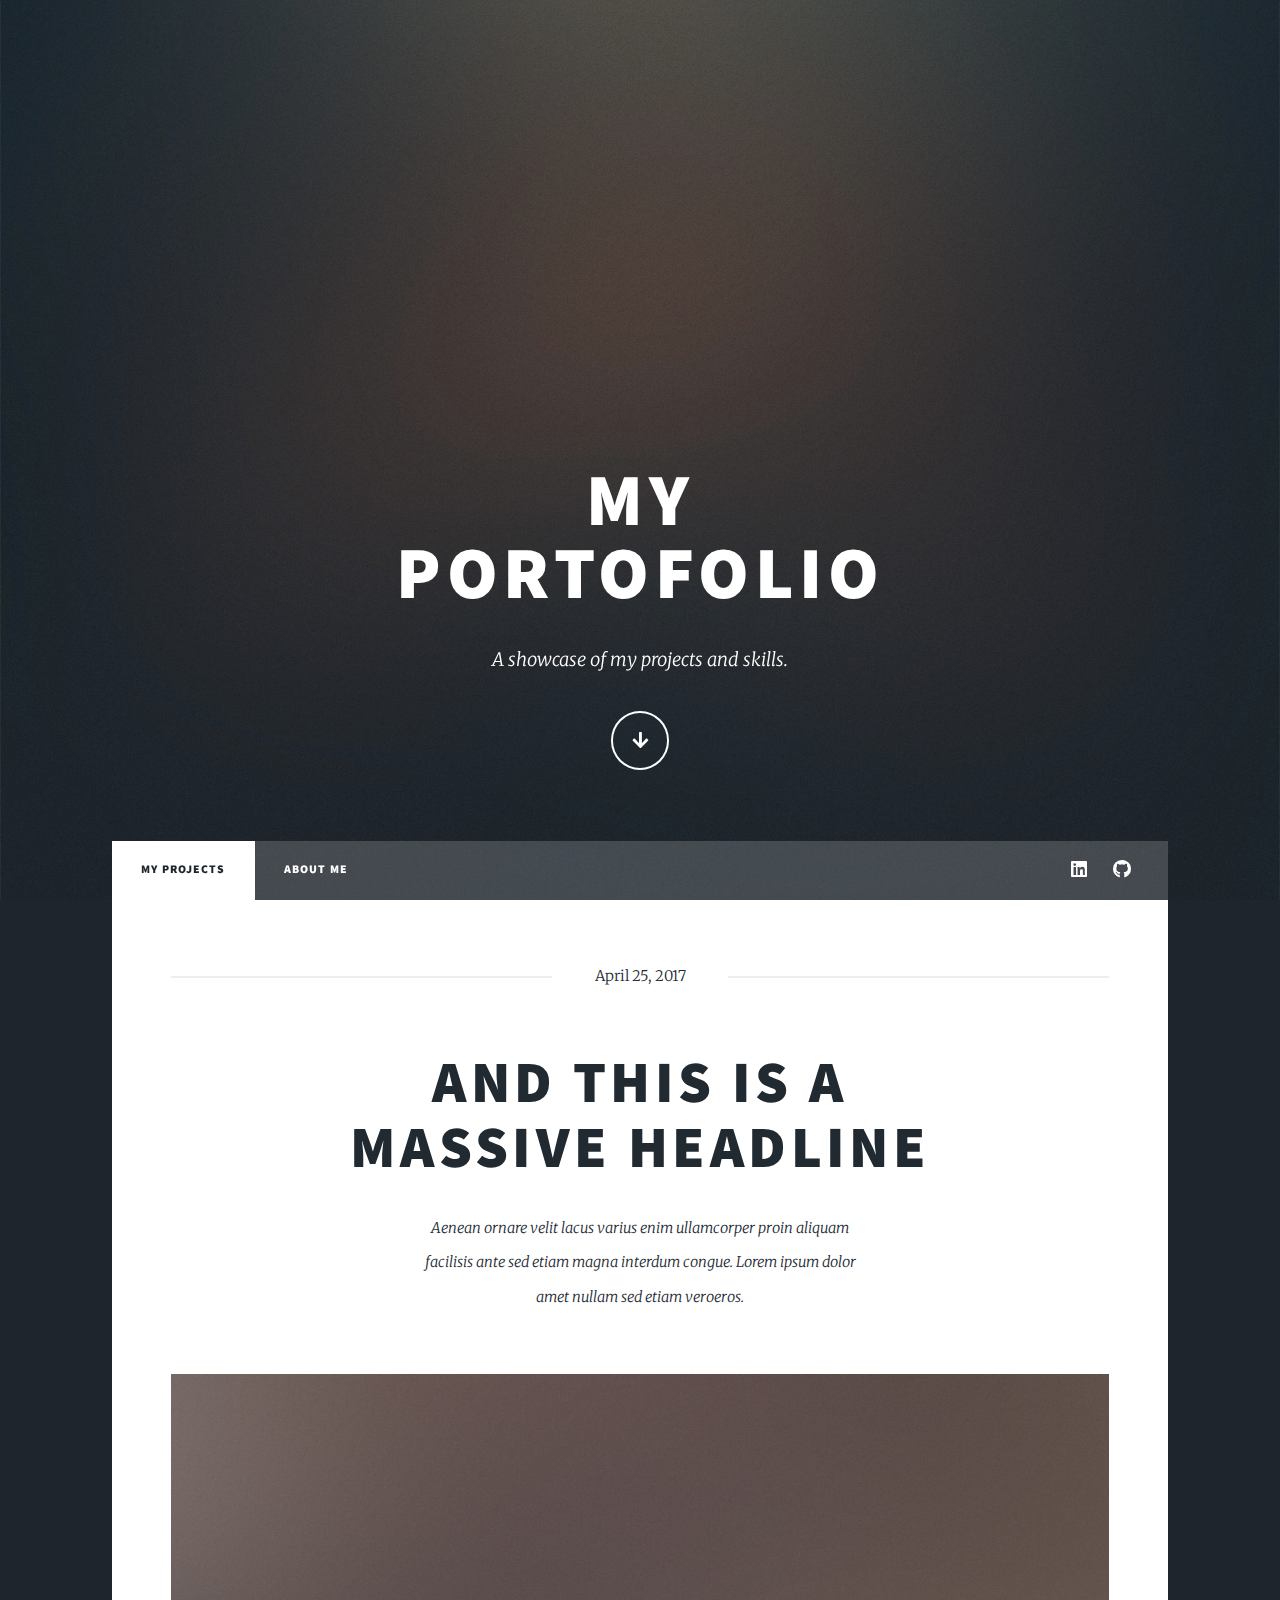
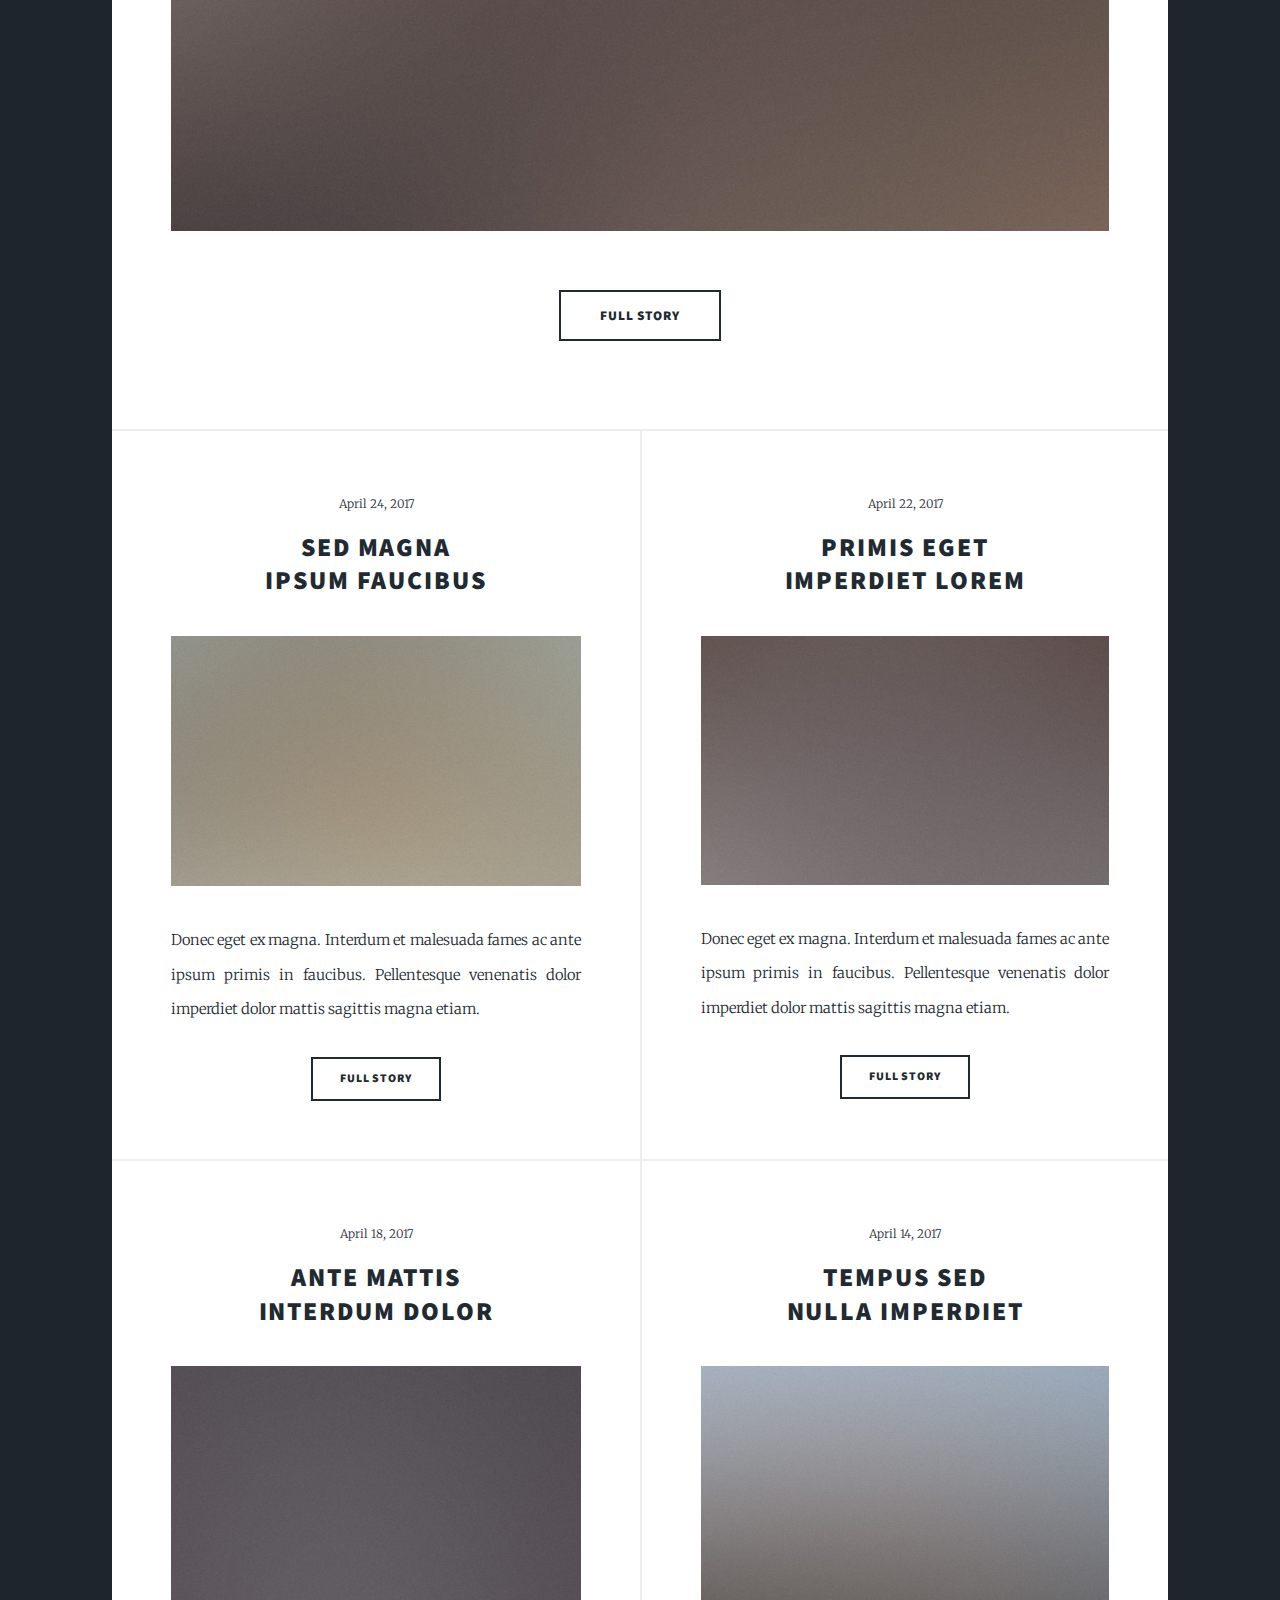
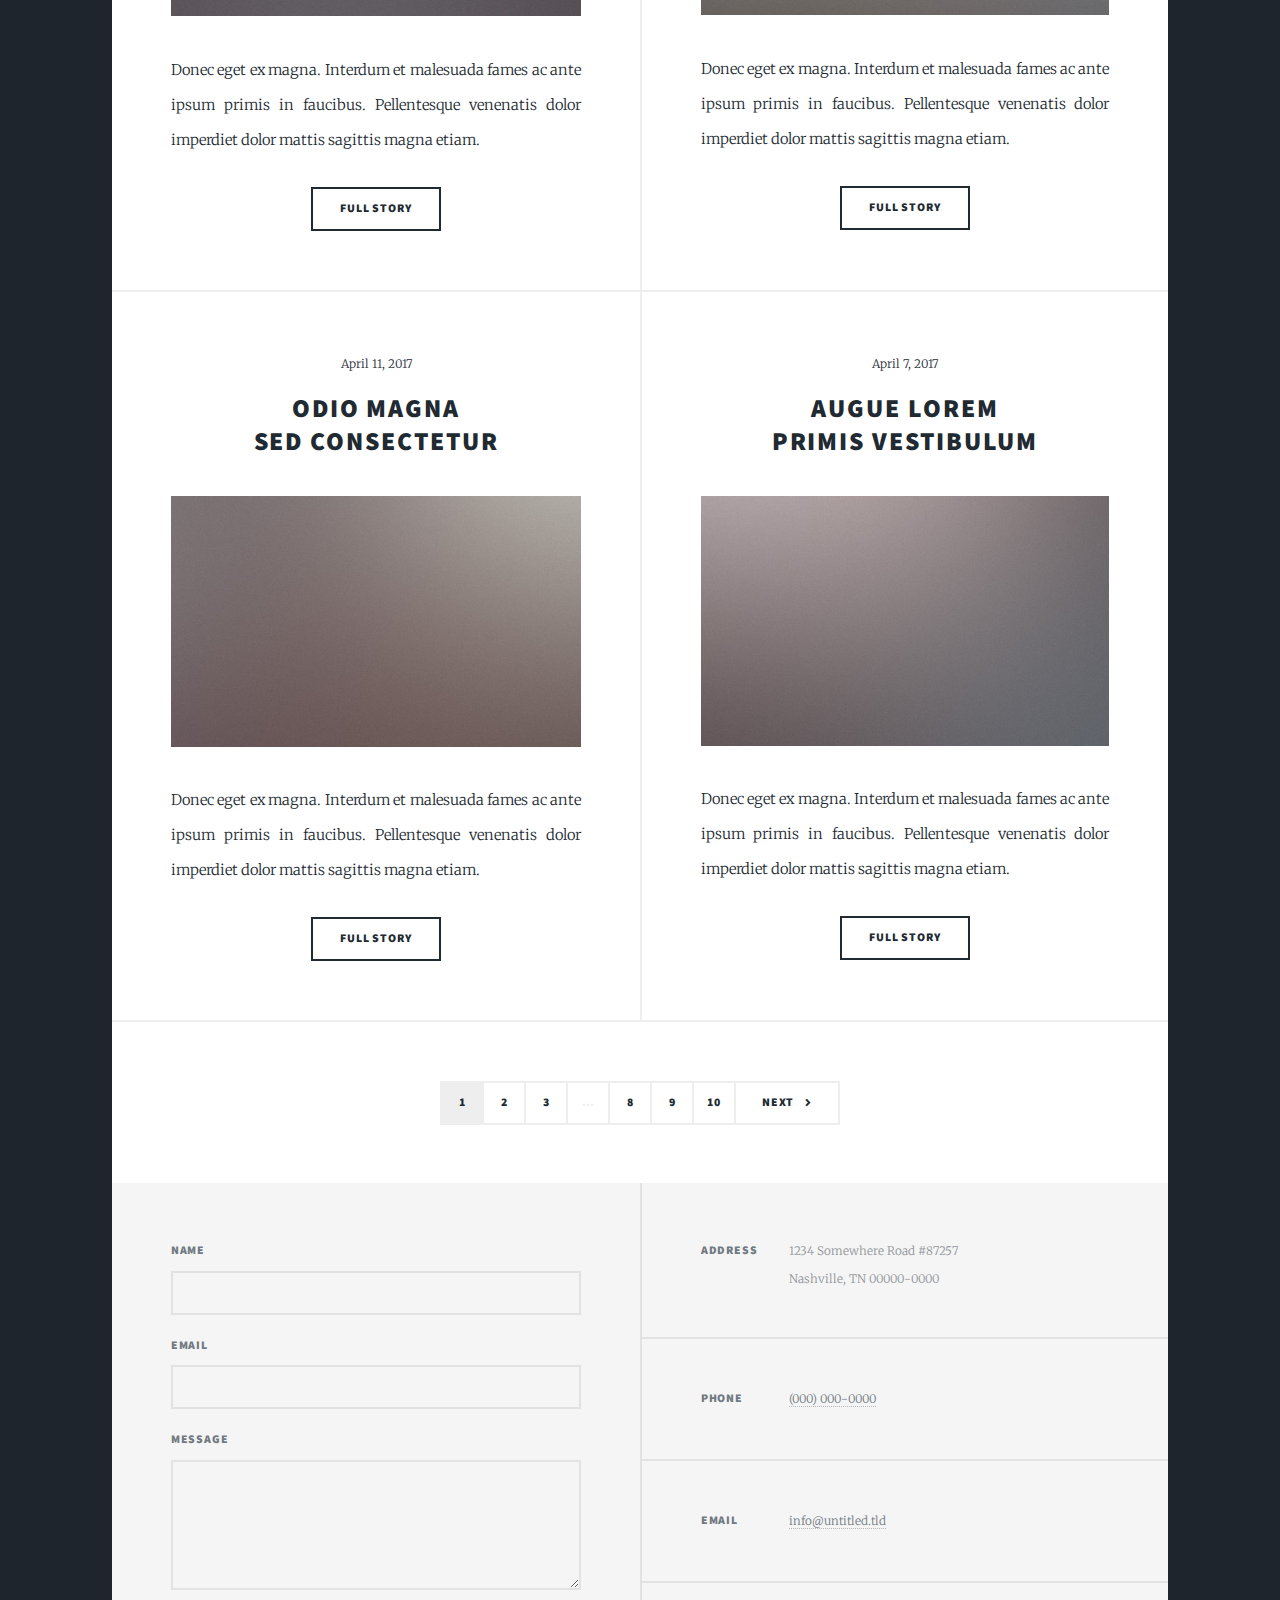
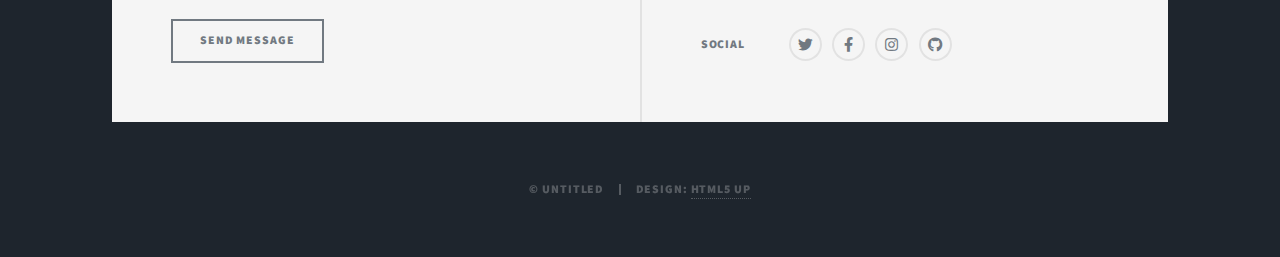
==== index.html @ 31eb9e9a "Add files via upload" ====
<!DOCTYPE HTML>
<!--
	Massively by HTML5 UP
	html5up.net | @ajlkn
	Free for personal and commercial use under the CCA 3.0 license (html5up.net/license)
-->
<html>
	<head>
		<title>My portfolio</title>
		<meta charset="utf-8" />
		<meta name="viewport" content="width=device-width, initial-scale=1, user-scalable=no" />
		<link rel="stylesheet" href="assets/css/main.css" />
		<noscript><link rel="stylesheet" href="assets/css/noscript.css" /></noscript>
	</head>
	<body class="is-preload">

		<!-- Wrapper -->
			<div id="wrapper" class="fade-in">

				<!-- Intro -->
					<div id="intro">
						<h1>My<br />
						Portofolio</h1>
						<p>A showcase of my projects and skills.</p>
						<ul class="actions">
							<li><a href="#header" class="button icon solid solo fa-arrow-down scrolly">Continue</a></li>
						</ul>
					</div>

				<!-- Header -->
					<header id="header">
						<a href="index.html" class="logo">Balthazar Perrin</a>
					</header>

				<!-- Nav -->
					<nav id="nav">
						<ul class="links">
							<li class="active"><a href="index.html">My projects</a></li>
							<li><a href="generic.html">About me</a></li>
						</ul>
						<ul class="icons">
							<li><a href="#" class="icon brands fa-linkedin"><span class="label">Linkedin</span></a></li>
							<li><a href="#" class="icon brands fa-github"><span class="label">GitHub</span></a></li>
						</ul>
					</nav>

				<!-- Main -->
					<div id="main">

						<!-- Featured Post -->
							<article class="post featured">
								<header class="major">
									<span class="date">April 25, 2017</span>
									<h2><a href="#">And this is a<br />
									massive headline</a></h2>
									<p>Aenean ornare velit lacus varius enim ullamcorper proin aliquam<br />
									facilisis ante sed etiam magna interdum congue. Lorem ipsum dolor<br />
									amet nullam sed etiam veroeros.</p>
								</header>
								<a href="#" class="image main"><img src="images/pic01.jpg" alt="" /></a>
								<ul class="actions special">
									<li><a href="#" class="button large">Full Story</a></li>
								</ul>
							</article>

						<!-- Posts -->
							<section class="posts">
								<article>
									<header>
										<span class="date">April 24, 2017</span>
										<h2><a href="#">Sed magna<br />
										ipsum faucibus</a></h2>
									</header>
									<a href="#" class="image fit"><img src="images/pic02.jpg" alt="" /></a>
									<p>Donec eget ex magna. Interdum et malesuada fames ac ante ipsum primis in faucibus. Pellentesque venenatis dolor imperdiet dolor mattis sagittis magna etiam.</p>
									<ul class="actions special">
										<li><a href="#" class="button">Full Story</a></li>
									</ul>
								</article>
								<article>
									<header>
										<span class="date">April 22, 2017</span>
										<h2><a href="#">Primis eget<br />
										imperdiet lorem</a></h2>
									</header>
									<a href="#" class="image fit"><img src="images/pic03.jpg" alt="" /></a>
									<p>Donec eget ex magna. Interdum et malesuada fames ac ante ipsum primis in faucibus. Pellentesque venenatis dolor imperdiet dolor mattis sagittis magna etiam.</p>
									<ul class="actions special">
										<li><a href="#" class="button">Full Story</a></li>
									</ul>
								</article>
								<article>
									<header>
										<span class="date">April 18, 2017</span>
										<h2><a href="#">Ante mattis<br />
										interdum dolor</a></h2>
									</header>
									<a href="#" class="image fit"><img src="images/pic04.jpg" alt="" /></a>
									<p>Donec eget ex magna. Interdum et malesuada fames ac ante ipsum primis in faucibus. Pellentesque venenatis dolor imperdiet dolor mattis sagittis magna etiam.</p>
									<ul class="actions special">
										<li><a href="#" class="button">Full Story</a></li>
									</ul>
								</article>
								<article>
									<header>
										<span class="date">April 14, 2017</span>
										<h2><a href="#">Tempus sed<br />
										nulla imperdiet</a></h2>
									</header>
									<a href="#" class="image fit"><img src="images/pic05.jpg" alt="" /></a>
									<p>Donec eget ex magna. Interdum et malesuada fames ac ante ipsum primis in faucibus. Pellentesque venenatis dolor imperdiet dolor mattis sagittis magna etiam.</p>
									<ul class="actions special">
										<li><a href="#" class="button">Full Story</a></li>
									</ul>
								</article>
								<article>
									<header>
										<span class="date">April 11, 2017</span>
										<h2><a href="#">Odio magna<br />
										sed consectetur</a></h2>
									</header>
									<a href="#" class="image fit"><img src="images/pic06.jpg" alt="" /></a>
									<p>Donec eget ex magna. Interdum et malesuada fames ac ante ipsum primis in faucibus. Pellentesque venenatis dolor imperdiet dolor mattis sagittis magna etiam.</p>
									<ul class="actions special">
										<li><a href="#" class="button">Full Story</a></li>
									</ul>
								</article>
								<article>
									<header>
										<span class="date">April 7, 2017</span>
										<h2><a href="#">Augue lorem<br />
										primis vestibulum</a></h2>
									</header>
									<a href="#" class="image fit"><img src="images/pic07.jpg" alt="" /></a>
									<p>Donec eget ex magna. Interdum et malesuada fames ac ante ipsum primis in faucibus. Pellentesque venenatis dolor imperdiet dolor mattis sagittis magna etiam.</p>
									<ul class="actions special">
										<li><a href="#" class="button">Full Story</a></li>
									</ul>
								</article>
							</section>

						<!-- Footer -->
							<footer>
								<div class="pagination">
									<!--<a href="#" class="previous">Prev</a>-->
									<a href="#" class="page active">1</a>
									<a href="#" class="page">2</a>
									<a href="#" class="page">3</a>
									<span class="extra">&hellip;</span>
									<a href="#" class="page">8</a>
									<a href="#" class="page">9</a>
									<a href="#" class="page">10</a>
									<a href="#" class="next">Next</a>
								</div>
							</footer>

					</div>

				<!-- Footer -->
					<footer id="footer">
						<section>
							<form method="post" action="#">
								<div class="fields">
									<div class="field">
										<label for="name">Name</label>
										<input type="text" name="name" id="name" />
									</div>
									<div class="field">
										<label for="email">Email</label>
										<input type="text" name="email" id="email" />
									</div>
									<div class="field">
										<label for="message">Message</label>
										<textarea name="message" id="message" rows="3"></textarea>
									</div>
								</div>
								<ul class="actions">
									<li><input type="submit" value="Send Message" /></li>
								</ul>
							</form>
						</section>
						<section class="split contact">
							<section class="alt">
								<h3>Address</h3>
								<p>1234 Somewhere Road #87257<br />
								Nashville, TN 00000-0000</p>
							</section>
							<section>
								<h3>Phone</h3>
								<p><a href="#">(000) 000-0000</a></p>
							</section>
							<section>
								<h3>Email</h3>
								<p><a href="#">info@untitled.tld</a></p>
							</section>
							<section>
								<h3>Social</h3>
								<ul class="icons alt">
									<li><a href="#" class="icon brands alt fa-twitter"><span class="label">Twitter</span></a></li>
									<li><a href="#" class="icon brands alt fa-facebook-f"><span class="label">Facebook</span></a></li>
									<li><a href="#" class="icon brands alt fa-instagram"><span class="label">Instagram</span></a></li>
									<li><a href="#" class="icon brands alt fa-github"><span class="label">GitHub</span></a></li>
								</ul>
							</section>
						</section>
					</footer>

				<!-- Copyright -->
					<div id="copyright">
						<ul><li>&copy; Untitled</li><li>Design: <a href="https://html5up.net">HTML5 UP</a></li></ul>
					</div>

			</div>

		<!-- Scripts -->
			<script src="assets/js/jquery.min.js"></script>
			<script src="assets/js/jquery.scrollex.min.js"></script>
			<script src="assets/js/jquery.scrolly.min.js"></script>
			<script src="assets/js/browser.min.js"></script>
			<script src="assets/js/breakpoints.min.js"></script>
			<script src="assets/js/util.js"></script>
			<script src="assets/js/main.js"></script>

	</body>
</html>
---- assets/css/main.css ----
@import url(fontawesome-all.min.css);
@import url("https://fonts.googleapis.com/css?family=Merriweather:300,700,300italic,700italic|Source+Sans+Pro:900");

/*
	Massively by HTML5 UP
	html5up.net | @ajlkn
	Free for personal and commercial use under the CCA 3.0 license (html5up.net/license)
*/

html, body, div, span, applet, object,
iframe, h1, h2, h3, h4, h5, h6, p, blockquote,
pre, a, abbr, acronym, address, big, cite,
code, del, dfn, em, img, ins, kbd, q, s, samp,
small, strike, strong, sub, sup, tt, var, b,
u, i, center, dl, dt, dd, ol, ul, li, fieldset,
form, label, legend, table, caption, tbody,
tfoot, thead, tr, th, td, article, aside,
canvas, details, embed, figure, figcaption,
footer, header, hgroup, menu, nav, output, ruby,
section, summary, time, mark, audio, video {
	margin: 0;
	padding: 0;
	border: 0;
	font-size: 100%;
	font: inherit;
	vertical-align: baseline;}

article, aside, details, figcaption, figure,
footer, header, hgroup, menu, nav, section {
	display: block;}

body {
	line-height: 1;
}

ol, ul {
	list-style: none;
}

blockquote, q {
	quotes: none;
}

	blockquote:before, blockquote:after, q:before, q:after {
		content: '';
		content: none;
	}

table {
	border-collapse: collapse;
	border-spacing: 0;
}

body {
	-webkit-text-size-adjust: none;
}

mark {
	background-color: transparent;
	color: inherit;
}

input::-moz-focus-inner {
	border: 0;
	padding: 0;
}

input, select, textarea {
	-moz-appearance: none;
	-webkit-appearance: none;
	-ms-appearance: none;
	appearance: none;
}

/* Basic */

	@-ms-viewport {
		width: device-width;
	}

	body {
		-ms-overflow-style: scrollbar;
	}

	@media screen and (max-width: 480px) {

		html, body {
			min-width: 320px;
		}

	}

	html {
		box-sizing: border-box;
	}

	*, *:before, *:after {
		box-sizing: inherit;
	}

	body {
		background-color: #1e252d;
	}

		body.is-preload *, body.is-preload *:before, body.is-preload *:after {
			-moz-animation: none !important;
			-webkit-animation: none !important;
			-ms-animation: none !important;
			animation: none !important;
			-moz-transition: none !important;
			-webkit-transition: none !important;
			-ms-transition: none !important;
			transition: none !important;
		}

/* Type */

	html {
		font-size: 16pt;
	}

		@media screen and (max-width: 1680px) {

			html {
				font-size: 12pt;
			}

		}

		@media screen and (max-width: 1280px) {

			html {
				font-size: 11pt;
			}

		}

		@media screen and (max-width: 360px) {

			html {
				font-size: 10pt;
			}

		}

	body {
		color: #212931;
	}

	body, input, select, textarea {
		font-family: "Merriweather", Georgia, serif;
		font-weight: 300;
		font-size: 1rem;
		line-height: 2.375;
	}

	a {
		-moz-transition: color 0.2s ease-in-out, background-color 0.2s ease-in-out, border-color 0.2s ease-in-out, box-shadow 0.2s ease-in-out;
		-webkit-transition: color 0.2s ease-in-out, background-color 0.2s ease-in-out, border-color 0.2s ease-in-out, box-shadow 0.2s ease-in-out;
		-ms-transition: color 0.2s ease-in-out, background-color 0.2s ease-in-out, border-color 0.2s ease-in-out, box-shadow 0.2s ease-in-out;
		transition: color 0.2s ease-in-out, background-color 0.2s ease-in-out, border-color 0.2s ease-in-out, box-shadow 0.2s ease-in-out;
		border-bottom: dotted 1px;
		text-decoration: none;
	}

		a:hover {
			border-bottom-color: transparent;
		}

	strong, b {
		font-weight: 600;
	}

	em, i {
		font-style: italic;
	}

	p {
		text-align: justify;
		margin: 0 0 2rem 0;
	}

	h1, h2, h3, h4, h5, h6 {
		font-family: "Source Sans Pro", Helvetica, sans-serif;
		font-weight: 900;
		line-height: 1.5;
		letter-spacing: 0.075em;
		text-transform: uppercase;
		margin: 0 0 1rem 0;
	}

		h1 a, h2 a, h3 a, h4 a, h5 a, h6 a {
			border-bottom: 0;
			color: inherit;
			text-decoration: none;
		}

	h1 {
		font-size: 4rem;
		line-height: 1.1;
		margin: 0 0 2rem 0;
	}

	h2 {
		font-size: 1.75rem;
		line-height: 1.3;
		margin: 0 0 1.5rem 0;
	}

	h3 {
		font-size: 1.25rem;
		margin: 0 0 1.5rem 0;
	}

	h4 {
		font-size: 1rem;
	}

	h5 {
		font-size: 0.9rem;
	}

	h6 {
		font-size: 0.8rem;
	}

	sub {
		font-size: 0.8rem;
		position: relative;
		top: 0.5rem;
	}

	sup {
		font-size: 0.8rem;
		position: relative;
		top: -0.5rem;
	}

	blockquote {
		border-left: solid 4px;
		font-style: italic;
		margin: 0 0 2rem 0;
		padding: 0.5rem 0 0.5rem 2rem;
	}

	code {
		border: solid 2px;
		font-family: "Courier New", monospace;
		font-size: 0.9rem;
		margin: 0 0.25rem;
		padding: 0.25rem 0.65rem;
	}

	pre {
		-webkit-overflow-scrolling: touch;
		font-family: "Courier New", monospace;
		font-size: 0.9rem;
		margin: 0 0 2rem 0;
	}

		pre code {
			display: block;
			line-height: 1.75;
			padding: 1rem 1.5rem;
			overflow-x: auto;
		}

	hr {
		border: 0;
		border-bottom: solid 2px;
		margin: 3rem 0;
	}

		hr.major {
			margin: 5rem 0;
		}

	.align-left {
		text-align: left;
	}

	.align-center {
		text-align: center;
	}

	.align-right {
		text-align: right;
	}

	input, select, textarea {
		color: #212931;
	}

	a {
		color: #212931;
		border-bottom-color: rgba(33, 41, 49, 0.5);
	}

		a:hover {
			border-bottom-color: transparent;
			color: #18bfef !important;
		}

	strong, b {
		color: #212931;
	}

	h1, h2, h3, h4, h5, h6 {
		color: #212931;
	}

	blockquote {
		border-left-color: #eeeeee;
	}

	code {
		background: rgba(220, 220, 220, 0.25);
		border-color: #eeeeee;
	}

	hr {
		border-bottom-color: #eeeeee;
	}

/* Row */

	.row {
		display: flex;
		flex-wrap: wrap;
		box-sizing: border-box;
		align-items: stretch;
	}

		.row > * {
			box-sizing: border-box;
		}

		.row.gtr-uniform > * > :last-child {
			margin-bottom: 0;
		}

		.row.aln-left {
			justify-content: flex-start;
		}

		.row.aln-center {
			justify-content: center;
		}

		.row.aln-right {
			justify-content: flex-end;
		}

		.row.aln-top {
			align-items: flex-start;
		}

		.row.aln-middle {
			align-items: center;
		}

		.row.aln-bottom {
			align-items: flex-end;
		}

		.row > .imp {
			order: -1;
		}

		.row > .col-1 {
			width: 8.33333%;
		}

		.row > .off-1 {
			margin-left: 8.33333%;
		}

		.row > .col-2 {
			width: 16.66667%;
		}

		.row > .off-2 {
			margin-left: 16.66667%;
		}

		.row > .col-3 {
			width: 25%;
		}

		.row > .off-3 {
			margin-left: 25%;
		}

		.row > .col-4 {
			width: 33.33333%;
		}

		.row > .off-4 {
			margin-left: 33.33333%;
		}

		.row > .col-5 {
			width: 41.66667%;
		}

		.row > .off-5 {
			margin-left: 41.66667%;
		}

		.row > .col-6 {
			width: 50%;
		}

		.row > .off-6 {
			margin-left: 50%;
		}

		.row > .col-7 {
			width: 58.33333%;
		}

		.row > .off-7 {
			margin-left: 58.33333%;
		}

		.row > .col-8 {
			width: 66.66667%;
		}

		.row > .off-8 {
			margin-left: 66.66667%;
		}

		.row > .col-9 {
			width: 75%;
		}

		.row > .off-9 {
			margin-left: 75%;
		}

		.row > .col-10 {
			width: 83.33333%;
		}

		.row > .off-10 {
			margin-left: 83.33333%;
		}

		.row > .col-11 {
			width: 91.66667%;
		}

		.row > .off-11 {
			margin-left: 91.66667%;
		}

		.row > .col-12 {
			width: 100%;
		}

		.row > .off-12 {
			margin-left: 100%;
		}

		.row.gtr-0 {
			margin-top: 0;
			margin-left: 0rem;
		}

			.row.gtr-0 > * {
				padding: 0 0 0 0rem;
			}

			.row.gtr-0.gtr-uniform {
				margin-top: 0rem;
			}

				.row.gtr-0.gtr-uniform > * {
					padding-top: 0rem;
				}

		.row.gtr-25 {
			margin-top: 0;
			margin-left: -0.375rem;
		}

			.row.gtr-25 > * {
				padding: 0 0 0 0.375rem;
			}

			.row.gtr-25.gtr-uniform {
				margin-top: -0.375rem;
			}

				.row.gtr-25.gtr-uniform > * {
					padding-top: 0.375rem;
				}

		.row.gtr-50 {
			margin-top: 0;
			margin-left: -0.75rem;
		}

			.row.gtr-50 > * {
				padding: 0 0 0 0.75rem;
			}

			.row.gtr-50.gtr-uniform {
				margin-top: -0.75rem;
			}

				.row.gtr-50.gtr-uniform > * {
					padding-top: 0.75rem;
				}

		.row {
			margin-top: 0;
			margin-left: -1.5rem;
		}

			.row > * {
				padding: 0 0 0 1.5rem;
			}

			.row.gtr-uniform {
				margin-top: -1.5rem;
			}

				.row.gtr-uniform > * {
					padding-top: 1.5rem;
				}

		.row.gtr-150 {
			margin-top: 0;
			margin-left: -2.25rem;
		}

			.row.gtr-150 > * {
				padding: 0 0 0 2.25rem;
			}

			.row.gtr-150.gtr-uniform {
				margin-top: -2.25rem;
			}

				.row.gtr-150.gtr-uniform > * {
					padding-top: 2.25rem;
				}

		.row.gtr-200 {
			margin-top: 0;
			margin-left: -3rem;
		}

			.row.gtr-200 > * {
				padding: 0 0 0 3rem;
			}

			.row.gtr-200.gtr-uniform {
				margin-top: -3rem;
			}

				.row.gtr-200.gtr-uniform > * {
					padding-top: 3rem;
				}

		@media screen and (max-width: 1680px) {

			.row {
				display: flex;
				flex-wrap: wrap;
				box-sizing: border-box;
				align-items: stretch;
			}

				.row > * {
					box-sizing: border-box;
				}

				.row.gtr-uniform > * > :last-child {
					margin-bottom: 0;
				}

				.row.aln-left {
					justify-content: flex-start;
				}

				.row.aln-center {
					justify-content: center;
				}

				.row.aln-right {
					justify-content: flex-end;
				}

				.row.aln-top {
					align-items: flex-start;
				}

				.row.aln-middle {
					align-items: center;
				}

				.row.aln-bottom {
					align-items: flex-end;
				}

				.row > .imp-xlarge {
					order: -1;
				}

				.row > .col-1-xlarge {
					width: 8.33333%;
				}

				.row > .off-1-xlarge {
					margin-left: 8.33333%;
				}

				.row > .col-2-xlarge {
					width: 16.66667%;
				}

				.row > .off-2-xlarge {
					margin-left: 16.66667%;
				}

				.row > .col-3-xlarge {
					width: 25%;
				}

				.row > .off-3-xlarge {
					margin-left: 25%;
				}

				.row > .col-4-xlarge {
					width: 33.33333%;
				}

				.row > .off-4-xlarge {
					margin-left: 33.33333%;
				}

				.row > .col-5-xlarge {
					width: 41.66667%;
				}

				.row > .off-5-xlarge {
					margin-left: 41.66667%;
				}

				.row > .col-6-xlarge {
					width: 50%;
				}

				.row > .off-6-xlarge {
					margin-left: 50%;
				}

				.row > .col-7-xlarge {
					width: 58.33333%;
				}

				.row > .off-7-xlarge {
					margin-left: 58.33333%;
				}

				.row > .col-8-xlarge {
					width: 66.66667%;
				}

				.row > .off-8-xlarge {
					margin-left: 66.66667%;
				}

				.row > .col-9-xlarge {
					width: 75%;
				}

				.row > .off-9-xlarge {
					margin-left: 75%;
				}

				.row > .col-10-xlarge {
					width: 83.33333%;
				}

				.row > .off-10-xlarge {
					margin-left: 83.33333%;
				}

				.row > .col-11-xlarge {
					width: 91.66667%;
				}

				.row > .off-11-xlarge {
					margin-left: 91.66667%;
				}

				.row > .col-12-xlarge {
					width: 100%;
				}

				.row > .off-12-xlarge {
					margin-left: 100%;
				}

				.row.gtr-0 {
					margin-top: 0;
					margin-left: 0rem;
				}

					.row.gtr-0 > * {
						padding: 0 0 0 0rem;
					}

					.row.gtr-0.gtr-uniform {
						margin-top: 0rem;
					}

						.row.gtr-0.gtr-uniform > * {
							padding-top: 0rem;
						}

				.row.gtr-25 {
					margin-top: 0;
					margin-left: -0.375rem;
				}

					.row.gtr-25 > * {
						padding: 0 0 0 0.375rem;
					}

					.row.gtr-25.gtr-uniform {
						margin-top: -0.375rem;
					}

						.row.gtr-25.gtr-uniform > * {
							padding-top: 0.375rem;
						}

				.row.gtr-50 {
					margin-top: 0;
					margin-left: -0.75rem;
				}

					.row.gtr-50 > * {
						padding: 0 0 0 0.75rem;
					}

					.row.gtr-50.gtr-uniform {
						margin-top: -0.75rem;
					}

						.row.gtr-50.gtr-uniform > * {
							padding-top: 0.75rem;
						}

				.row {
					margin-top: 0;
					margin-left: -1.5rem;
				}

					.row > * {
						padding: 0 0 0 1.5rem;
					}

					.row.gtr-uniform {
						margin-top: -1.5rem;
					}

						.row.gtr-uniform > * {
							padding-top: 1.5rem;
						}

				.row.gtr-150 {
					margin-top: 0;
					margin-left: -2.25rem;
				}

					.row.gtr-150 > * {
						padding: 0 0 0 2.25rem;
					}

					.row.gtr-150.gtr-uniform {
						margin-top: -2.25rem;
					}

						.row.gtr-150.gtr-uniform > * {
							padding-top: 2.25rem;
						}

				.row.gtr-200 {
					margin-top: 0;
					margin-left: -3rem;
				}

					.row.gtr-200 > * {
						padding: 0 0 0 3rem;
					}

					.row.gtr-200.gtr-uniform {
						margin-top: -3rem;
					}

						.row.gtr-200.gtr-uniform > * {
							padding-top: 3rem;
						}

		}

		@media screen and (max-width: 1280px) {

			.row {
				display: flex;
				flex-wrap: wrap;
				box-sizing: border-box;
				align-items: stretch;
			}

				.row > * {
					box-sizing: border-box;
				}

				.row.gtr-uniform > * > :last-child {
					margin-bottom: 0;
				}

				.row.aln-left {
					justify-content: flex-start;
				}

				.row.aln-center {
					justify-content: center;
				}

				.row.aln-right {
					justify-content: flex-end;
				}

				.row.aln-top {
					align-items: flex-start;
				}

				.row.aln-middle {
					align-items: center;
				}

				.row.aln-bottom {
					align-items: flex-end;
				}

				.row > .imp-large {
					order: -1;
				}

				.row > .col-1-large {
					width: 8.33333%;
				}

				.row > .off-1-large {
					margin-left: 8.33333%;
				}

				.row > .col-2-large {
					width: 16.66667%;
				}

				.row > .off-2-large {
					margin-left: 16.66667%;
				}

				.row > .col-3-large {
					width: 25%;
				}

				.row > .off-3-large {
					margin-left: 25%;
				}

				.row > .col-4-large {
					width: 33.33333%;
				}

				.row > .off-4-large {
					margin-left: 33.33333%;
				}

				.row > .col-5-large {
					width: 41.66667%;
				}

				.row > .off-5-large {
					margin-left: 41.66667%;
				}

				.row > .col-6-large {
					width: 50%;
				}

				.row > .off-6-large {
					margin-left: 50%;
				}

				.row > .col-7-large {
					width: 58.33333%;
				}

				.row > .off-7-large {
					margin-left: 58.33333%;
				}

				.row > .col-8-large {
					width: 66.66667%;
				}

				.row > .off-8-large {
					margin-left: 66.66667%;
				}

				.row > .col-9-large {
					width: 75%;
				}

				.row > .off-9-large {
					margin-left: 75%;
				}

				.row > .col-10-large {
					width: 83.33333%;
				}

				.row > .off-10-large {
					margin-left: 83.33333%;
				}

				.row > .col-11-large {
					width: 91.66667%;
				}

				.row > .off-11-large {
					margin-left: 91.66667%;
				}

				.row > .col-12-large {
					width: 100%;
				}

				.row > .off-12-large {
					margin-left: 100%;
				}

				.row.gtr-0 {
					margin-top: 0;
					margin-left: 0rem;
				}

					.row.gtr-0 > * {
						padding: 0 0 0 0rem;
					}

					.row.gtr-0.gtr-uniform {
						margin-top: 0rem;
					}

						.row.gtr-0.gtr-uniform > * {
							padding-top: 0rem;
						}

				.row.gtr-25 {
					margin-top: 0;
					margin-left: -0.375rem;
				}

					.row.gtr-25 > * {
						padding: 0 0 0 0.375rem;
					}

					.row.gtr-25.gtr-uniform {
						margin-top: -0.375rem;
					}

						.row.gtr-25.gtr-uniform > * {
							padding-top: 0.375rem;
						}

				.row.gtr-50 {
					margin-top: 0;
					margin-left: -0.75rem;
				}

					.row.gtr-50 > * {
						padding: 0 0 0 0.75rem;
					}

					.row.gtr-50.gtr-uniform {
						margin-top: -0.75rem;
					}

						.row.gtr-50.gtr-uniform > * {
							padding-top: 0.75rem;
						}

				.row {
					margin-top: 0;
					margin-left: -1.5rem;
				}

					.row > * {
						padding: 0 0 0 1.5rem;
					}

					.row.gtr-uniform {
						margin-top: -1.5rem;
					}

						.row.gtr-uniform > * {
							padding-top: 1.5rem;
						}

				.row.gtr-150 {
					margin-top: 0;
					margin-left: -2.25rem;
				}

					.row.gtr-150 > * {
						padding: 0 0 0 2.25rem;
					}

					.row.gtr-150.gtr-uniform {
						margin-top: -2.25rem;
					}

						.row.gtr-150.gtr-uniform > * {
							padding-top: 2.25rem;
						}

				.row.gtr-200 {
					margin-top: 0;
					margin-left: -3rem;
				}

					.row.gtr-200 > * {
						padding: 0 0 0 3rem;
					}

					.row.gtr-200.gtr-uniform {
						margin-top: -3rem;
					}

						.row.gtr-200.gtr-uniform > * {
							padding-top: 3rem;
						}

		}

		@media screen and (max-width: 980px) {

			.row {
				display: flex;
				flex-wrap: wrap;
				box-sizing: border-box;
				align-items: stretch;
			}

				.row > * {
					box-sizing: border-box;
				}

				.row.gtr-uniform > * > :last-child {
					margin-bottom: 0;
				}

				.row.aln-left {
					justify-content: flex-start;
				}

				.row.aln-center {
					justify-content: center;
				}

				.row.aln-right {
					justify-content: flex-end;
				}

				.row.aln-top {
					align-items: flex-start;
				}

				.row.aln-middle {
					align-items: center;
				}

				.row.aln-bottom {
					align-items: flex-end;
				}

				.row > .imp-medium {
					order: -1;
				}

				.row > .col-1-medium {
					width: 8.33333%;
				}

				.row > .off-1-medium {
					margin-left: 8.33333%;
				}

				.row > .col-2-medium {
					width: 16.66667%;
				}

				.row > .off-2-medium {
					margin-left: 16.66667%;
				}

				.row > .col-3-medium {
					width: 25%;
				}

				.row > .off-3-medium {
					margin-left: 25%;
				}

				.row > .col-4-medium {
					width: 33.33333%;
				}

				.row > .off-4-medium {
					margin-left: 33.33333%;
				}

				.row > .col-5-medium {
					width: 41.66667%;
				}

				.row > .off-5-medium {
					margin-left: 41.66667%;
				}

				.row > .col-6-medium {
					width: 50%;
				}

				.row > .off-6-medium {
					margin-left: 50%;
				}

				.row > .col-7-medium {
					width: 58.33333%;
				}

				.row > .off-7-medium {
					margin-left: 58.33333%;
				}

				.row > .col-8-medium {
					width: 66.66667%;
				}

				.row > .off-8-medium {
					margin-left: 66.66667%;
				}

				.row > .col-9-medium {
					width: 75%;
				}

				.row > .off-9-medium {
					margin-left: 75%;
				}

				.row > .col-10-medium {
					width: 83.33333%;
				}

				.row > .off-10-medium {
					margin-left: 83.33333%;
				}

				.row > .col-11-medium {
					width: 91.66667%;
				}

				.row > .off-11-medium {
					margin-left: 91.66667%;
				}

				.row > .col-12-medium {
					width: 100%;
				}

				.row > .off-12-medium {
					margin-left: 100%;
				}

				.row.gtr-0 {
					margin-top: 0;
					margin-left: 0rem;
				}

					.row.gtr-0 > * {
						padding: 0 0 0 0rem;
					}

					.row.gtr-0.gtr-uniform {
						margin-top: 0rem;
					}

						.row.gtr-0.gtr-uniform > * {
							padding-top: 0rem;
						}

				.row.gtr-25 {
					margin-top: 0;
					margin-left: -0.375rem;
				}

					.row.gtr-25 > * {
						padding: 0 0 0 0.375rem;
					}

					.row.gtr-25.gtr-uniform {
						margin-top: -0.375rem;
					}

						.row.gtr-25.gtr-uniform > * {
							padding-top: 0.375rem;
						}

				.row.gtr-50 {
					margin-top: 0;
					margin-left: -0.75rem;
				}

					.row.gtr-50 > * {
						padding: 0 0 0 0.75rem;
					}

					.row.gtr-50.gtr-uniform {
						margin-top: -0.75rem;
					}

						.row.gtr-50.gtr-uniform > * {
							padding-top: 0.75rem;
						}

				.row {
					margin-top: 0;
					margin-left: -1.5rem;
				}

					.row > * {
						padding: 0 0 0 1.5rem;
					}

					.row.gtr-uniform {
						margin-top: -1.5rem;
					}

						.row.gtr-uniform > * {
							padding-top: 1.5rem;
						}

				.row.gtr-150 {
					margin-top: 0;
					margin-left: -2.25rem;
				}

					.row.gtr-150 > * {
						padding: 0 0 0 2.25rem;
					}

					.row.gtr-150.gtr-uniform {
						margin-top: -2.25rem;
					}

						.row.gtr-150.gtr-uniform > * {
							padding-top: 2.25rem;
						}

				.row.gtr-200 {
					margin-top: 0;
					margin-left: -3rem;
				}

					.row.gtr-200 > * {
						padding: 0 0 0 3rem;
					}

					.row.gtr-200.gtr-uniform {
						margin-top: -3rem;
					}

						.row.gtr-200.gtr-uniform > * {
							padding-top: 3rem;
						}

		}

		@media screen and (max-width: 736px) {

			.row {
				display: flex;
				flex-wrap: wrap;
				box-sizing: border-box;
				align-items: stretch;
			}

				.row > * {
					box-sizing: border-box;
				}

				.row.gtr-uniform > * > :last-child {
					margin-bottom: 0;
				}

				.row.aln-left {
					justify-content: flex-start;
				}

				.row.aln-center {
					justify-content: center;
				}

				.row.aln-right {
					justify-content: flex-end;
				}

				.row.aln-top {
					align-items: flex-start;
				}

				.row.aln-middle {
					align-items: center;
				}

				.row.aln-bottom {
					align-items: flex-end;
				}

				.row > .imp-small {
					order: -1;
				}

				.row > .col-1-small {
					width: 8.33333%;
				}

				.row > .off-1-small {
					margin-left: 8.33333%;
				}

				.row > .col-2-small {
					width: 16.66667%;
				}

				.row > .off-2-small {
					margin-left: 16.66667%;
				}

				.row > .col-3-small {
					width: 25%;
				}

				.row > .off-3-small {
					margin-left: 25%;
				}

				.row > .col-4-small {
					width: 33.33333%;
				}

				.row > .off-4-small {
					margin-left: 33.33333%;
				}

				.row > .col-5-small {
					width: 41.66667%;
				}

				.row > .off-5-small {
					margin-left: 41.66667%;
				}

				.row > .col-6-small {
					width: 50%;
				}

				.row > .off-6-small {
					margin-left: 50%;
				}

				.row > .col-7-small {
					width: 58.33333%;
				}

				.row > .off-7-small {
					margin-left: 58.33333%;
				}

				.row > .col-8-small {
					width: 66.66667%;
				}

				.row > .off-8-small {
					margin-left: 66.66667%;
				}

				.row > .col-9-small {
					width: 75%;
				}

				.row > .off-9-small {
					margin-left: 75%;
				}

				.row > .col-10-small {
					width: 83.33333%;
				}

				.row > .off-10-small {
					margin-left: 83.33333%;
				}

				.row > .col-11-small {
					width: 91.66667%;
				}

				.row > .off-11-small {
					margin-left: 91.66667%;
				}

				.row > .col-12-small {
					width: 100%;
				}

				.row > .off-12-small {
					margin-left: 100%;
				}

				.row.gtr-0 {
					margin-top: 0;
					margin-left: 0rem;
				}

					.row.gtr-0 > * {
						padding: 0 0 0 0rem;
					}

					.row.gtr-0.gtr-uniform {
						margin-top: 0rem;
					}

						.row.gtr-0.gtr-uniform > * {
							padding-top: 0rem;
						}

				.row.gtr-25 {
					margin-top: 0;
					margin-left: -0.375rem;
				}

					.row.gtr-25 > * {
						padding: 0 0 0 0.375rem;
					}

					.row.gtr-25.gtr-uniform {
						margin-top: -0.375rem;
					}

						.row.gtr-25.gtr-uniform > * {
							padding-top: 0.375rem;
						}

				.row.gtr-50 {
					margin-top: 0;
					margin-left: -0.75rem;
				}

					.row.gtr-50 > * {
						padding: 0 0 0 0.75rem;
					}

					.row.gtr-50.gtr-uniform {
						margin-top: -0.75rem;
					}

						.row.gtr-50.gtr-uniform > * {
							padding-top: 0.75rem;
						}

				.row {
					margin-top: 0;
					margin-left: -1.5rem;
				}

					.row > * {
						padding: 0 0 0 1.5rem;
					}

					.row.gtr-uniform {
						margin-top: -1.5rem;
					}

						.row.gtr-uniform > * {
							padding-top: 1.5rem;
						}

				.row.gtr-150 {
					margin-top: 0;
					margin-left: -2.25rem;
				}

					.row.gtr-150 > * {
						padding: 0 0 0 2.25rem;
					}

					.row.gtr-150.gtr-uniform {
						margin-top: -2.25rem;
					}

						.row.gtr-150.gtr-uniform > * {
							padding-top: 2.25rem;
						}

				.row.gtr-200 {
					margin-top: 0;
					margin-left: -3rem;
				}

					.row.gtr-200 > * {
						padding: 0 0 0 3rem;
					}

					.row.gtr-200.gtr-uniform {
						margin-top: -3rem;
					}

						.row.gtr-200.gtr-uniform > * {
							padding-top: 3rem;
						}

		}

		@media screen and (max-width: 480px) {

			.row {
				display: flex;
				flex-wrap: wrap;
				box-sizing: border-box;
				align-items: stretch;
			}

				.row > * {
					box-sizing: border-box;
				}

				.row.gtr-uniform > * > :last-child {
					margin-bottom: 0;
				}

				.row.aln-left {
					justify-content: flex-start;
				}

				.row.aln-center {
					justify-content: center;
				}

				.row.aln-right {
					justify-content: flex-end;
				}

				.row.aln-top {
					align-items: flex-start;
				}

				.row.aln-middle {
					align-items: center;
				}

				.row.aln-bottom {
					align-items: flex-end;
				}

				.row > .imp-xsmall {
					order: -1;
				}

				.row > .col-1-xsmall {
					width: 8.33333%;
				}

				.row > .off-1-xsmall {
					margin-left: 8.33333%;
				}

				.row > .col-2-xsmall {
					width: 16.66667%;
				}

				.row > .off-2-xsmall {
					margin-left: 16.66667%;
				}

				.row > .col-3-xsmall {
					width: 25%;
				}

				.row > .off-3-xsmall {
					margin-left: 25%;
				}

				.row > .col-4-xsmall {
					width: 33.33333%;
				}

				.row > .off-4-xsmall {
					margin-left: 33.33333%;
				}

				.row > .col-5-xsmall {
					width: 41.66667%;
				}

				.row > .off-5-xsmall {
					margin-left: 41.66667%;
				}

				.row > .col-6-xsmall {
					width: 50%;
				}

				.row > .off-6-xsmall {
					margin-left: 50%;
				}

				.row > .col-7-xsmall {
					width: 58.33333%;
				}

				.row > .off-7-xsmall {
					margin-left: 58.33333%;
				}

				.row > .col-8-xsmall {
					width: 66.66667%;
				}

				.row > .off-8-xsmall {
					margin-left: 66.66667%;
				}

				.row > .col-9-xsmall {
					width: 75%;
				}

				.row > .off-9-xsmall {
					margin-left: 75%;
				}

				.row > .col-10-xsmall {
					width: 83.33333%;
				}

				.row > .off-10-xsmall {
					margin-left: 83.33333%;
				}

				.row > .col-11-xsmall {
					width: 91.66667%;
				}

				.row > .off-11-xsmall {
					margin-left: 91.66667%;
				}

				.row > .col-12-xsmall {
					width: 100%;
				}

				.row > .off-12-xsmall {
					margin-left: 100%;
				}

				.row.gtr-0 {
					margin-top: 0;
					margin-left: 0rem;
				}

					.row.gtr-0 > * {
						padding: 0 0 0 0rem;
					}

					.row.gtr-0.gtr-uniform {
						margin-top: 0rem;
					}

						.row.gtr-0.gtr-uniform > * {
							padding-top: 0rem;
						}

				.row.gtr-25 {
					margin-top: 0;
					margin-left: -0.375rem;
				}

					.row.gtr-25 > * {
						padding: 0 0 0 0.375rem;
					}

					.row.gtr-25.gtr-uniform {
						margin-top: -0.375rem;
					}

						.row.gtr-25.gtr-uniform > * {
							padding-top: 0.375rem;
						}

				.row.gtr-50 {
					margin-top: 0;
					margin-left: -0.75rem;
				}

					.row.gtr-50 > * {
						padding: 0 0 0 0.75rem;
					}

					.row.gtr-50.gtr-uniform {
						margin-top: -0.75rem;
					}

						.row.gtr-50.gtr-uniform > * {
							padding-top: 0.75rem;
						}

				.row {
					margin-top: 0;
					margin-left: -1.5rem;
				}

					.row > * {
						padding: 0 0 0 1.5rem;
					}

					.row.gtr-uniform {
						margin-top: -1.5rem;
					}

						.row.gtr-uniform > * {
							padding-top: 1.5rem;
						}

				.row.gtr-150 {
					margin-top: 0;
					margin-left: -2.25rem;
				}

					.row.gtr-150 > * {
						padding: 0 0 0 2.25rem;
					}

					.row.gtr-150.gtr-uniform {
						margin-top: -2.25rem;
					}

						.row.gtr-150.gtr-uniform > * {
							padding-top: 2.25rem;
						}

				.row.gtr-200 {
					margin-top: 0;
					margin-left: -3rem;
				}

					.row.gtr-200 > * {
						padding: 0 0 0 3rem;
					}

					.row.gtr-200.gtr-uniform {
						margin-top: -3rem;
					}

						.row.gtr-200.gtr-uniform > * {
							padding-top: 3rem;
						}

		}

		@media screen and (max-width: 360px) {

			.row {
				display: flex;
				flex-wrap: wrap;
				box-sizing: border-box;
				align-items: stretch;
			}

				.row > * {
					box-sizing: border-box;
				}

				.row.gtr-uniform > * > :last-child {
					margin-bottom: 0;
				}

				.row.aln-left {
					justify-content: flex-start;
				}

				.row.aln-center {
					justify-content: center;
				}

				.row.aln-right {
					justify-content: flex-end;
				}

				.row.aln-top {
					align-items: flex-start;
				}

				.row.aln-middle {
					align-items: center;
				}

				.row.aln-bottom {
					align-items: flex-end;
				}

				.row > .imp-xxsmall {
					order: -1;
				}

				.row > .col-1-xxsmall {
					width: 8.33333%;
				}

				.row > .off-1-xxsmall {
					margin-left: 8.33333%;
				}

				.row > .col-2-xxsmall {
					width: 16.66667%;
				}

				.row > .off-2-xxsmall {
					margin-left: 16.66667%;
				}

				.row > .col-3-xxsmall {
					width: 25%;
				}

				.row > .off-3-xxsmall {
					margin-left: 25%;
				}

				.row > .col-4-xxsmall {
					width: 33.33333%;
				}

				.row > .off-4-xxsmall {
					margin-left: 33.33333%;
				}

				.row > .col-5-xxsmall {
					width: 41.66667%;
				}

				.row > .off-5-xxsmall {
					margin-left: 41.66667%;
				}

				.row > .col-6-xxsmall {
					width: 50%;
				}

				.row > .off-6-xxsmall {
					margin-left: 50%;
				}

				.row > .col-7-xxsmall {
					width: 58.33333%;
				}

				.row > .off-7-xxsmall {
					margin-left: 58.33333%;
				}

				.row > .col-8-xxsmall {
					width: 66.66667%;
				}

				.row > .off-8-xxsmall {
					margin-left: 66.66667%;
				}

				.row > .col-9-xxsmall {
					width: 75%;
				}

				.row > .off-9-xxsmall {
					margin-left: 75%;
				}

				.row > .col-10-xxsmall {
					width: 83.33333%;
				}

				.row > .off-10-xxsmall {
					margin-left: 83.33333%;
				}

				.row > .col-11-xxsmall {
					width: 91.66667%;
				}

				.row > .off-11-xxsmall {
					margin-left: 91.66667%;
				}

				.row > .col-12-xxsmall {
					width: 100%;
				}

				.row > .off-12-xxsmall {
					margin-left: 100%;
				}

				.row.gtr-0 {
					margin-top: 0;
					margin-left: 0rem;
				}

					.row.gtr-0 > * {
						padding: 0 0 0 0rem;
					}

					.row.gtr-0.gtr-uniform {
						margin-top: 0rem;
					}

						.row.gtr-0.gtr-uniform > * {
							padding-top: 0rem;
						}

				.row.gtr-25 {
					margin-top: 0;
					margin-left: -0.375rem;
				}

					.row.gtr-25 > * {
						padding: 0 0 0 0.375rem;
					}

					.row.gtr-25.gtr-uniform {
						margin-top: -0.375rem;
					}

						.row.gtr-25.gtr-uniform > * {
							padding-top: 0.375rem;
						}

				.row.gtr-50 {
					margin-top: 0;
					margin-left: -0.75rem;
				}

					.row.gtr-50 > * {
						padding: 0 0 0 0.75rem;
					}

					.row.gtr-50.gtr-uniform {
						margin-top: -0.75rem;
					}

						.row.gtr-50.gtr-uniform > * {
							padding-top: 0.75rem;
						}

				.row {
					margin-top: 0;
					margin-left: -1.5rem;
				}

					.row > * {
						padding: 0 0 0 1.5rem;
					}

					.row.gtr-uniform {
						margin-top: -1.5rem;
					}

						.row.gtr-uniform > * {
							padding-top: 1.5rem;
						}

				.row.gtr-150 {
					margin-top: 0;
					margin-left: -2.25rem;
				}

					.row.gtr-150 > * {
						padding: 0 0 0 2.25rem;
					}

					.row.gtr-150.gtr-uniform {
						margin-top: -2.25rem;
					}

						.row.gtr-150.gtr-uniform > * {
							padding-top: 2.25rem;
						}

				.row.gtr-200 {
					margin-top: 0;
					margin-left: -3rem;
				}

					.row.gtr-200 > * {
						padding: 0 0 0 3rem;
					}

					.row.gtr-200.gtr-uniform {
						margin-top: -3rem;
					}

						.row.gtr-200.gtr-uniform > * {
							padding-top: 3rem;
						}

		}

/* Box */

	.box {
		border: solid 2px;
		margin-bottom: 2rem;
		padding: 1.5rem;
	}

		.box > :last-child,
		.box > :last-child > :last-child,
		.box > :last-child > :last-child > :last-child {
			margin-bottom: 0;
		}

		.box.alt {
			border: 0;
			border-radius: 0;
			padding: 0;
		}

	.box {
		border-color: #eeeeee;
	}

/* Button */

	input[type="submit"],
	input[type="reset"],
	input[type="button"],
	button,
	.button {
		-moz-appearance: none;
		-webkit-appearance: none;
		-ms-appearance: none;
		appearance: none;
		-moz-transition: background-color 0.2s ease-in-out, box-shadow 0.2s ease-in-out, color 0.2s ease-in-out;
		-webkit-transition: background-color 0.2s ease-in-out, box-shadow 0.2s ease-in-out, color 0.2s ease-in-out;
		-ms-transition: background-color 0.2s ease-in-out, box-shadow 0.2s ease-in-out, color 0.2s ease-in-out;
		transition: background-color 0.2s ease-in-out, box-shadow 0.2s ease-in-out, color 0.2s ease-in-out;
		border: 0;
		border-radius: 0;
		cursor: pointer;
		display: inline-block;
		font-family: "Source Sans Pro", Helvetica, sans-serif;
		font-size: 0.8rem;
		font-weight: 900;
		letter-spacing: 0.075em;
		height: 3rem;
		line-height: 3rem;
		padding: 0 2rem;
		text-align: center;
		text-decoration: none;
		text-transform: uppercase;
		white-space: nowrap;
	}

		input[type="submit"].icon:before,
		input[type="reset"].icon:before,
		input[type="button"].icon:before,
		button.icon:before,
		.button.icon:before {
			margin-right: 0.5rem;
		}

		input[type="submit"].icon.solo,
		input[type="reset"].icon.solo,
		input[type="button"].icon.solo,
		button.icon.solo,
		.button.icon.solo {
			position: relative;
			width: 4rem;
			height: 4rem;
			line-height: 4rem;
			border-radius: 4rem;
			text-indent: 4rem;
			overflow: hidden;
			padding: 0;
			white-space: nowrap;
		}

			input[type="submit"].icon.solo:before,
			input[type="reset"].icon.solo:before,
			input[type="button"].icon.solo:before,
			button.icon.solo:before,
			.button.icon.solo:before {
				position: absolute;
				display: block;
				top: 0;
				left: 0;
				width: inherit;
				height: inherit;
				line-height: inherit;
				font-size: 1.25rem;
				margin-right: 0;
				text-align: center;
				text-indent: 0;
			}

		input[type="submit"].fit,
		input[type="reset"].fit,
		input[type="button"].fit,
		button.fit,
		.button.fit {
			width: 100%;
		}

		input[type="submit"].small,
		input[type="reset"].small,
		input[type="button"].small,
		button.small,
		.button.small {
			font-size: 0.7rem;
			height: 2.5rem;
			line-height: 2.5rem;
			padding: 0 1.5rem;
		}

		input[type="submit"].large,
		input[type="reset"].large,
		input[type="button"].large,
		button.large,
		.button.large {
			font-size: 0.9rem;
			height: 3.5rem;
			line-height: 3.5rem;
			padding: 0 2.75rem;
		}

		@media screen and (max-width: 980px) {

			input[type="submit"],
			input[type="reset"],
			input[type="button"],
			button,
			.button {
				font-size: 0.9rem;
				height: 3.25rem;
				line-height: 3.25rem;
			}

				input[type="submit"].large,
				input[type="reset"].large,
				input[type="button"].large,
				button.large,
				.button.large {
					font-size: 1rem;
					height: 3.75rem;
					line-height: 3.75rem;
				}

		}

		input[type="submit"].disabled, input[type="submit"]:disabled,
		input[type="reset"].disabled,
		input[type="reset"]:disabled,
		input[type="button"].disabled,
		input[type="button"]:disabled,
		button.disabled,
		button:disabled,
		.button.disabled,
		.button:disabled {
			pointer-events: none;
			opacity: 0.25;
		}

	input[type="submit"],
	input[type="reset"],
	input[type="button"],
	button,
	.button {
		background-color: transparent;
		box-shadow: inset 0 0 0 2px #212931;
		color: #212931 !important;
	}

		input[type="submit"]:hover,
		input[type="reset"]:hover,
		input[type="button"]:hover,
		button:hover,
		.button:hover {
			box-shadow: inset 0 0 0 2px #18bfef;
			color: #18bfef !important;
		}

		input[type="submit"].primary,
		input[type="reset"].primary,
		input[type="button"].primary,
		button.primary,
		.button.primary {
			background-color: #212931;
			box-shadow: none;
			color: #ffffff !important;
		}

			input[type="submit"].primary:hover,
			input[type="reset"].primary:hover,
			input[type="button"].primary:hover,
			button.primary:hover,
			.button.primary:hover {
				background-color: #18bfef;
			}

/* Form */

	form {
		margin: 0 0 2rem 0;
	}

		form > :last-child {
			margin-bottom: 0;
		}

		form > .fields {
			display: -moz-flex;
			display: -webkit-flex;
			display: -ms-flex;
			display: flex;
			-moz-flex-wrap: wrap;
			-webkit-flex-wrap: wrap;
			-ms-flex-wrap: wrap;
			flex-wrap: wrap;
			width: calc(100% + 3rem);
			margin: -1.5rem 0 2rem -1.5rem;
		}

			form > .fields > .field {
				-moz-flex-grow: 0;
				-webkit-flex-grow: 0;
				-ms-flex-grow: 0;
				flex-grow: 0;
				-moz-flex-shrink: 0;
				-webkit-flex-shrink: 0;
				-ms-flex-shrink: 0;
				flex-shrink: 0;
				padding: 1.5rem 0 0 1.5rem;
				width: calc(100% - 1.5rem);
			}

				form > .fields > .field.half {
					width: calc(50% - 0.75rem);
				}

				form > .fields > .field.third {
					width: calc(100%/3 - 0.5rem);
				}

				form > .fields > .field.quarter {
					width: calc(25% - 0.375rem);
				}

		@media screen and (max-width: 480px) {

			form > .fields {
				width: calc(100% + 3rem);
				margin: -1.5rem 0 2rem -1.5rem;
			}

				form > .fields > .field {
					padding: 1.5rem 0 0 1.5rem;
					width: calc(100% - 1.5rem);
				}

					form > .fields > .field.half {
						width: calc(100% - 1.5rem);
					}

					form > .fields > .field.third {
						width: calc(100% - 1.5rem);
					}

					form > .fields > .field.quarter {
						width: calc(100% - 1.5rem);
					}

		}

	label {
		display: block;
		font-family: "Source Sans Pro", Helvetica, sans-serif;
		font-weight: 900;
		line-height: 1.5;
		letter-spacing: 0.075em;
		font-size: 0.8rem;
		text-transform: uppercase;
		margin: 0 0 0.75rem 0;
	}

		@media screen and (max-width: 980px) {

			label {
				font-size: 0.9rem;
			}

		}

	input[type="text"],
	input[type="password"],
	input[type="email"],
	select,
	textarea {
		-moz-appearance: none;
		-webkit-appearance: none;
		-ms-appearance: none;
		appearance: none;
		background: transparent;
		border-radius: 0;
		border: solid 2px;
		color: inherit;
		display: block;
		outline: 0;
		padding: 0 1rem;
		text-decoration: none;
		width: 100%;
	}

		input[type="text"]:invalid,
		input[type="password"]:invalid,
		input[type="email"]:invalid,
		select:invalid,
		textarea:invalid {
			box-shadow: none;
		}

	select {
		background-size: 1.25rem;
		background-repeat: no-repeat;
		background-position: calc(100% - 1rem) center;
		height: 3rem;
		padding-right: 3rem;
		text-overflow: ellipsis;
	}

		select:focus::-ms-value {
			background-color: transparent;
		}

		select::-ms-expand {
			display: none;
		}

	input[type="text"],
	input[type="password"],
	input[type="email"],
	select {
		height: 3rem;
	}

	textarea {
		padding: 0.75rem 1rem;
	}

	input[type="checkbox"],
	input[type="radio"] {
		-moz-appearance: none;
		-webkit-appearance: none;
		-ms-appearance: none;
		appearance: none;
		display: block;
		float: left;
		margin-right: -2rem;
		opacity: 0;
		width: 1rem;
		z-index: -1;
	}

		input[type="checkbox"] + label,
		input[type="radio"] + label {
			text-decoration: none;
			cursor: pointer;
			display: inline-block;
			font-size: 1rem;
			letter-spacing: 0;
			font-family: "Merriweather", Georgia, serif;
			text-transform: none;
			font-weight: 300;
			padding-left: 2.8rem;
			padding-right: 1rem;
			position: relative;
		}

			input[type="checkbox"] + label:before,
			input[type="radio"] + label:before {
				-moz-osx-font-smoothing: grayscale;
				-webkit-font-smoothing: antialiased;
				display: inline-block;
				font-style: normal;
				font-variant: normal;
				text-rendering: auto;
				line-height: 1;
				text-transform: none !important;
				font-family: 'Font Awesome 5 Free';
				font-weight: 900;
			}

			input[type="checkbox"] + label:before,
			input[type="radio"] + label:before {
				border-radius: 0;
				border: solid 2px;
				content: '';
				display: inline-block;
				font-size: 0.8rem;
				height: 1.8rem;
				left: 0;
				line-height: 1.65rem;
				position: absolute;
				text-align: center;
				top: -0.125rem;
				width: 1.8rem;
			}

		input[type="checkbox"]:checked + label:before,
		input[type="radio"]:checked + label:before {
			content: '\f00c';
		}

	input[type="checkbox"] + label:before {
		border-radius: 0;
	}

	input[type="radio"] + label:before {
		border-radius: 100%;
	}

	::-webkit-input-placeholder {
		opacity: 1.0;
	}

	:-moz-placeholder {
		opacity: 1.0;
	}

	::-moz-placeholder {
		opacity: 1.0;
	}

	:-ms-input-placeholder {
		opacity: 1.0;
	}

	label {
		color: #212931;
	}

	input[type="text"],
	input[type="password"],
	input[type="email"],
	select,
	textarea {
		border-color: #eeeeee;
	}

		input[type="text"]:focus,
		input[type="password"]:focus,
		input[type="email"]:focus,
		select:focus,
		textarea:focus {
			border-color: #18bfef;
		}

	select {
		background-image: url("data:image/svg+xml;charset=utf8,%3Csvg xmlns='http://www.w3.org/2000/svg' width='40' height='40' preserveAspectRatio='none' viewBox='0 0 40 40'%3E%3Cpath d='M9.4,12.3l10.4,10.4l10.4-10.4c0.2-0.2,0.5-0.4,0.9-0.4c0.3,0,0.6,0.1,0.9,0.4l3.3,3.3c0.2,0.2,0.4,0.5,0.4,0.9 c0,0.4-0.1,0.6-0.4,0.9L20.7,31.9c-0.2,0.2-0.5,0.4-0.9,0.4c-0.3,0-0.6-0.1-0.9-0.4L4.3,17.3c-0.2-0.2-0.4-0.5-0.4-0.9 c0-0.4,0.1-0.6,0.4-0.9l3.3-3.3c0.2-0.2,0.5-0.4,0.9-0.4S9.1,12.1,9.4,12.3z' fill='%23eeeeee' /%3E%3C/svg%3E");
	}

		select option {
			background-color: #ffffff;
			color: #212931;
		}

	.select-wrapper:before {
		color: #eeeeee;
	}

	input[type="checkbox"] + label,
	input[type="radio"] + label {
		color: #212931;
	}

		input[type="checkbox"] + label:before,
		input[type="radio"] + label:before {
			border-color: #eeeeee;
		}

	input[type="checkbox"]:checked + label:before,
	input[type="radio"]:checked + label:before {
		background-color: #212931;
		border-color: #212931;
		color: #ffffff;
	}

	input[type="checkbox"]:focus + label:before,
	input[type="radio"]:focus + label:before {
		border-color: #18bfef;
	}

	::-webkit-input-placeholder {
		color: #909498 !important;
	}

	:-moz-placeholder {
		color: #909498 !important;
	}

	::-moz-placeholder {
		color: #909498 !important;
	}

	:-ms-input-placeholder {
		color: #909498 !important;
	}

	.formerize-placeholder {
		color: #909498 !important;
	}

/* Icon */

	.icon {
		text-decoration: none;
		border-bottom: none;
		position: relative;
	}

		.icon:before {
			-moz-osx-font-smoothing: grayscale;
			-webkit-font-smoothing: antialiased;
			display: inline-block;
			font-style: normal;
			font-variant: normal;
			text-rendering: auto;
			line-height: 1;
			text-transform: none !important;
			font-family: 'Font Awesome 5 Free';
			font-weight: 400;
		}

		.icon > .label {
			display: none;
		}

		.icon:before {
			line-height: inherit;
		}

		.icon.solid:before {
			font-weight: 900;
		}

		.icon.brands:before {
			font-family: 'Font Awesome 5 Brands';
		}

/* Image */

	.image {
		border: 0;
		display: inline-block;
		position: relative;
	}

		.image img {
			display: block;
		}

		.image.left, .image.right {
			max-width: 40%;
		}

			.image.left img, .image.right img {
				width: 100%;
			}

		.image.left {
			float: left;
			margin: 0 2rem 2rem 0;
			top: 0.75rem;
		}

		.image.right {
			float: right;
			margin: 0 0 2rem 2rem;
			top: 0.75rem;
		}

		.image.fit {
			display: block;
			margin: 2.5rem 0;
			width: 100%;
		}

			.image.fit:first-child {
				margin-top: 0;
			}

			.image.fit img {
				width: 100%;
			}

		.image.main {
			display: block;
			margin: 4rem 0;
			width: 100%;
		}

			.image.main:first-child {
				margin-top: 0;
			}

			.image.main img {
				width: 100%;
			}

		@media screen and (max-width: 736px) {

			.image.fit {
				margin: 2rem 0;
			}

			.image.main {
				margin: 2rem 0;
			}

		}

	a.image {
		overflow: hidden;
	}

		a.image img {
			-moz-transition: -moz-transform 0.2s ease-out;
			-webkit-transition: -webkit-transform 0.2s ease-out;
			-ms-transition: -ms-transform 0.2s ease-out;
			transition: transform 0.2s ease-out;
		}

		a.image:hover img {
			-moz-transform: scale(1.05);
			-webkit-transform: scale(1.05);
			-ms-transform: scale(1.05);
			transform: scale(1.05);
		}

/* Actions */

	ul.actions {
		display: -moz-flex;
		display: -webkit-flex;
		display: -ms-flex;
		display: flex;
		cursor: default;
		list-style: none;
		margin-left: -1rem;
		padding-left: 0;
	}

		ul.actions li {
			padding: 0 0 0 1rem;
			vertical-align: middle;
		}

		ul.actions.special {
			-moz-justify-content: center;
			-webkit-justify-content: center;
			-ms-justify-content: center;
			justify-content: center;
			width: 100%;
			margin-left: 0;
		}

			ul.actions.special li:first-child {
				padding-left: 0;
			}

		ul.actions.stacked {
			-moz-flex-direction: column;
			-webkit-flex-direction: column;
			-ms-flex-direction: column;
			flex-direction: column;
			margin-left: 0;
		}

			ul.actions.stacked li {
				padding: 1.3rem 0 0 0;
			}

				ul.actions.stacked li:first-child {
					padding-top: 0;
				}

		ul.actions.fit {
			width: calc(100% + 1rem);
		}

			ul.actions.fit li {
				-moz-flex-grow: 1;
				-webkit-flex-grow: 1;
				-ms-flex-grow: 1;
				flex-grow: 1;
				-moz-flex-shrink: 1;
				-webkit-flex-shrink: 1;
				-ms-flex-shrink: 1;
				flex-shrink: 1;
				width: 100%;
			}

				ul.actions.fit li > * {
					width: 100%;
				}

			ul.actions.fit.stacked {
				width: 100%;
			}

		@media screen and (max-width: 480px) {

			ul.actions:not(.fixed) {
				-moz-flex-direction: column;
				-webkit-flex-direction: column;
				-ms-flex-direction: column;
				flex-direction: column;
				margin-left: 0;
				width: 100% !important;
			}

				ul.actions:not(.fixed) li {
					-moz-flex-grow: 1;
					-webkit-flex-grow: 1;
					-ms-flex-grow: 1;
					flex-grow: 1;
					-moz-flex-shrink: 1;
					-webkit-flex-shrink: 1;
					-ms-flex-shrink: 1;
					flex-shrink: 1;
					padding: 1rem 0 0 0;
					text-align: center;
					width: 100%;
				}

					ul.actions:not(.fixed) li > * {
						width: 100%;
					}

					ul.actions:not(.fixed) li:first-child {
						padding-top: 0;
					}

					ul.actions:not(.fixed) li input[type="submit"],
					ul.actions:not(.fixed) li input[type="reset"],
					ul.actions:not(.fixed) li input[type="button"],
					ul.actions:not(.fixed) li button,
					ul.actions:not(.fixed) li .button {
						width: 100%;
					}

						ul.actions:not(.fixed) li input[type="submit"].icon:before,
						ul.actions:not(.fixed) li input[type="reset"].icon:before,
						ul.actions:not(.fixed) li input[type="button"].icon:before,
						ul.actions:not(.fixed) li button.icon:before,
						ul.actions:not(.fixed) li .button.icon:before {
							margin-left: -0.5rem;
						}

		}

/* Icons */

	ul.icons {
		cursor: default;
		list-style: none;
		padding-left: 0;
	}

		ul.icons li {
			display: inline-block;
			padding: 0 0.5rem 0 0;
			vertical-align: middle;
		}

			ul.icons li:last-child {
				padding-right: 0;
			}

			ul.icons li .icon:before {
				width: 2.25rem;
				height: 2.25rem;
				line-height: 2.25rem;
				display: inline-block;
				text-align: center;
				border-radius: 100%;
				font-size: 1.25rem;
			}

		ul.icons.alt li .icon:before {
			-moz-transition: color 0.2s ease-in-out, background-color 0.2s ease-in-out, border-color 0.2s ease-in-out, box-shadow 0.2s ease-in-out;
			-webkit-transition: color 0.2s ease-in-out, background-color 0.2s ease-in-out, border-color 0.2s ease-in-out, box-shadow 0.2s ease-in-out;
			-ms-transition: color 0.2s ease-in-out, background-color 0.2s ease-in-out, border-color 0.2s ease-in-out, box-shadow 0.2s ease-in-out;
			transition: color 0.2s ease-in-out, background-color 0.2s ease-in-out, border-color 0.2s ease-in-out, box-shadow 0.2s ease-in-out;
			font-size: 1rem;
		}

/* List */

	ol {
		list-style: decimal;
		margin: 0 0 2rem 0;
		padding-left: 1.25rem;
	}

		ol li {
			padding-left: 0.25rem;
		}

	ul {
		list-style: disc;
		margin: 0 0 2rem 0;
		padding-left: 1rem;
	}

		ul li {
			padding-left: 0.5rem;
		}

		ul.divided {
			list-style: none;
			padding-left: 0;
		}

			ul.divided li {
				border-top: solid 1px;
				padding: 0.5rem 0;
			}

				ul.divided li:first-child {
					border-top: 0;
					padding-top: 0;
				}

	dl {
		margin: 0 0 2rem 0;
	}

		dl dt {
			display: block;
			font-weight: 600;
			margin: 0 0 1rem 0;
		}

		dl dd {
			margin-left: 2rem;
		}

	ul.divided li {
		border-top-color: #eeeeee;
	}

	ul.icons li a.icon:hover:before {
		color: #18bfef;
	}

	ul.icons.alt li .icon:before {
		box-shadow: inset 0 0 0 2px #eeeeee;
	}

	ul.icons.alt li a.icon:hover:before {
		box-shadow: inset 0 0 0 2px #18bfef;
	}

/* Section/Article */

	section.special, article.special {
		text-align: center;
	}

	header {
		cursor: default;
	}

		header > .date {
			display: block;
			font-size: 0.8rem;
			height: 1;
			margin: 0 0 1rem 0;
			position: relative;
		}

		header > p {
			font-style: italic;
		}

		header > h1 + p {
			font-size: 1.1rem;
			margin-top: -0.5rem;
			line-height: 2;
		}

		header > h2 + p {
			font-size: 1rem;
			margin-top: -0.75rem;
		}

		header > h3 + p {
			font-size: 0.9rem;
			margin-top: -0.75rem;
		}

		header > h4 + p {
			font-size: 0.8rem;
			margin-top: -0.75rem;
		}

		header.major {
			margin: 0 0 4rem 0;
			text-align: center;
		}

			header.major > :last-child {
				margin-bottom: 0;
			}

			header.major > p {
				margin-top: 0;
				text-align: center;
			}

			header.major > .date {
				font-size: 1rem;
				margin: 0 0 4rem 0;
			}

				header.major > .date:before, header.major > .date:after {
					content: '';
					display: block;
					position: absolute;
					top: 50%;
					width: calc(50% - 6rem);
					border-top: solid 2px;
				}

				header.major > .date:before {
					left: 0;
				}

				header.major > .date:after {
					right: 0;
				}

		@media screen and (max-width: 980px) {

			header br {
				display: none;
			}

		}

		@media screen and (max-width: 736px) {

			header.major {
				margin: 0 0 2rem 0;
			}

		}

	header.major .date:before, header.major .date:after {
		border-top-color: #eeeeee;
	}

/* Table */

	.table-wrapper {
		-webkit-overflow-scrolling: touch;
		overflow-x: auto;
	}

	table {
		margin: 0 0 2rem 0;
		width: 100%;
	}

		table tbody tr {
			border: solid 1px;
			border-left: 0;
			border-right: 0;
		}

		table td {
			padding: 0.75rem 0.75rem;
		}

		table th {
			font-family: "Source Sans Pro", Helvetica, sans-serif;
			font-size: 0.8rem;
			font-weight: 900;
			letter-spacing: 0.075em;
			line-height: 1.5;
			padding: 0 0.75rem 0.75rem 0.75rem;
			text-align: left;
			text-transform: uppercase;
		}

			@media screen and (max-width: 980px) {

				table th {
					font-size: 0.9rem;
				}

			}

		table thead {
			border-bottom: solid 2px;
		}

		table tfoot {
			border-top: solid 2px;
		}

		table.alt {
			border-collapse: separate;
		}

			table.alt tbody tr td {
				border: solid 1px;
				border-left-width: 0;
				border-top-width: 0;
			}

				table.alt tbody tr td:first-child {
					border-left-width: 1px;
				}

			table.alt tbody tr:first-child td {
				border-top-width: 1px;
			}

			table.alt thead {
				border-bottom: 0;
			}

			table.alt tfoot {
				border-top: 0;
			}

	table tbody tr {
		border-color: #eeeeee;
	}

		table tbody tr:nth-child(2n + 1) {
			background-color: rgba(220, 220, 220, 0.25);
		}

	table th {
		color: #212931;
	}

	table thead {
		border-bottom-color: #eeeeee;
	}

	table tfoot {
		border-top-color: #eeeeee;
	}

	table.alt tbody tr td {
		border-color: #eeeeee;
	}

/* Pagination */

	.pagination {
		display: -moz-inline-flex;
		display: -webkit-inline-flex;
		display: -ms-inline-flex;
		display: inline-flex;
		-moz-user-select: none;
		-webkit-user-select: none;
		-ms-user-select: none;
		user-select: none;
		cursor: default;
		list-style: none;
		margin: 0 0 2rem 2px;
		padding: 0;
	}

		.pagination a, .pagination span {
			-moz-transition: background-color 0.2s ease-in-out, border-color 0.2s ease-in-out, box-shadow 0.2s ease-in-out, color 0.2s ease-in-out;
			-webkit-transition: background-color 0.2s ease-in-out, border-color 0.2s ease-in-out, box-shadow 0.2s ease-in-out, color 0.2s ease-in-out;
			-ms-transition: background-color 0.2s ease-in-out, border-color 0.2s ease-in-out, box-shadow 0.2s ease-in-out, color 0.2s ease-in-out;
			transition: background-color 0.2s ease-in-out, border-color 0.2s ease-in-out, box-shadow 0.2s ease-in-out, color 0.2s ease-in-out;
			border: solid 2px;
			display: inline-block;
			font-family: "Source Sans Pro", Helvetica, sans-serif;
			font-size: 0.8rem;
			font-weight: 900;
			height: 3rem;
			letter-spacing: 0.075em;
			line-height: calc(3rem - 4px);
			margin-left: -2px;
			min-width: 3rem;
			position: relative;
			text-align: center;
			text-decoration: none;
			text-transform: uppercase;
		}

		.pagination .next, .pagination .previous {
			text-decoration: none;
			padding: 0 1.75rem;
		}

			.pagination .next:before, .pagination .previous:before {
				-moz-osx-font-smoothing: grayscale;
				-webkit-font-smoothing: antialiased;
				display: inline-block;
				font-style: normal;
				font-variant: normal;
				text-rendering: auto;
				line-height: 1;
				text-transform: none !important;
				font-family: 'Font Awesome 5 Free';
				font-weight: 900;
			}

			.pagination .next:before, .pagination .previous:before {
				display: inline-block;
				color: inherit !important;
				line-height: inherit;
			}

		.pagination .previous:before {
			content: '\f104';
			margin-right: 0.9375em;
		}

		.pagination .next:before {
			content: '\f105';
			float: right;
			margin-left: 0.9375em;
		}

		@media screen and (max-width: 980px) {

			.pagination a, .pagination span {
				font-size: 0.9rem;
			}

		}

		@media screen and (max-width: 480px) {

			.pagination .page, .pagination .extra {
				display: none;
			}

		}

	.pagination a, .pagination span {
		border-color: #eeeeee;
	}

	.pagination a {
		color: #212931 !important;
	}

		.pagination a:hover {
			color: #18bfef !important;
			border-color: #18bfef;
			z-index: 1;
		}

			.pagination a:hover + a,
			.pagination a:hover + span {
				border-left-color: #18bfef;
			}

		.pagination a.active {
			background-color: #eeeeee;
		}

	.pagination span {
		color: #eeeeee;
	}

/* Wrapper */

	#wrapper {
		-moz-transition: opacity 0.5s ease;
		-webkit-transition: opacity 0.5s ease;
		-ms-transition: opacity 0.5s ease;
		transition: opacity 0.5s ease;
		position: relative;
		z-index: 1;
		overflow: hidden;
	}

		#wrapper > .bg {
			position: absolute;
			top: 0;
			left: 0;
			width: 100%;
			height: 100%;
			background-color: #212931;
			background-image: url("../../images/overlay.png"), linear-gradient(0deg, rgba(0, 0, 0, 0.1), rgba(0, 0, 0, 0.1)), url("../../images/bg.jpg");
			background-size: auto,								auto,														100% auto;
			background-position: center,								center,														top center;
			background-repeat: repeat,								no-repeat,													no-repeat;
			background-attachment: scroll,								scroll,														scroll;
			z-index: -1;
		}

			#wrapper > .bg.fixed {
				position: fixed;
				width: 100vw;
				height: 100vh;
			}

		#wrapper.fade-in:before {
			pointer-events: none;
			-moz-transition: opacity 1s ease-in-out;
			-webkit-transition: opacity 1s ease-in-out;
			-ms-transition: opacity 1s ease-in-out;
			transition: opacity 1s ease-in-out;
			-moz-transition-delay: 0.75s;
			-webkit-transition-delay: 0.75s;
			-ms-transition-delay: 0.75s;
			transition-delay: 0.75s;
			background: #1e252d;
			content: '';
			display: block;
			height: 100%;
			left: 0;
			opacity: 0;
			position: fixed;
			top: 0;
			width: 100%;
		}

		body.is-preload #wrapper.fade-in:before {
			opacity: 1;
		}

		@media screen and (orientation: portrait) {

			#wrapper > .bg {
				background-size: auto,								auto,														auto 175%;
			}

		}

/* Intro */

	#intro {
		color: #ffffff;
		padding: 8rem 4rem 6rem 4rem ;
		-moz-align-items: center;
		-webkit-align-items: center;
		-ms-align-items: center;
		align-items: center;
		display: -moz-flex;
		display: -webkit-flex;
		display: -ms-flex;
		display: flex;
		-moz-flex-direction: column;
		-webkit-flex-direction: column;
		-ms-flex-direction: column;
		flex-direction: column;
		-moz-justify-content: -moz-flex-end;
		-webkit-justify-content: -webkit-flex-end;
		-ms-justify-content: -ms-flex-end;
		justify-content: flex-end;
		-moz-transition: opacity 1s ease, -moz-transform 1s ease;
		-webkit-transition: opacity 1s ease, -webkit-transform 1s ease;
		-ms-transition: opacity 1s ease, -ms-transform 1s ease;
		transition: opacity 1s ease, transform 1s ease;
		position: relative;
		cursor: default;
		text-align: center;
		z-index: 1;
		min-height: 100vh;
	}

		#intro input, #intro select, #intro textarea {
			color: #ffffff;
		}

		#intro a {
			color: #ffffff;
			border-bottom-color: rgba(255, 255, 255, 0.5);
		}

			#intro a:hover {
				border-bottom-color: transparent;
				color: #18bfef !important;
			}

		#intro strong, #intro b {
			color: #ffffff;
		}

		#intro h1, #intro h2, #intro h3, #intro h4, #intro h5, #intro h6 {
			color: #ffffff;
		}

		#intro blockquote {
			border-left-color: #ffffff;
		}

		#intro code {
			background: rgba(255, 255, 255, 0.075);
			border-color: #ffffff;
		}

		#intro hr {
			border-bottom-color: #ffffff;
		}

		#intro input[type="submit"],
		#intro input[type="reset"],
		#intro input[type="button"],
		#intro button,
		#intro .button {
			background-color: transparent;
			box-shadow: inset 0 0 0 2px #ffffff;
			color: #ffffff !important;
		}

			#intro input[type="submit"]:hover,
			#intro input[type="reset"]:hover,
			#intro input[type="button"]:hover,
			#intro button:hover,
			#intro .button:hover {
				box-shadow: inset 0 0 0 2px #18bfef;
				color: #18bfef !important;
			}

			#intro input[type="submit"].primary,
			#intro input[type="reset"].primary,
			#intro input[type="button"].primary,
			#intro button.primary,
			#intro .button.primary {
				background-color: #ffffff;
				box-shadow: none;
				color: #1e252d !important;
			}

				#intro input[type="submit"].primary:hover,
				#intro input[type="reset"].primary:hover,
				#intro input[type="button"].primary:hover,
				#intro button.primary:hover,
				#intro .button.primary:hover {
					background-color: #18bfef;
				}

		#intro h1 {
			font-size: 5rem;
			line-height: 1;
		}

		#intro p {
			font-size: 1.25rem;
			font-style: italic;
			margin-top: -0.25rem;
			text-align: center;
		}

		#intro + #header {
			margin-top: -20rem;
		}

			#intro + #header .logo {
				-moz-transform: translateY(2rem);
				-webkit-transform: translateY(2rem);
				-ms-transform: translateY(2rem);
				transform: translateY(2rem);
				opacity: 0;
				visibility: hidden;
			}

		#intro.hidden {
			pointer-events: none;
			-moz-transform: translateY(2rem);
			-webkit-transform: translateY(2rem);
			-ms-transform: translateY(2rem);
			transform: translateY(2rem);
			-moz-transition: opacity 0.5s ease, -moz-transform 0.5s ease, visibility 0.5s;
			-webkit-transition: opacity 0.5s ease, -webkit-transform 0.5s ease, visibility 0.5s;
			-ms-transition: opacity 0.5s ease, -ms-transform 0.5s ease, visibility 0.5s;
			transition: opacity 0.5s ease, transform 0.5s ease, visibility 0.5s;
			opacity: 0;
			visibility: hidden;
		}

			#intro.hidden + #header .logo {
				-moz-transform: translateY(0);
				-webkit-transform: translateY(0);
				-ms-transform: translateY(0);
				transform: translateY(0);
				opacity: 1;
				visibility: visible;
			}

		body.is-preload #intro {
			-moz-transform: translateY(2rem);
			-webkit-transform: translateY(2rem);
			-ms-transform: translateY(2rem);
			transform: translateY(2rem);
			opacity: 0;
		}

			body.is-preload #intro:not(.hidden) + #header + #nav {
				-moz-transform: translateY(4rem);
				-webkit-transform: translateY(4rem);
				-ms-transform: translateY(4rem);
				transform: translateY(4rem);
				opacity: 0;
			}

		@media screen and (max-width: 980px) {

			#intro {
				padding: 4rem 4rem 2rem 4rem ;
				min-height: 90vh;
			}

				#intro p br {
					display: none;
				}

				#intro + #header {
					margin-top: -14rem;
				}

		}

		@media screen and (max-width: 736px) {

			#intro {
				padding: 3rem 2rem 1rem 2rem ;
				min-height: 80vh;
			}

				#intro h1 {
					font-size: 3.25rem;
					line-height: 1.1;
					margin-bottom: 1rem;
				}

				#intro p {
					font-size: 1rem;
					margin-top: 0rem;
				}

				#intro .actions {
					display: none;
				}

		}

/* Header */

	#header {
		color: #ffffff;
		-moz-align-items: center;
		-webkit-align-items: center;
		-ms-align-items: center;
		align-items: center;
		display: -moz-flex;
		display: -webkit-flex;
		display: -ms-flex;
		display: flex;
		-moz-flex-direction: column;
		-webkit-flex-direction: column;
		-ms-flex-direction: column;
		flex-direction: column;
		-moz-justify-content: -moz-flex-end;
		-webkit-justify-content: -webkit-flex-end;
		-ms-justify-content: -ms-flex-end;
		justify-content: flex-end;
		pointer-events: none;
		-moz-user-select: none;
		-webkit-user-select: none;
		-ms-user-select: none;
		user-select: none;
		height: 20rem;
		padding-bottom: 8rem;
		position: relative;
		text-align: center;
		z-index: 2;
	}

		#header input, #header select, #header textarea {
			color: #ffffff;
		}

		#header a {
			color: #ffffff;
			border-bottom-color: rgba(255, 255, 255, 0.5);
		}

			#header a:hover {
				border-bottom-color: transparent;
				color: #18bfef !important;
			}

		#header strong, #header b {
			color: #ffffff;
		}

		#header h1, #header h2, #header h3, #header h4, #header h5, #header h6 {
			color: #ffffff;
		}

		#header blockquote {
			border-left-color: #ffffff;
		}

		#header code {
			background: rgba(255, 255, 255, 0.075);
			border-color: #ffffff;
		}

		#header hr {
			border-bottom-color: #ffffff;
		}

		#header .logo {
			-moz-transition: border-color 0.2s ease-in-out, color 0.2s ease-in-out, opacity 0.5s ease, -moz-transform 0.5s ease, visibility 0.5s;
			-webkit-transition: border-color 0.2s ease-in-out, color 0.2s ease-in-out, opacity 0.5s ease, -webkit-transform 0.5s ease, visibility 0.5s;
			-ms-transition: border-color 0.2s ease-in-out, color 0.2s ease-in-out, opacity 0.5s ease, -ms-transform 0.5s ease, visibility 0.5s;
			transition: border-color 0.2s ease-in-out, color 0.2s ease-in-out, opacity 0.5s ease, transform 0.5s ease, visibility 0.5s;
			pointer-events: auto;
			border-style: solid;
			border-color: #ffffff;
			border-width: 5px !important;
			font-family: "Source Sans Pro", Helvetica, sans-serif;
			font-size: 2.25rem;
			font-weight: 900;
			letter-spacing: 0.075em;
			line-height: 1;
			padding: 1rem 1.75rem;
			text-transform: uppercase;
			visibility: visible;
		}

			#header .logo:hover {
				border-color: #18bfef !important;
				color: #18bfef !important;
			}

		@media screen and (max-width: 980px) {

			#header {
				height: 14rem;
				padding-bottom: 4rem;
			}

		}

		@media screen and (max-width: 736px) {

			#header {
				padding-bottom: 3rem;
			}

				#header .logo {
					font-size: 1.75rem;
					border-width: 3px !important;
				}

		}

/* Nav */

	#nav {
		color: #ffffff;
		display: -moz-flex;
		display: -webkit-flex;
		display: -ms-flex;
		display: flex;
		-moz-transition: -moz-transform 1s ease, opacity 1s ease;
		-webkit-transition: -webkit-transform 1s ease, opacity 1s ease;
		-ms-transition: -ms-transform 1s ease, opacity 1s ease;
		transition: transform 1s ease, opacity 1s ease;
		background: rgba(255, 255, 255, 0.175);
		height: 4rem;
		line-height: 4rem;
		margin: -4rem auto 0 auto;
		overflow: hidden;
		padding: 0 2rem 0 0;
		position: relative;
		width: calc(100% - 4rem);
		max-width: 72rem;
		z-index: 2;
	}

		#nav ul.divided li {
			border-top-color: #ffffff;
		}

		#nav ul.icons li a.icon:hover:before {
			color: #18bfef;
		}

		#nav ul.icons.alt li .icon:before {
			box-shadow: inset 0 0 0 2px #ffffff;
		}

		#nav ul.icons.alt li a.icon:hover:before {
			box-shadow: inset 0 0 0 2px #18bfef;
		}

		#nav input, #nav select, #nav textarea {
			color: #ffffff;
		}

		#nav a {
			color: #ffffff;
			border-bottom-color: rgba(255, 255, 255, 0.5);
		}

			#nav a:hover {
				border-bottom-color: transparent;
				color: #18bfef !important;
			}

		#nav strong, #nav b {
			color: #ffffff;
		}

		#nav h1, #nav h2, #nav h3, #nav h4, #nav h5, #nav h6 {
			color: #ffffff;
		}

		#nav blockquote {
			border-left-color: #ffffff;
		}

		#nav code {
			background: rgba(255, 255, 255, 0.075);
			border-color: #ffffff;
		}

		#nav hr {
			border-bottom-color: #ffffff;
		}

		#nav ul.links {
			display: -moz-flex;
			display: -webkit-flex;
			display: -ms-flex;
			display: flex;
			-moz-flex-grow: 1;
			-webkit-flex-grow: 1;
			-ms-flex-grow: 1;
			flex-grow: 1;
			-moz-flex-shrink: 1;
			-webkit-flex-shrink: 1;
			-ms-flex-shrink: 1;
			flex-shrink: 1;
			font-family: "Source Sans Pro", Helvetica, sans-serif;
			font-weight: 900;
			letter-spacing: 0.075em;
			list-style: none;
			margin-bottom: 0;
			padding-left: 0;
			text-transform: uppercase;
		}

			#nav ul.links li {
				display: block;
				padding-left: 0;
			}

				#nav ul.links li a {
					-moz-transition: background-color 0.2s ease-in-out, color 0.2s ease-in-out;
					-webkit-transition: background-color 0.2s ease-in-out, color 0.2s ease-in-out;
					-ms-transition: background-color 0.2s ease-in-out, color 0.2s ease-in-out;
					transition: background-color 0.2s ease-in-out, color 0.2s ease-in-out;
					display: block;
					font-size: 0.8rem;
					outline: none;
					padding: 0 2rem;
				}

					#nav ul.links li a:hover {
						color: inherit !important;
						background-color: rgba(255, 255, 255, 0.1);
					}

				#nav ul.links li.active {
					background-color: #ffffff;
				}

					#nav ul.links li.active a {
						color: #1e252d;
					}

						#nav ul.links li.active a:hover {
							color: #18bfef !important;
						}

		#nav ul.icons {
			-moz-flex-grow: 0;
			-webkit-flex-grow: 0;
			-ms-flex-grow: 0;
			flex-grow: 0;
			-moz-flex-shrink: 0;
			-webkit-flex-shrink: 0;
			-ms-flex-shrink: 0;
			flex-shrink: 0;
			margin-bottom: 0;
		}

		@media screen and (max-width: 980px) {

			#nav {
				display: none;
			}

		}

/* Main */

	#main {
		background-color: #ffffff;
		position: relative;
		margin: 0 auto;
		width: calc(100% - 4rem);
		max-width: 72rem;
		z-index: 2;
	}

		#main > * {
			padding: 4rem 4rem 2rem 4rem ;
			border-top: solid 2px #eeeeee;
			margin: 0;
		}

			#main > *:first-child {
				border-top: 0;
			}

		#main > footer {
			text-align: center;
		}

		#main > .post {
			padding: 8rem 8rem 6rem 8rem ;
		}

			#main > .post header.major > .date {
				margin-top: -2rem;
			}

			#main > .post header.major > h1, #main > .post header.major h2 {
				font-size: 4rem;
				line-height: 1.1;
				margin: 0 0 2rem 0;
			}

			#main > .post.featured {
				text-align: center;
			}

			@media screen and (max-width: 1280px) {

				#main > .post {
					padding: 6rem 4rem 4rem 4rem ;
				}

			}

			@media screen and (max-width: 736px) {

				#main > .post {
					padding: 4rem 2rem 2rem 2rem ;
				}

					#main > .post header.major > .date {
						margin-top: -1rem;
						margin-bottom: 2rem;
					}

					#main > .post header.major > h1, #main > .post header.major h2 {
						font-size: 2.5rem;
						line-height: 1.2;
						margin: 0 0 1.5rem 0;
					}

			}

		#main > .posts {
			display: -moz-flex;
			display: -webkit-flex;
			display: -ms-flex;
			display: flex;
			-moz-flex-wrap: wrap;
			-webkit-flex-wrap: wrap;
			-ms-flex-wrap: wrap;
			flex-wrap: wrap;
			-moz-align-items: -moz-stretch;
			-webkit-align-items: -webkit-stretch;
			-ms-align-items: -ms-stretch;
			align-items: stretch;
			text-align: center;
			width: 100%;
			padding: 0;
		}

			#main > .posts > * {
				-moz-flex-shrink: 1;
				-webkit-flex-shrink: 1;
				-ms-flex-shrink: 1;
				flex-shrink: 1;
				-moz-flex-grow: 0;
				-webkit-flex-grow: 0;
				-ms-flex-grow: 0;
				flex-grow: 0;
			}

			#main > .posts > * {
				width: 50%;
			}

			#main > .posts > * {
				padding: 4rem;
				width: 50%;
			}

			#main > .posts > article {
				border-color: #eeeeee;
				border-left-width: 2px;
				border-style: solid;
				border-top-width: 2px;
				text-align: center;
			}

				#main > .posts > article > :last-child {
					margin-bottom: 0;
				}

				#main > .posts > article:nth-child(2n - 1) {
					border-left-width: 0;
				}

				#main > .posts > article:nth-child(-n + 2) {
					border-top-width: 0;
				}

			@media screen and (max-width: 980px) {

				#main > .posts > * {
					width: 50%;
				}

				#main > .posts > * {
					padding: 2.5rem;
					width: 50%;
				}

			}

			@media screen and (max-width: 736px) {

				#main > .posts > * {
					width: 100%;
				}

				#main > .posts > * {
					padding: 2rem;
					width: 100%;
				}

				#main > .posts > article:nth-child(2n - 1) {
					border-left-width: 2px;
				}

				#main > .posts > article:nth-child(-n + 2) {
					border-top-width: 2px;
				}

				#main > .posts > article:nth-child(n) {
					border-left-width: 0;
				}

				#main > .posts > article:nth-child(-n + 1) {
					border-top-width: 0;
				}

				#main > .posts > article .image {
					max-width: 25rem;
					margin-left: auto;
					margin-right: auto;
				}

			}

		@media screen and (max-width: 736px) {

			#main > * {
				padding: 2rem 2rem 0.1rem 2rem ;
			}

		}

		@media screen and (max-width: 480px) {

			#main {
				width: 100%;
			}

		}

/* Footer */

	#footer {
		color: #717981;
		display: -moz-flex;
		display: -webkit-flex;
		display: -ms-flex;
		display: flex;
		background-color: #f5f5f5;
		color: #909498;
		cursor: default;
		position: relative;
		margin: 0 auto;
		width: calc(100% - 4rem);
		max-width: 72rem;
		z-index: 2;
	}

		#footer input, #footer select, #footer textarea {
			color: #717981;
		}

		#footer a {
			color: #717981;
			border-bottom-color: rgba(113, 121, 129, 0.5);
		}

			#footer a:hover {
				border-bottom-color: transparent;
				color: #18bfef !important;
			}

		#footer strong, #footer b {
			color: #717981;
		}

		#footer h1, #footer h2, #footer h3, #footer h4, #footer h5, #footer h6 {
			color: #717981;
		}

		#footer blockquote {
			border-left-color: #e2e2e2;
		}

		#footer code {
			background: rgba(220, 220, 220, 0.5);
			border-color: #e2e2e2;
		}

		#footer hr {
			border-bottom-color: #e2e2e2;
		}

		#footer .box {
			border-color: #e2e2e2;
		}

		#footer input[type="submit"],
		#footer input[type="reset"],
		#footer input[type="button"],
		#footer button,
		#footer .button {
			background-color: transparent;
			box-shadow: inset 0 0 0 2px #717981;
			color: #717981 !important;
		}

			#footer input[type="submit"]:hover,
			#footer input[type="reset"]:hover,
			#footer input[type="button"]:hover,
			#footer button:hover,
			#footer .button:hover {
				box-shadow: inset 0 0 0 2px #18bfef;
				color: #18bfef !important;
			}

			#footer input[type="submit"].primary,
			#footer input[type="reset"].primary,
			#footer input[type="button"].primary,
			#footer button.primary,
			#footer .button.primary {
				background-color: #717981;
				box-shadow: none;
				color: #f5f5f5 !important;
			}

				#footer input[type="submit"].primary:hover,
				#footer input[type="reset"].primary:hover,
				#footer input[type="button"].primary:hover,
				#footer button.primary:hover,
				#footer .button.primary:hover {
					background-color: #18bfef;
				}

		#footer label {
			color: #717981;
		}

		#footer input[type="text"],
		#footer input[type="password"],
		#footer input[type="email"],
		#footer select,
		#footer textarea {
			border-color: #e2e2e2;
		}

			#footer input[type="text"]:focus,
			#footer input[type="password"]:focus,
			#footer input[type="email"]:focus,
			#footer select:focus,
			#footer textarea:focus {
				border-color: #18bfef;
			}

		#footer select {
			background-image: url("data:image/svg+xml;charset=utf8,%3Csvg xmlns='http://www.w3.org/2000/svg' width='40' height='40' preserveAspectRatio='none' viewBox='0 0 40 40'%3E%3Cpath d='M9.4,12.3l10.4,10.4l10.4-10.4c0.2-0.2,0.5-0.4,0.9-0.4c0.3,0,0.6,0.1,0.9,0.4l3.3,3.3c0.2,0.2,0.4,0.5,0.4,0.9 c0,0.4-0.1,0.6-0.4,0.9L20.7,31.9c-0.2,0.2-0.5,0.4-0.9,0.4c-0.3,0-0.6-0.1-0.9-0.4L4.3,17.3c-0.2-0.2-0.4-0.5-0.4-0.9 c0-0.4,0.1-0.6,0.4-0.9l3.3-3.3c0.2-0.2,0.5-0.4,0.9-0.4S9.1,12.1,9.4,12.3z' fill='%23e2e2e2' /%3E%3C/svg%3E");
		}

			#footer select option {
				background-color: #f5f5f5;
				color: #717981;
			}

		#footer .select-wrapper:before {
			color: #e2e2e2;
		}

		#footer input[type="checkbox"] + label,
		#footer input[type="radio"] + label {
			color: #717981;
		}

			#footer input[type="checkbox"] + label:before,
			#footer input[type="radio"] + label:before {
				border-color: #e2e2e2;
			}

		#footer input[type="checkbox"]:checked + label:before,
		#footer input[type="radio"]:checked + label:before {
			background-color: #717981;
			border-color: #717981;
			color: #f5f5f5;
		}

		#footer input[type="checkbox"]:focus + label:before,
		#footer input[type="radio"]:focus + label:before {
			border-color: #18bfef;
		}

		#footer ::-webkit-input-placeholder {
			color: #b3b7bb !important;
		}

		#footer :-moz-placeholder {
			color: #b3b7bb !important;
		}

		#footer ::-moz-placeholder {
			color: #b3b7bb !important;
		}

		#footer :-ms-input-placeholder {
			color: #b3b7bb !important;
		}

		#footer .formerize-placeholder {
			color: #b3b7bb !important;
		}

		#footer ul.divided li {
			border-top-color: #e2e2e2;
		}

		#footer ul.icons li a.icon:hover:before {
			color: #18bfef;
		}

		#footer ul.icons.alt li .icon:before {
			box-shadow: inset 0 0 0 2px #e2e2e2;
		}

		#footer ul.icons.alt li a.icon:hover:before {
			box-shadow: inset 0 0 0 2px #18bfef;
		}

		#footer header.major .date:before, #footer header.major .date:after {
			border-top-color: #e2e2e2;
		}

		#footer table tbody tr {
			border-color: #e2e2e2;
		}

			#footer table tbody tr:nth-child(2n + 1) {
				background-color: rgba(220, 220, 220, 0.5);
			}

		#footer table th {
			color: #717981;
		}

		#footer table thead {
			border-bottom-color: #e2e2e2;
		}

		#footer table tfoot {
			border-top-color: #e2e2e2;
		}

		#footer table.alt tbody tr td {
			border-color: #e2e2e2;
		}

		#footer .pagination a, #footer .pagination span {
			border-color: #e2e2e2;
		}

		#footer .pagination a {
			color: #717981 !important;
		}

			#footer .pagination a:hover {
				color: #18bfef !important;
				border-color: #18bfef;
				z-index: 1;
			}

				#footer .pagination a:hover + a,
				#footer .pagination a:hover + span {
					border-left-color: #18bfef;
				}

			#footer .pagination a.active {
				background-color: #e2e2e2;
			}

		#footer .pagination span {
			color: #e2e2e2;
		}

		#footer > section {
			-moz-flex-basis: 50%;
			-webkit-flex-basis: 50%;
			-ms-flex-basis: 50%;
			flex-basis: 50%;
			-moz-flex-grow: 1;
			-webkit-flex-grow: 1;
			-ms-flex-grow: 1;
			flex-grow: 1;
			-moz-flex-shrink: 1;
			-webkit-flex-shrink: 1;
			-ms-flex-shrink: 1;
			flex-shrink: 1;
			padding: 4rem 4rem 2rem 4rem ;
			border-left: solid 2px #e2e2e2;
		}

			#footer > section:first-child {
				border-left: 0;
			}

			#footer > section.split {
				display: -moz-flex;
				display: -webkit-flex;
				display: -ms-flex;
				display: flex;
				-moz-flex-direction: column;
				-webkit-flex-direction: column;
				-ms-flex-direction: column;
				flex-direction: column;
				padding: 0;
			}

				#footer > section.split > section {
					padding: 3rem 4rem 1rem 4rem ;
					border-top: solid 2px #e2e2e2;
				}

					#footer > section.split > section:first-child {
						padding: 5rem 4rem 1rem 4rem ;
						border-top: 0;
					}

					#footer > section.split > section:last-child {
						padding: 3rem 4rem 3rem 4rem ;
					}

				#footer > section.split.contact > section {
					display: -moz-flex;
					display: -webkit-flex;
					display: -ms-flex;
					display: flex;
					-moz-align-items: center;
					-webkit-align-items: center;
					-ms-align-items: center;
					align-items: center;
					padding: 3.15rem 4rem;
				}

					#footer > section.split.contact > section > * {
						margin-bottom: 0;
					}

					#footer > section.split.contact > section > :first-child {
						-moz-flex-shrink: 0;
						-webkit-flex-shrink: 0;
						-ms-flex-shrink: 0;
						flex-shrink: 0;
						-moz-flex-grow: 0;
						-webkit-flex-grow: 0;
						-ms-flex-grow: 0;
						flex-grow: 0;
						width: 6rem;
					}

					#footer > section.split.contact > section > :last-child {
						-moz-flex-shrink: 1;
						-webkit-flex-shrink: 1;
						-ms-flex-shrink: 1;
						flex-shrink: 1;
						-moz-flex-grow: 1;
						-webkit-flex-grow: 1;
						-ms-flex-grow: 1;
						flex-grow: 1;
					}

					#footer > section.split.contact > section:first-child {
						padding: 4rem 4rem 3rem 4rem;
					}

					#footer > section.split.contact > section:last-child {
						padding: 3rem 4rem 4rem 4rem;
					}

					#footer > section.split.contact > section.alt {
						-moz-align-items: -moz-flex-start;
						-webkit-align-items: -webkit-flex-start;
						-ms-align-items: -ms-flex-start;
						align-items: flex-start;
					}

						#footer > section.split.contact > section.alt > :last-child {
							margin-top: -0.325rem;
						}

		#footer form label,
		#footer h3,
		#footer p {
			font-size: 0.8rem;
		}

		@media screen and (max-width: 980px) {

			#footer {
				display: block;
			}

				#footer > section {
					border-top: solid 2px #e2e2e2;
				}

					#footer > section:first-child {
						border-top: 0;
					}

					#footer > section.split > section {
						padding: 4rem 4rem 2rem 4rem ;
					}

						#footer > section.split > section:first-child {
							padding: 4rem 4rem 2rem 4rem ;
						}

						#footer > section.split > section:last-child {
							padding: 4rem 4rem 2rem 4rem ;
						}

					#footer > section.split.contact > section {
						padding: 4rem;
					}

						#footer > section.split.contact > section:first-child {
							padding: 4rem;
						}

						#footer > section.split.contact > section:last-child {
							padding: 4rem;
						}

				#footer form label,
				#footer h3,
				#footer p {
					font-size: 0.9rem;
				}

		}

		@media screen and (max-width: 736px) {

			#footer > section {
				padding: 2rem 2rem 0.1rem 2rem ;
			}

				#footer > section.split > section {
					padding: 2rem 2rem 0.1rem 2rem ;
				}

					#footer > section.split > section:first-child {
						padding: 2rem 2rem 0.1rem 2rem ;
					}

					#footer > section.split > section:last-child {
						padding: 2rem 2rem 0.1rem 2rem ;
					}

				#footer > section.split.contact > section {
					padding: 2rem;
				}

					#footer > section.split.contact > section:first-child {
						padding: 2rem;
					}

					#footer > section.split.contact > section:last-child {
						padding: 2rem;
					}

		}

		@media screen and (max-width: 480px) {

			#footer {
				width: 100%;
			}

		}

	#copyright {
		color: #ffffff;
		position: relative;
		color: rgba(255, 255, 255, 0.25);
		cursor: default;
		font-family: "Source Sans Pro", Helvetica, sans-serif;
		font-size: 0.8rem;
		font-weight: 900;
		letter-spacing: 0.075em;
		line-height: 1.5;
		text-align: center;
		text-transform: uppercase;
		margin: 4rem auto 8rem auto;
		width: calc(100% - 4rem);
		max-width: 72rem;
		z-index: 2;
	}

		#copyright input, #copyright select, #copyright textarea {
			color: #ffffff;
		}

		#copyright a {
			color: #ffffff;
			border-bottom-color: rgba(255, 255, 255, 0.5);
		}

			#copyright a:hover {
				border-bottom-color: transparent;
				color: #18bfef !important;
			}

		#copyright strong, #copyright b {
			color: #ffffff;
		}

		#copyright h1, #copyright h2, #copyright h3, #copyright h4, #copyright h5, #copyright h6 {
			color: #ffffff;
		}

		#copyright blockquote {
			border-left-color: #ffffff;
		}

		#copyright code {
			background: rgba(255, 255, 255, 0.075);
			border-color: #ffffff;
		}

		#copyright hr {
			border-bottom-color: #ffffff;
		}

		#copyright a {
			color: inherit;
			border-bottom-color: inherit;
		}

		#copyright ul {
			list-style: none;
			margin: 0;
			padding-left: 0;
		}

			#copyright ul li {
				border-left: solid 2px;
				display: inline-block;
				line-height: 1;
				margin-left: 1rem;
				padding-left: 1rem;
			}

				#copyright ul li:first-child {
					border-left: 0;
					margin-left: 0;
					padding-left: 0;
				}

		@media screen and (max-width: 1280px) {

			#copyright {
				margin: 4rem auto;
			}

		}

		@media screen and (max-width: 480px) {

			#copyright ul li {
				border-left: 0;
				margin: 1rem 0 0 0;
				padding-left: 0;
				display: block;
			}

				#copyright ul li:first-child {
					margin-top: 0;
				}

		}

/* Nav Panel */

	#navPanelToggle {
		text-decoration: none;
		-moz-transition: color 0.2s ease-in-out, background-color 0.2s ease-in-out, box-shadow 0.2s ease-in-out;
		-webkit-transition: color 0.2s ease-in-out, background-color 0.2s ease-in-out, box-shadow 0.2s ease-in-out;
		-ms-transition: color 0.2s ease-in-out, background-color 0.2s ease-in-out, box-shadow 0.2s ease-in-out;
		transition: color 0.2s ease-in-out, background-color 0.2s ease-in-out, box-shadow 0.2s ease-in-out;
		display: none;
		position: fixed;
		top: 0.75rem;
		right: 0.75rem;
		border: 0;
		color: #ffffff;
		font-family: "Source Sans Pro", Helvetica, sans-serif;
		font-size: 0.9rem;
		font-weight: 900;
		letter-spacing: 0.075em;
		padding: 0.375rem 1.25rem;
		text-transform: uppercase;
		z-index: 10001;
	}

		#navPanelToggle:before {
			-moz-osx-font-smoothing: grayscale;
			-webkit-font-smoothing: antialiased;
			display: inline-block;
			font-style: normal;
			font-variant: normal;
			text-rendering: auto;
			line-height: 1;
			text-transform: none !important;
			font-family: 'Font Awesome 5 Free';
			font-weight: 900;
		}

		#navPanelToggle:before {
			content: '\f0c9';
			margin-right: 0.5rem;
		}

		#navPanelToggle.alt {
			background-color: rgba(255, 255, 255, 0.875);
			box-shadow: 0 0.125rem 0.75rem 0 rgba(30, 37, 45, 0.25);
			color: #212931;
		}

			#navPanelToggle.alt:hover {
				background-color: #ffffff;
			}

		@media screen and (max-width: 980px) {

			#navPanelToggle {
				display: block;
			}

		}

		@media screen and (max-width: 736px) {

			#navPanelToggle {
				font-size: 0.8rem;
				padding: 0.25rem 1rem;
			}

		}

	#navPanel {
		-moz-transform: translateX(20rem);
		-webkit-transform: translateX(20rem);
		-ms-transform: translateX(20rem);
		transform: translateX(20rem);
		-moz-transition: -moz-transform 0.5s ease, box-shadow 0.5s ease, visibility 0.5s;
		-webkit-transition: -webkit-transform 0.5s ease, box-shadow 0.5s ease, visibility 0.5s;
		-ms-transition: -ms-transform 0.5s ease, box-shadow 0.5s ease, visibility 0.5s;
		transition: transform 0.5s ease, box-shadow 0.5s ease, visibility 0.5s;
		display: none;
		-webkit-overflow-scrolling: touch;
		background: #ffffff;
		box-shadow: none;
		color: #212931;
		height: 100%;
		max-width: 80%;
		overflow-y: auto;
		padding: 3rem 2rem;
		position: fixed;
		right: 0;
		top: 0;
		visibility: hidden;
		width: 20rem;
		z-index: 10002;
	}

		#navPanel .links {
			list-style: none;
			padding-left: 0;
		}

			#navPanel .links li {
				border-top: solid 2px #eeeeee;
			}

				#navPanel .links li a {
					border-bottom: 0;
					display: block;
					font-family: "Source Sans Pro", Helvetica, sans-serif;
					font-size: 0.9rem;
					font-size: 0.9rem;
					font-weight: 900;
					letter-spacing: 0.075em;
					padding: 0.75rem 0;
					text-transform: uppercase;
				}

				#navPanel .links li:first-child {
					border-top: 0;
				}

		#navPanel .close {
			text-decoration: none;
			-moz-transition: color 0.2s ease-in-out;
			-webkit-transition: color 0.2s ease-in-out;
			-ms-transition: color 0.2s ease-in-out;
			transition: color 0.2s ease-in-out;
			-webkit-tap-highlight-color: rgba(0, 0, 0, 0);
			border: 0;
			color: #909498;
			cursor: pointer;
			display: block;
			height: 3.25rem;
			line-height: 3.25rem;
			padding-right: 1.25rem;
			position: absolute;
			right: 0;
			text-align: right;
			top: 0;
			vertical-align: middle;
			width: 7rem;
		}

			#navPanel .close:before {
				-moz-osx-font-smoothing: grayscale;
				-webkit-font-smoothing: antialiased;
				display: inline-block;
				font-style: normal;
				font-variant: normal;
				text-rendering: auto;
				line-height: 1;
				text-transform: none !important;
				font-family: 'Font Awesome 5 Free';
				font-weight: 900;
			}

			#navPanel .close:before {
				content: '\f00d';
				font-size: 1.25rem;
			}

			#navPanel .close:hover {
				color: #212931;
			}

			@media screen and (max-width: 736px) {

				#navPanel .close {
					height: 4rem;
					line-height: 4rem;
				}

			}

		@media screen and (max-width: 980px) {

			#navPanel {
				display: block;
			}

		}

		@media screen and (max-width: 736px) {

			#navPanel {
				padding: 2.5rem 1.75rem;
			}

		}

	@media screen and (max-width: 980px) {

		body.is-navPanel-visible #wrapper {
			opacity: 0.5;
		}

		body.is-navPanel-visible #navPanel {
			-moz-transform: translateX(0);
			-webkit-transform: translateX(0);
			-ms-transform: translateX(0);
			transform: translateX(0);
			box-shadow: 0 0 1.5rem 0 rgba(0, 0, 0, 0.2);
			visibility: visible;
		}

	}
---- assets/css/noscript.css ----
@import url(font-awesome.min.css);

/*
	Massively by HTML5 UP
	html5up.net | @ajlkn
	Free for personal and commercial use under the CCA 3.0 license (html5up.net/license)
*/

/* Wrapper */

	#wrapper {
		background-color: #212931;
		background-image: url("../../images/overlay.png"), linear-gradient(0deg, rgba(0, 0, 0, 0.1), rgba(0, 0, 0, 0.1)), url("../../images/bg.jpg");
		background-size: auto,								auto,														100% auto;
		background-position: center,								center,														top center;
		background-repeat: repeat,								no-repeat,													no-repeat;
		background-attachment: fixed,								fixed,														fixed;
	}

		#wrapper.fade-in:before {
			display: none;
		}

/* Intro */

	body.is-preload #intro {
		opacity: 1;
	}

		body.is-preload #intro:not(.hidden) + #header + #nav {
			-moz-transform: none;
			-webkit-transform: none;
			-ms-transform: none;
			transform: none;
			opacity: 1;
		}
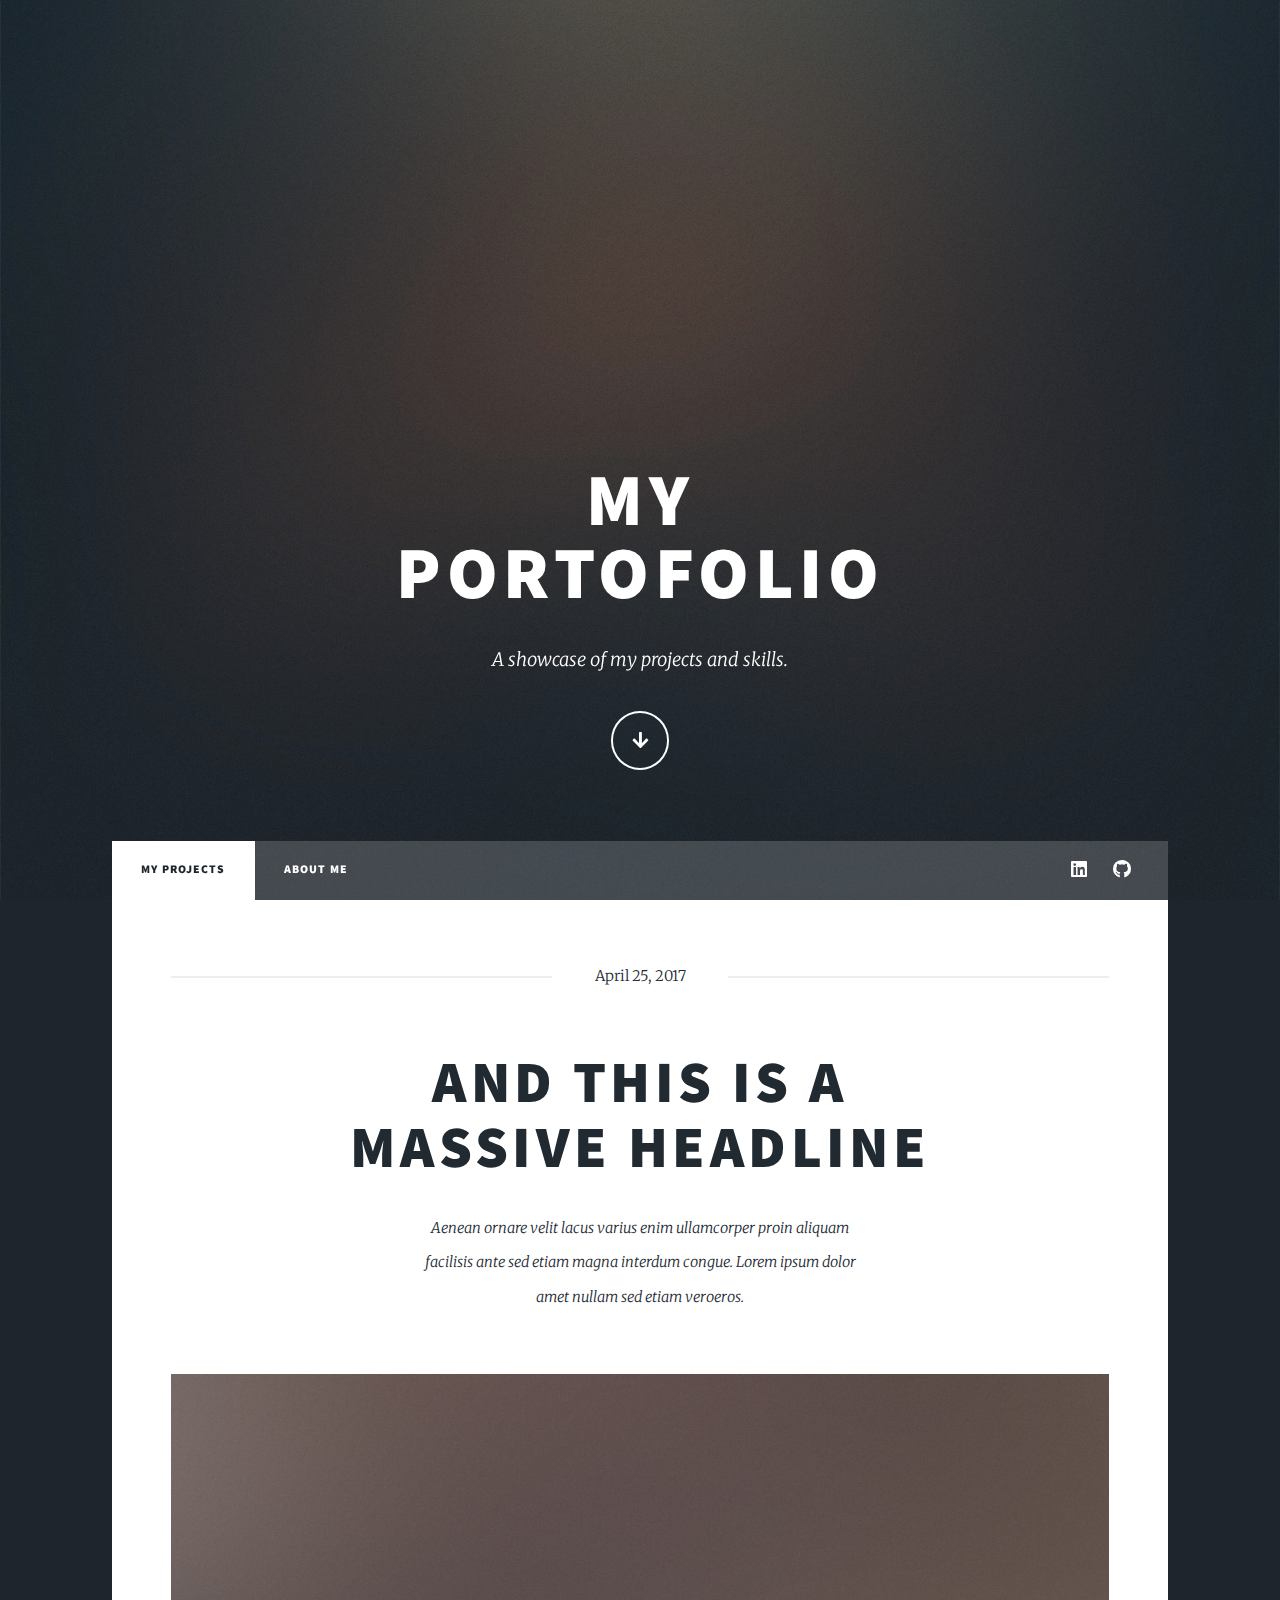
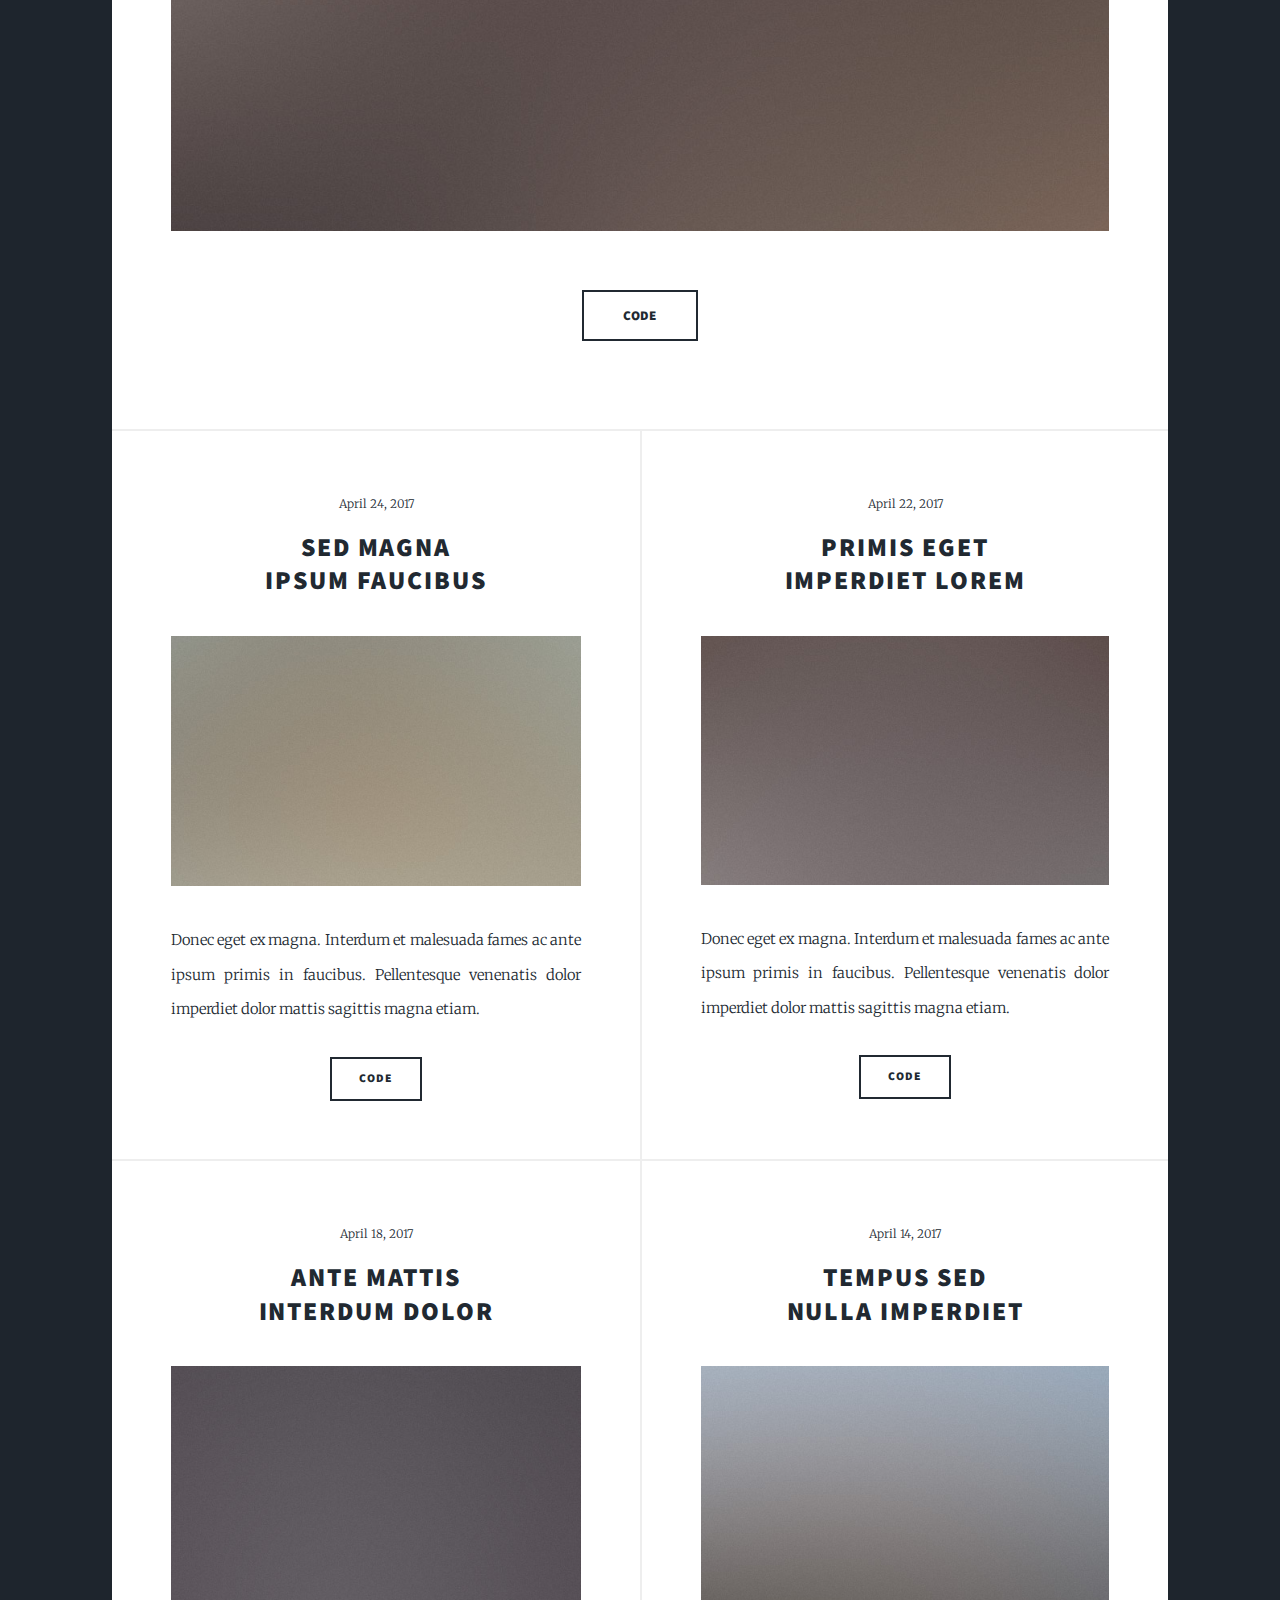
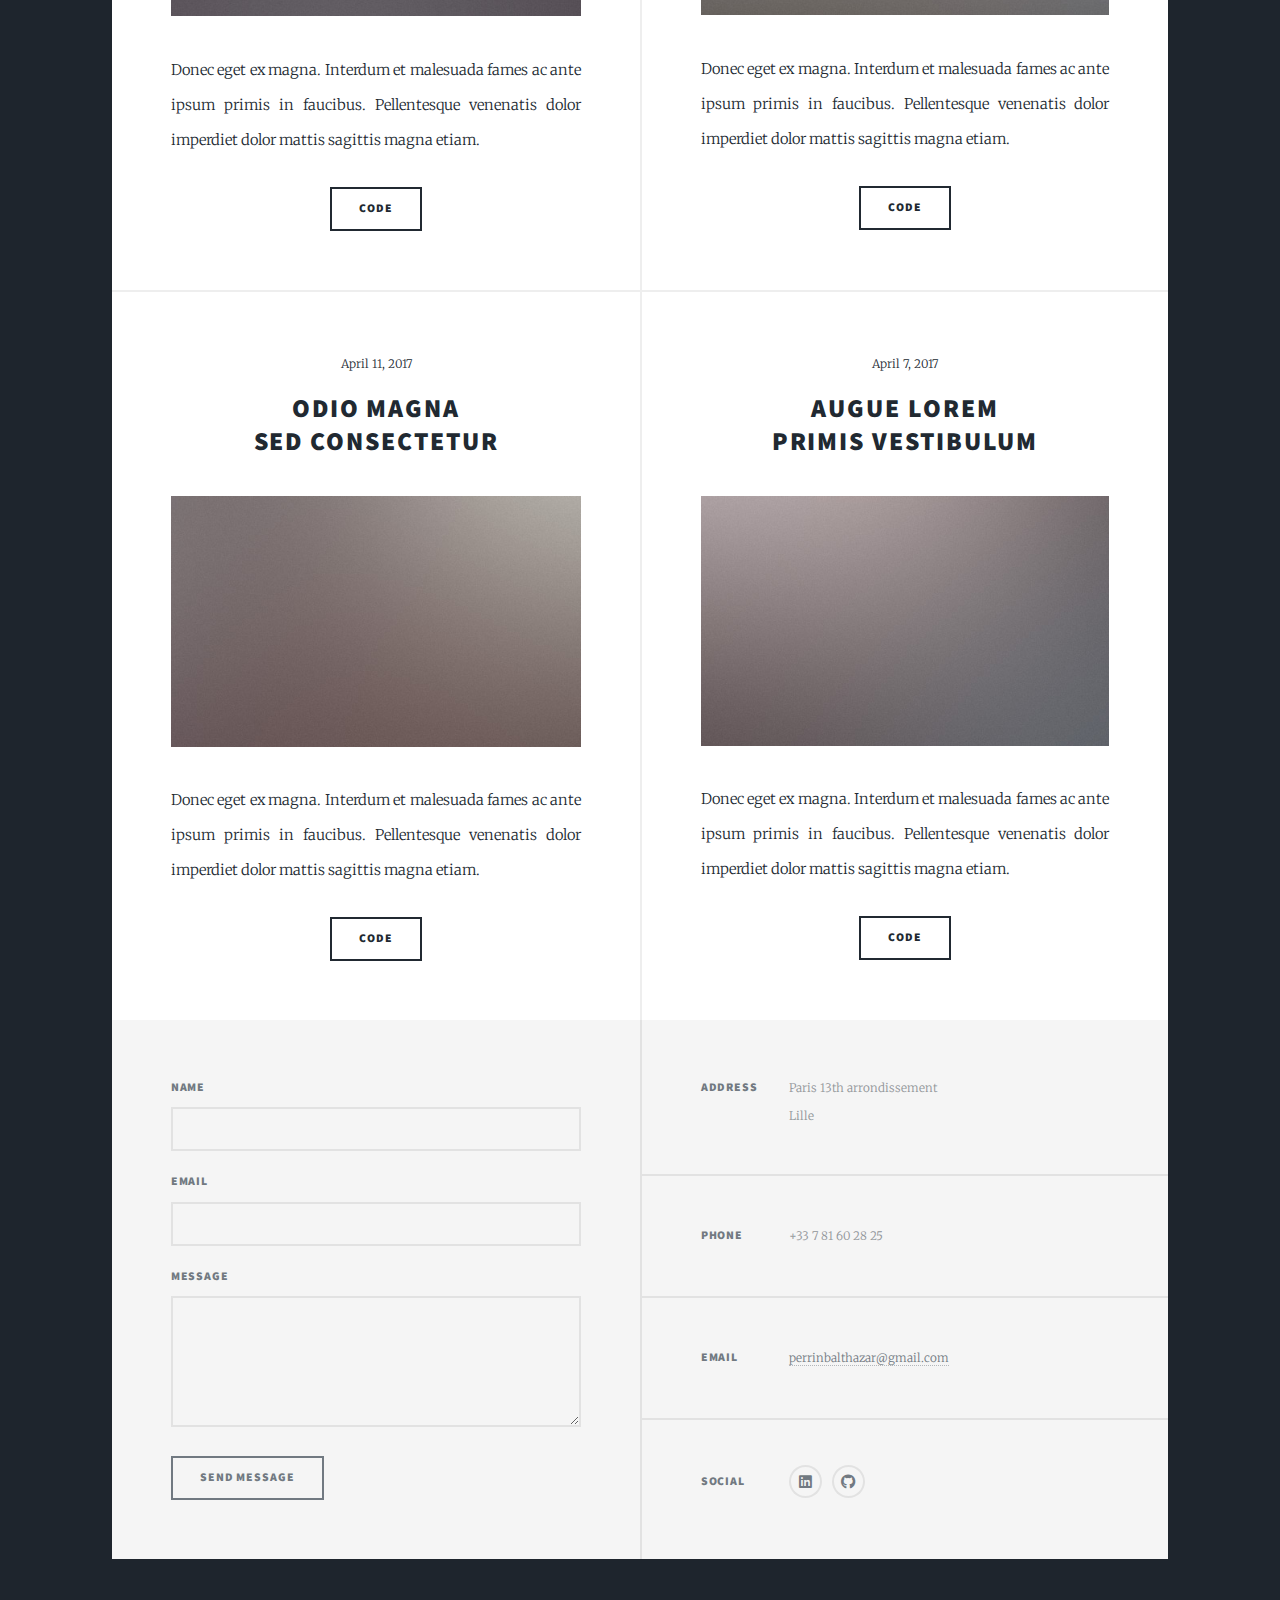
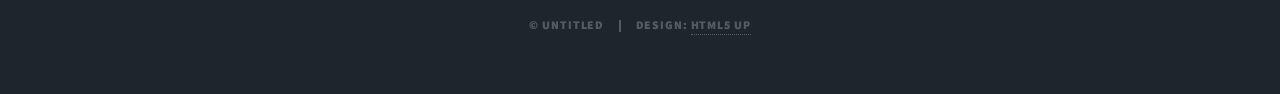
==== commit 7299f50a: "change footer" ====
--- a/index.html
+++ b/index.html
@@ -1,9 +1,4 @@
 <!DOCTYPE HTML>
-<!--
-	Massively by HTML5 UP
-	html5up.net | @ajlkn
-	Free for personal and commercial use under the CCA 3.0 license (html5up.net/license)
--->
 <html>
 	<head>
 		<title>My portfolio</title>
@@ -39,8 +34,8 @@
 							<li><a href="generic.html">About me</a></li>
 						</ul>
 						<ul class="icons">
-							<li><a href="#" class="icon brands fa-linkedin"><span class="label">Linkedin</span></a></li>
-							<li><a href="#" class="icon brands fa-github"><span class="label">GitHub</span></a></li>
+							<li><a href="https://www.linkedin.com/in/balthazar-perrin" class="icon brands fa-linkedin"><span class="label">Linkedin</span></a></li>
+							<li><a href="https://github.com/Balthazar-Perrin" class="icon brands fa-github"><span class="label">GitHub</span></a></li>
 						</ul>
 					</nav>
 
@@ -59,7 +54,7 @@
 								</header>
 								<a href="#" class="image main"><img src="images/pic01.jpg" alt="" /></a>
 								<ul class="actions special">
-									<li><a href="#" class="button large">Full Story</a></li>
+									<li><a href="#" class="button large">Code</a></li>
 								</ul>
 							</article>
 
@@ -74,7 +69,7 @@
 									<a href="#" class="image fit"><img src="images/pic02.jpg" alt="" /></a>
 									<p>Donec eget ex magna. Interdum et malesuada fames ac ante ipsum primis in faucibus. Pellentesque venenatis dolor imperdiet dolor mattis sagittis magna etiam.</p>
 									<ul class="actions special">
-										<li><a href="#" class="button">Full Story</a></li>
+										<li><a href="#" class="button">Code</a></li>
 									</ul>
 								</article>
 								<article>
@@ -86,7 +81,7 @@
 									<a href="#" class="image fit"><img src="images/pic03.jpg" alt="" /></a>
 									<p>Donec eget ex magna. Interdum et malesuada fames ac ante ipsum primis in faucibus. Pellentesque venenatis dolor imperdiet dolor mattis sagittis magna etiam.</p>
 									<ul class="actions special">
-										<li><a href="#" class="button">Full Story</a></li>
+										<li><a href="#" class="button">Code</a></li>
 									</ul>
 								</article>
 								<article>
@@ -98,7 +93,7 @@
 									<a href="#" class="image fit"><img src="images/pic04.jpg" alt="" /></a>
 									<p>Donec eget ex magna. Interdum et malesuada fames ac ante ipsum primis in faucibus. Pellentesque venenatis dolor imperdiet dolor mattis sagittis magna etiam.</p>
 									<ul class="actions special">
-										<li><a href="#" class="button">Full Story</a></li>
+										<li><a href="#" class="button">Code</a></li>
 									</ul>
 								</article>
 								<article>
@@ -110,7 +105,7 @@
 									<a href="#" class="image fit"><img src="images/pic05.jpg" alt="" /></a>
 									<p>Donec eget ex magna. Interdum et malesuada fames ac ante ipsum primis in faucibus. Pellentesque venenatis dolor imperdiet dolor mattis sagittis magna etiam.</p>
 									<ul class="actions special">
-										<li><a href="#" class="button">Full Story</a></li>
+										<li><a href="#" class="button">Code</a></li>
 									</ul>
 								</article>
 								<article>
@@ -122,7 +117,7 @@
 									<a href="#" class="image fit"><img src="images/pic06.jpg" alt="" /></a>
 									<p>Donec eget ex magna. Interdum et malesuada fames ac ante ipsum primis in faucibus. Pellentesque venenatis dolor imperdiet dolor mattis sagittis magna etiam.</p>
 									<ul class="actions special">
-										<li><a href="#" class="button">Full Story</a></li>
+										<li><a href="#" class="button">Code</a></li>
 									</ul>
 								</article>
 								<article>
@@ -134,15 +129,15 @@
 									<a href="#" class="image fit"><img src="images/pic07.jpg" alt="" /></a>
 									<p>Donec eget ex magna. Interdum et malesuada fames ac ante ipsum primis in faucibus. Pellentesque venenatis dolor imperdiet dolor mattis sagittis magna etiam.</p>
 									<ul class="actions special">
-										<li><a href="#" class="button">Full Story</a></li>
+										<li><a href="#" class="button">Code</a></li>
 									</ul>
 								</article>
 							</section>
 
 						<!-- Footer -->
-							<footer>
+							<!--  <footer>
 								<div class="pagination">
-									<!--<a href="#" class="previous">Prev</a>-->
+									<a href="#" class="previous">Prev</a>
 									<a href="#" class="page active">1</a>
 									<a href="#" class="page">2</a>
 									<a href="#" class="page">3</a>
@@ -152,7 +147,7 @@
 									<a href="#" class="page">10</a>
 									<a href="#" class="next">Next</a>
 								</div>
-							</footer>
+							</footer> -->
 
 					</div>
 
@@ -182,24 +177,22 @@
 						<section class="split contact">
 							<section class="alt">
 								<h3>Address</h3>
-								<p>1234 Somewhere Road #87257<br />
-								Nashville, TN 00000-0000</p>
+								<p>Paris 13th arrondissement<br />
+								Lille</p>
 							</section>
 							<section>
 								<h3>Phone</h3>
-								<p><a href="#">(000) 000-0000</a></p>
+								<p>+33 7 81 60 28 25</p>
 							</section>
 							<section>
 								<h3>Email</h3>
-								<p><a href="#">info@untitled.tld</a></p>
+								<p><a href="#">perrinbalthazar@gmail.com</a></p>
 							</section>
 							<section>
 								<h3>Social</h3>
 								<ul class="icons alt">
-									<li><a href="#" class="icon brands alt fa-twitter"><span class="label">Twitter</span></a></li>
-									<li><a href="#" class="icon brands alt fa-facebook-f"><span class="label">Facebook</span></a></li>
-									<li><a href="#" class="icon brands alt fa-instagram"><span class="label">Instagram</span></a></li>
-									<li><a href="#" class="icon brands alt fa-github"><span class="label">GitHub</span></a></li>
+									<li><a href="https://www.linkedin.com/in/balthazar-perrin" class="icon brands alt fa-linkedin"><span class="label">Linkedin</span></a></li>
+									<li><a href="https://github.com/Balthazar-Perrin" class="icon brands alt fa-github"><span class="label">GitHub</span></a></li>
 								</ul>
 							</section>
 						</section>
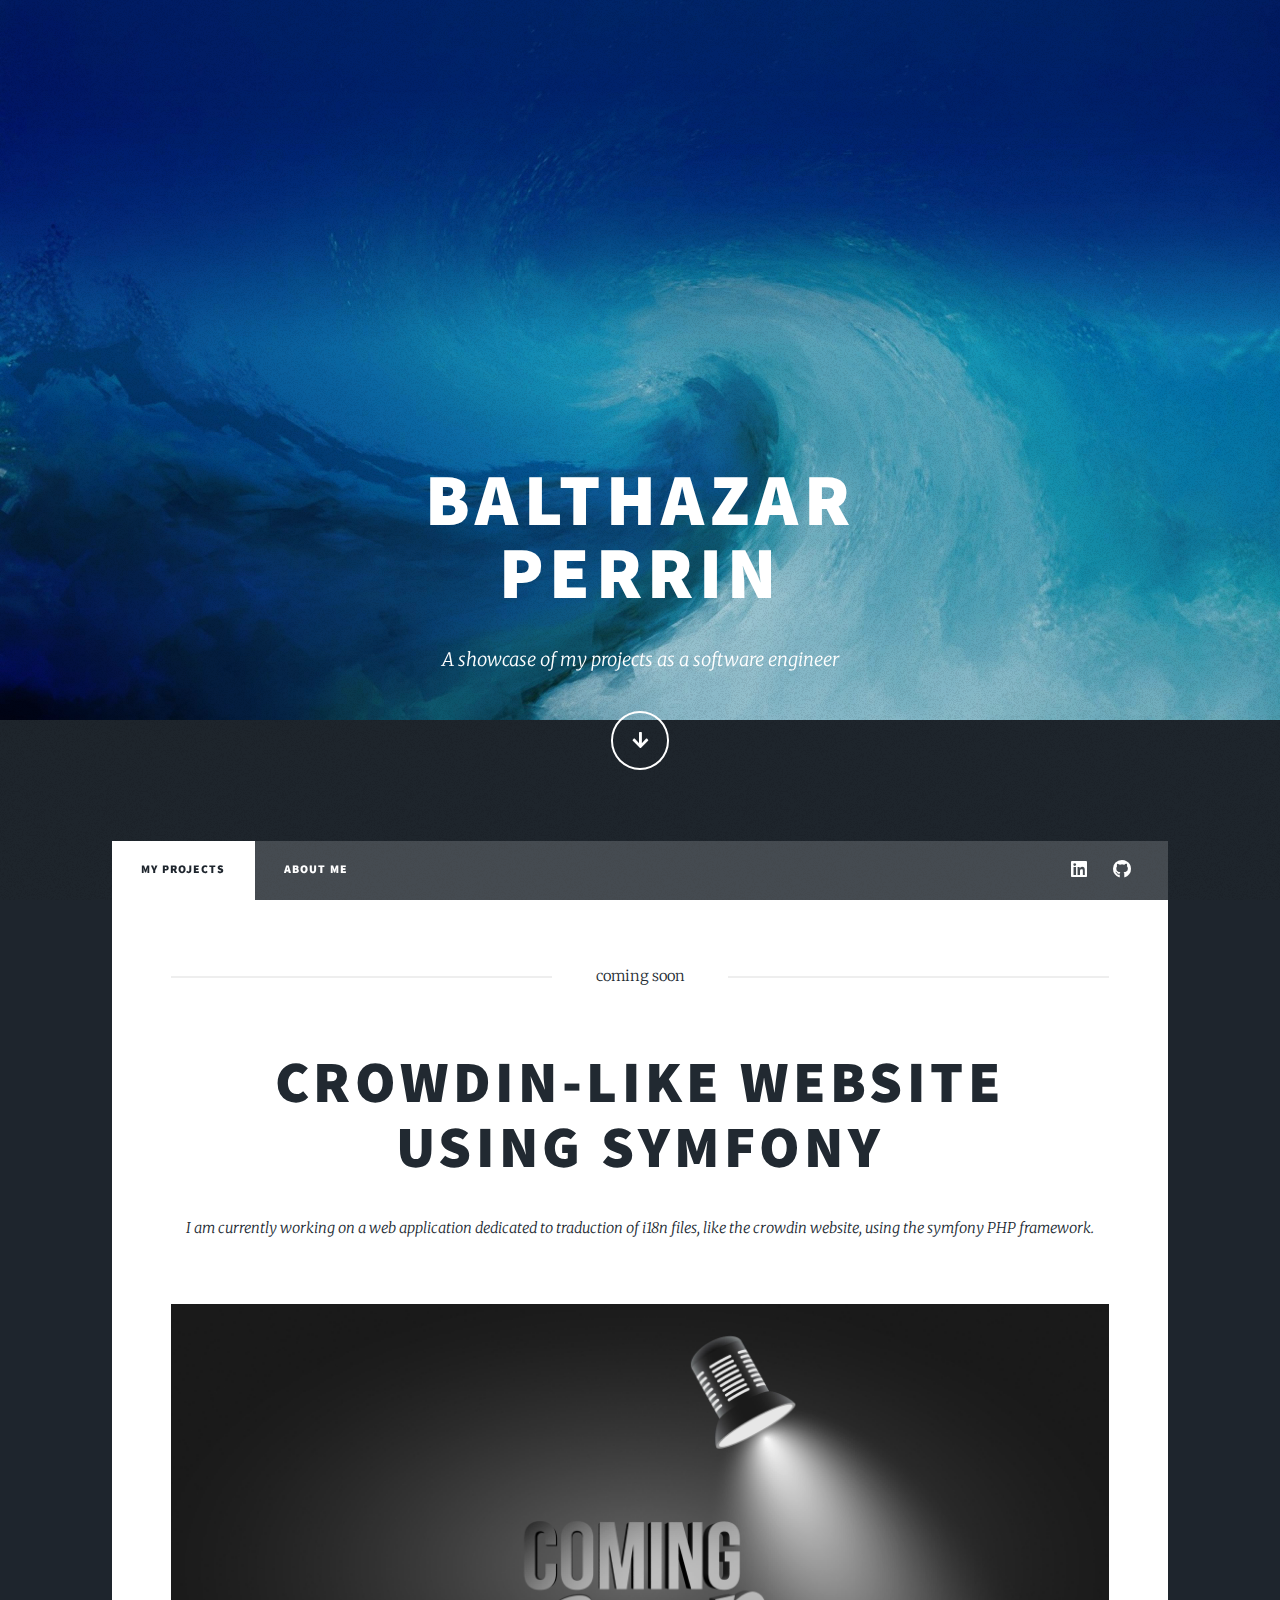
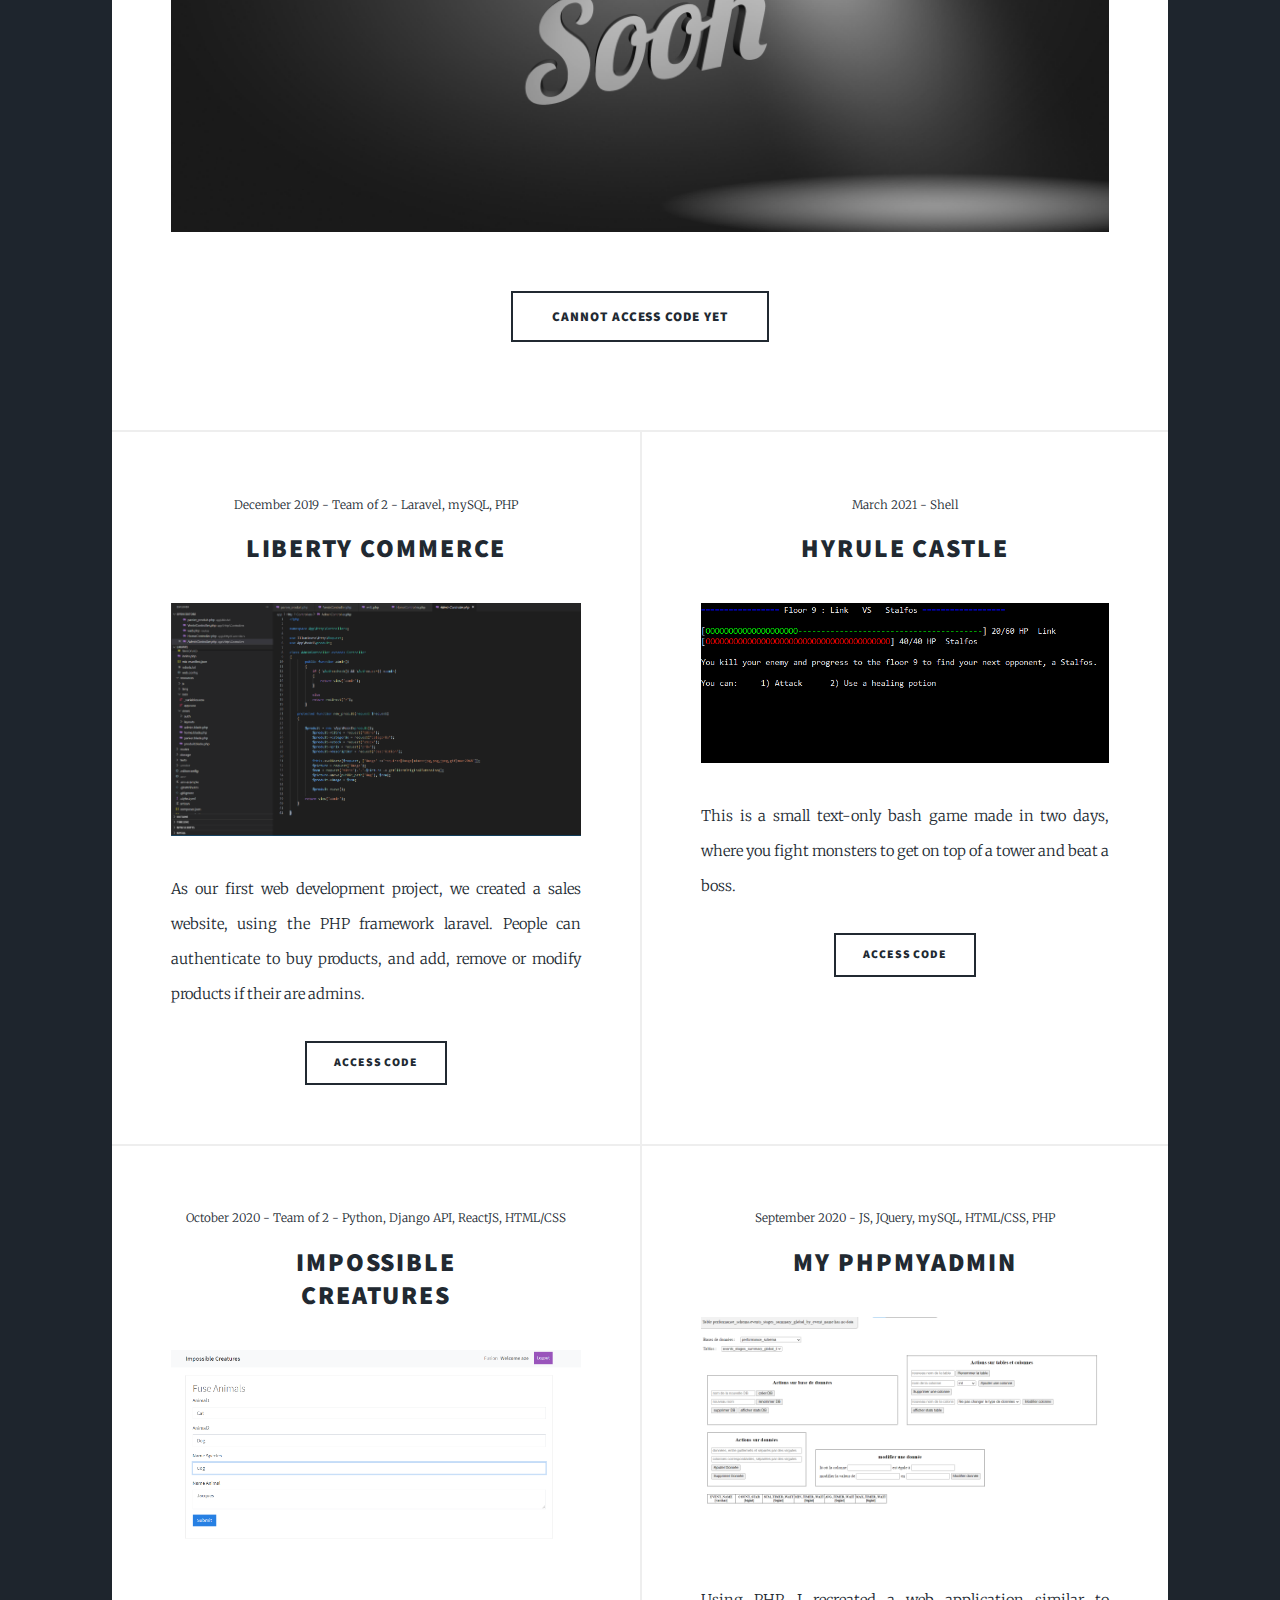
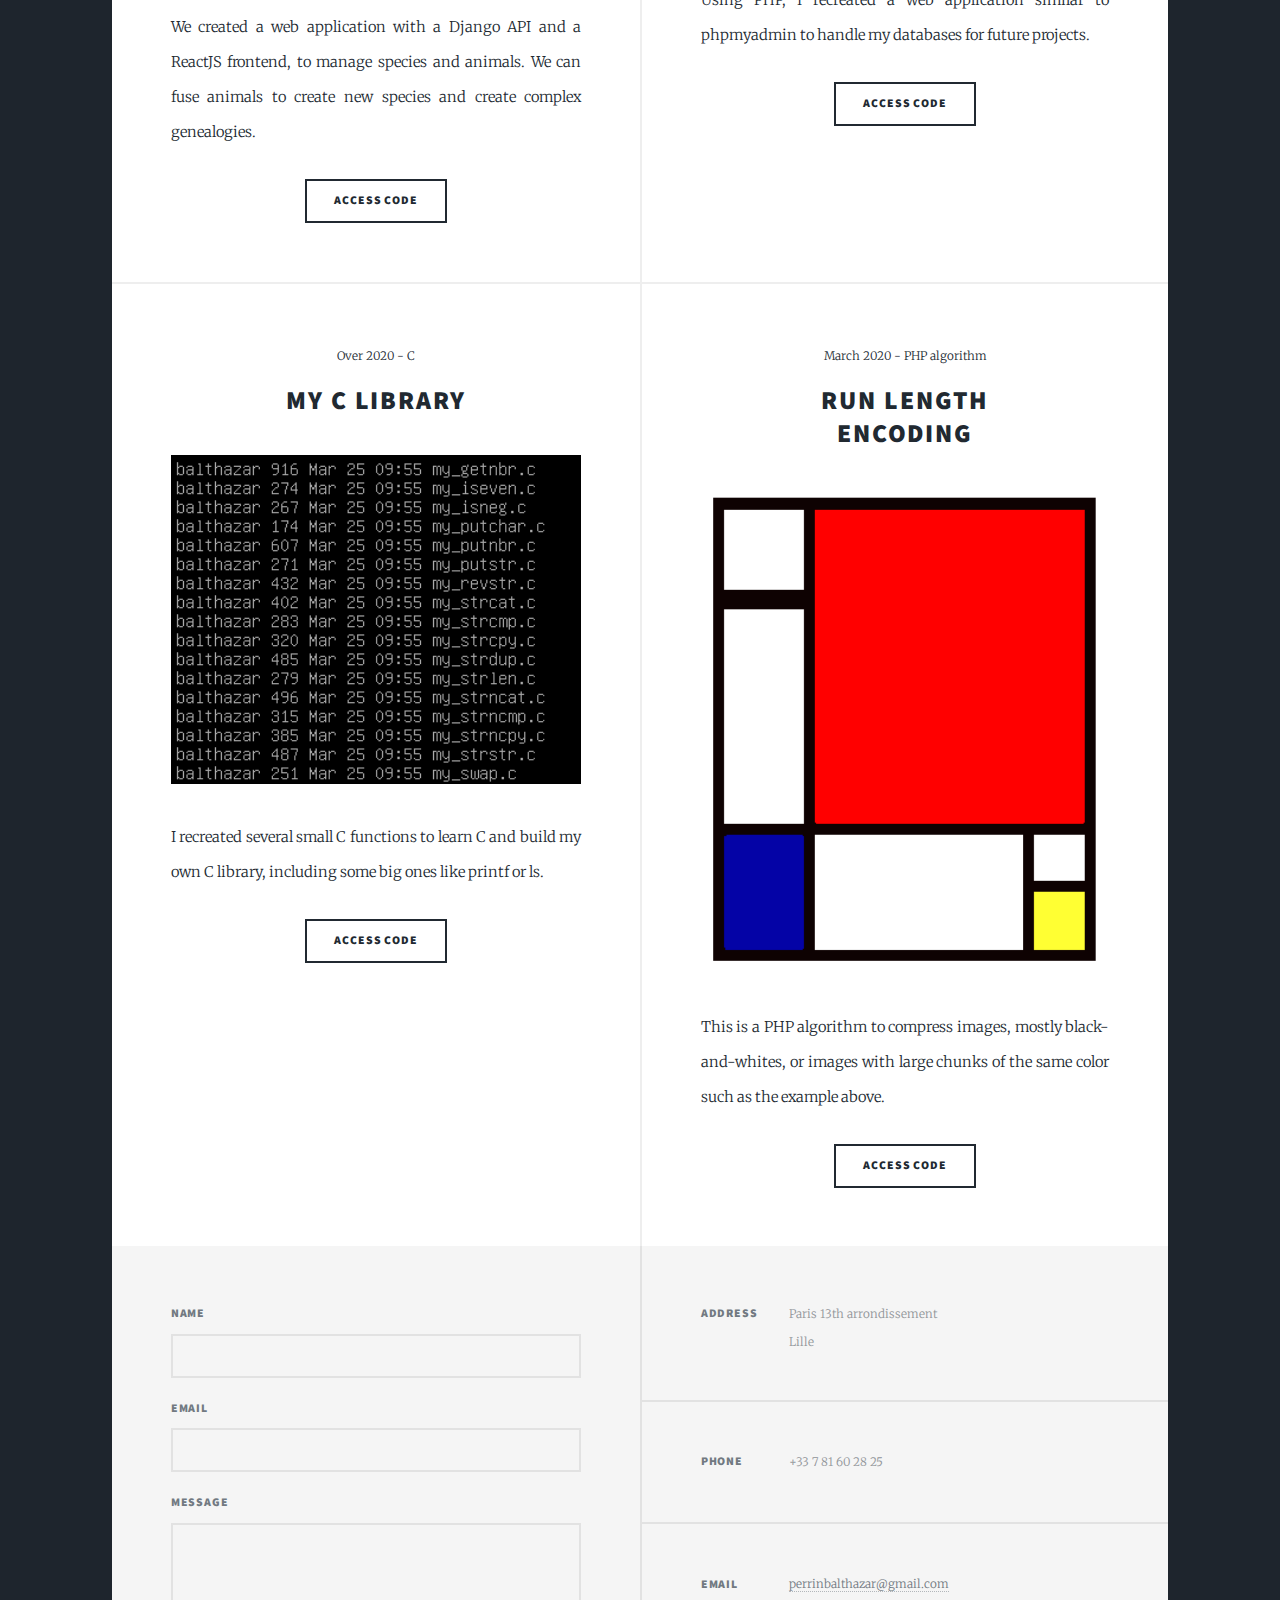
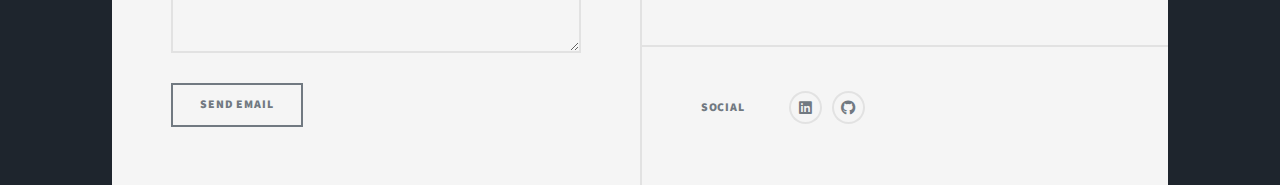
==== commit babfa7a9: "added projects" ====
--- a/index.html
+++ b/index.html
@@ -1,7 +1,7 @@
 <!DOCTYPE HTML>
 <html>
 	<head>
-		<title>My portfolio</title>
+		<title>Portfolio</title>
 		<meta charset="utf-8" />
 		<meta name="viewport" content="width=device-width, initial-scale=1, user-scalable=no" />
 		<link rel="stylesheet" href="assets/css/main.css" />
@@ -14,28 +14,28 @@
 
 				<!-- Intro -->
 					<div id="intro">
-						<h1>My<br />
-						Portofolio</h1>
-						<p>A showcase of my projects and skills.</p>
+						<h1>Balthazar<br />
+						Perrin</h1>
+						<p>A showcase of my projects as a software engineer</p>
 						<ul class="actions">
-							<li><a href="#header" class="button icon solid solo fa-arrow-down scrolly">Continue</a></li>
+							<li><a target="_blank" href="#header" class="button icon solid solo fa-arrow-down scrolly">Continue</a></li>
 						</ul>
 					</div>
 
 				<!-- Header -->
 					<header id="header">
-						<a href="index.html" class="logo">Balthazar Perrin</a>
+						<h1 class="logo">Portfolio<h1>
 					</header>
 
 				<!-- Nav -->
 					<nav id="nav">
 						<ul class="links">
-							<li class="active"><a href="index.html">My projects</a></li>
-							<li><a href="generic.html">About me</a></li>
+							<li class="active"><a target="_blank" href="index.html">My projects</a></li>
+							<li><a href="aboutme.html">About me</a></li>
 						</ul>
 						<ul class="icons">
-							<li><a href="https://www.linkedin.com/in/balthazar-perrin" class="icon brands fa-linkedin"><span class="label">Linkedin</span></a></li>
-							<li><a href="https://github.com/Balthazar-Perrin" class="icon brands fa-github"><span class="label">GitHub</span></a></li>
+							<li><a target="_blank" href="https://www.linkedin.com/in/balthazar-perrin" class="icon brands fa-linkedin"><span class="label">Linkedin</span></a></li>
+							<li><a target="_blank" href="https://github.com/Balthazar-Perrin" class="icon brands fa-github"><span class="label">GitHub</span></a></li>
 						</ul>
 					</nav>
 
@@ -45,107 +45,109 @@
 						<!-- Featured Post -->
 							<article class="post featured">
 								<header class="major">
-									<span class="date">April 25, 2017</span>
-									<h2><a href="#">And this is a<br />
-									massive headline</a></h2>
-									<p>Aenean ornare velit lacus varius enim ullamcorper proin aliquam<br />
-									facilisis ante sed etiam magna interdum congue. Lorem ipsum dolor<br />
-									amet nullam sed etiam veroeros.</p>
+									<span class="date">coming soon</span>
+									<h2><a target="_blank">Crowdin-like website<br />
+									Using symfony</a></h2>
+									<p>I am currently working on a web application dedicated to traduction of i18n files, like the crowdin website, using the symfony PHP framework.</p>
 								</header>
-								<a href="#" class="image main"><img src="images/pic01.jpg" alt="" /></a>
+								<a target="_blank" href="#" class="image main"><img src="images/coming-soon.jpg" alt="" /></a>
 								<ul class="actions special">
-									<li><a href="#" class="button large">Code</a></li>
+									<li><a target="_blank" class="button large">Cannot access code yet</a></li>
 								</ul>
 							</article>
 
+
 						<!-- Posts -->
 							<section class="posts">
 								<article>
 									<header>
-										<span class="date">April 24, 2017</span>
-										<h2><a href="#">Sed magna<br />
-										ipsum faucibus</a></h2>
-									</header>
-									<a href="#" class="image fit"><img src="images/pic02.jpg" alt="" /></a>
-									<p>Donec eget ex magna. Interdum et malesuada fames ac ante ipsum primis in faucibus. Pellentesque venenatis dolor imperdiet dolor mattis sagittis magna etiam.</p>
-									<ul class="actions special">
-										<li><a href="#" class="button">Code</a></li>
-									</ul>
-								</article>
-								<article>
-									<header>
-										<span class="date">April 22, 2017</span>
-										<h2><a href="#">Primis eget<br />
-										imperdiet lorem</a></h2>
-									</header>
-									<a href="#" class="image fit"><img src="images/pic03.jpg" alt="" /></a>
-									<p>Donec eget ex magna. Interdum et malesuada fames ac ante ipsum primis in faucibus. Pellentesque venenatis dolor imperdiet dolor mattis sagittis magna etiam.</p>
-									<ul class="actions special">
-										<li><a href="#" class="button">Code</a></li>
-									</ul>
-								</article>
-								<article>
-									<header>
-										<span class="date">April 18, 2017</span>
-										<h2><a href="#">Ante mattis<br />
-										interdum dolor</a></h2>
-									</header>
-									<a href="#" class="image fit"><img src="images/pic04.jpg" alt="" /></a>
-									<p>Donec eget ex magna. Interdum et malesuada fames ac ante ipsum primis in faucibus. Pellentesque venenatis dolor imperdiet dolor mattis sagittis magna etiam.</p>
-									<ul class="actions special">
-										<li><a href="#" class="button">Code</a></li>
-									</ul>
-								</article>
-								<article>
-									<header>
-										<span class="date">April 14, 2017</span>
-										<h2><a href="#">Tempus sed<br />
-										nulla imperdiet</a></h2>
-									</header>
-									<a href="#" class="image fit"><img src="images/pic05.jpg" alt="" /></a>
-									<p>Donec eget ex magna. Interdum et malesuada fames ac ante ipsum primis in faucibus. Pellentesque venenatis dolor imperdiet dolor mattis sagittis magna etiam.</p>
-									<ul class="actions special">
-										<li><a href="#" class="button">Code</a></li>
-									</ul>
-								</article>
-								<article>
-									<header>
-										<span class="date">April 11, 2017</span>
-										<h2><a href="#">Odio magna<br />
-										sed consectetur</a></h2>
-									</header>
-									<a href="#" class="image fit"><img src="images/pic06.jpg" alt="" /></a>
-									<p>Donec eget ex magna. Interdum et malesuada fames ac ante ipsum primis in faucibus. Pellentesque venenatis dolor imperdiet dolor mattis sagittis magna etiam.</p>
-									<ul class="actions special">
-										<li><a href="#" class="button">Code</a></li>
-									</ul>
-								</article>
-								<article>
-									<header>
-										<span class="date">April 7, 2017</span>
-										<h2><a href="#">Augue lorem<br />
-										primis vestibulum</a></h2>
-									</header>
-									<a href="#" class="image fit"><img src="images/pic07.jpg" alt="" /></a>
-									<p>Donec eget ex magna. Interdum et malesuada fames ac ante ipsum primis in faucibus. Pellentesque venenatis dolor imperdiet dolor mattis sagittis magna etiam.</p>
-									<ul class="actions special">
-										<li><a href="#" class="button">Code</a></li>
-									</ul>
-								</article>
+										<span class="date">December 2019 - Team of 2 - Laravel, mySQL, PHP</span>
+										<h2>Liberty commerce</h2>
+									</header>
+									<a target="_blank" class="image fit"><img src="images/laravel.png" alt="" /></a>
+									<p>As our first web development project, we created a sales website, using the PHP framework laravel. People can authenticate to buy products, and add, remove or modify products if their are admins.</p>
+									<ul class="actions special">
+										<li><a target="_blank" href="https://github.com/Balthazar-Perrin/liberty_commerce" class="button">Access code</a></li>
+									</ul>
+								</article>
+
+								<article>
+									<header>
+										<span class="date">March 2021 - Shell</span>
+										<h2>Hyrule castle</h2>
+									</header>
+									<a target="_blank" class="image fit"><img src="images/hyrulecastle.png" alt="" /></a>
+									<p>This is a small text-only bash game made in two days, where you fight monsters to get on top of a tower and beat a boss.</p>
+									<ul class="actions special">
+										<li><a target="_blank" href="https://github.com/Balthazar-Perrin/hyrule_castle" class="button">Access code</a></li>
+									</ul>
+								</article>
+
+								<article>
+									<header>
+										<span class="date">October 2020 - Team of 2 - Python, Django API, ReactJS, HTML/CSS</span>
+										<h2>Impossible<br />
+										Creatures</h2>
+									</header>
+									<a target="_blank" class="image fit"><img src="images/impossible_creatures.png" alt="" /></a>
+									<p>We created a web application with a Django API and a ReactJS frontend, to manage species and animals. We can fuse animals to create new species and create complex genealogies.</p>
+									<ul class="actions special">
+										<li><a target="_blank" href="https://github.com/Balthazar-Perrin/impossible_creatures" class="button">Access code</a></li>
+									</ul>
+								</article>
+							
+
+								<article>
+									<header>
+										<span class="date">September 2020 - JS, JQuery, mySQL, HTML/CSS, PHP</span>
+										<h2>My phpmyadmin</h2>
+									</header>
+									<a target="_blank" class="image fit"><img src="images/my_phpmyadmin.png" alt="" /></a>
+									<p>Using PHP, I recreated a web application similar to phpmyadmin to handle my databases for future projects.</p>
+									<ul class="actions special">
+										<li><a target="_blank" href="https://github.com/Balthazar-Perrin/my_phpmyadmin" class="button">Access code</a></li>
+									</ul>
+								</article>
+
+								<article>
+									<header>
+										<span class="date">Over 2020 - C</span>
+										<h2>My C library</h2>
+									</header>
+									<a target="_blank" class="image fit"><img src="images/libmy.png" alt="" /></a>
+									<p>I recreated several small C functions to learn C and build my own C library, including some big ones like printf or ls.</p>
+									<ul class="actions special">
+										<li><a target="_blank" href="#" class="button">Access code</a></li>
+									</ul>
+								</article>
+
+								<article>
+									<header>
+										<span class="date">March 2020 - PHP algorithm</span>
+										<h2>Run Length<br />
+										Encoding</h2>
+									</header>
+									<a target="_blank" class="image fit"><img src="images/rle.bmp" alt="" /></a>
+									<p>This is a PHP algorithm to compress images, mostly black-and-whites, or images with large chunks of the same color such as the example above.</p>
+									<ul class="actions special">
+										<li><a target="_blank" href="https://github.com/Balthazar-Perrin/run_length_encoding" class="button">Access code</a></li>
+									</ul>
+								</article>
+
 							</section>
 
 						<!-- Footer -->
 							<!--  <footer>
 								<div class="pagination">
-									<a href="#" class="previous">Prev</a>
-									<a href="#" class="page active">1</a>
-									<a href="#" class="page">2</a>
-									<a href="#" class="page">3</a>
+									<a target="_blank" href="#" class="previous">Prev</a>
+									<a target="_blank" href="#" class="page active">1</a>
+									<a target="_blank" href="#" class="page">2</a>
+									<a target="_blank" href="#" class="page">3</a>
 									<span class="extra">&hellip;</span>
-									<a href="#" class="page">8</a>
-									<a href="#" class="page">9</a>
-									<a href="#" class="page">10</a>
-									<a href="#" class="next">Next</a>
+									<a target="_blank" href="#" class="page">8</a>
+									<a target="_blank" href="#" class="page">9</a>
+									<a target="_blank" href="#" class="page">10</a>
+									<a target="_blank" href="#" class="next">Next</a>
 								</div>
 							</footer> -->
 
@@ -154,7 +156,7 @@
 				<!-- Footer -->
 					<footer id="footer">
 						<section>
-							<form method="post" action="#">
+							<form method="POST" action="https://formspree.io/f/xleajdaj">
 								<div class="fields">
 									<div class="field">
 										<label for="name">Name</label>
@@ -170,7 +172,7 @@
 									</div>
 								</div>
 								<ul class="actions">
-									<li><input type="submit" value="Send Message" /></li>
+									<li><input type="submit" value="Send Email" /></li>
 								</ul>
 							</form>
 						</section>
@@ -186,22 +188,17 @@
 							</section>
 							<section>
 								<h3>Email</h3>
-								<p><a href="#">perrinbalthazar@gmail.com</a></p>
+								<p><a target="_blank" href="aboutme.html">perrinbalthazar@gmail.com</a></p>
 							</section>
 							<section>
 								<h3>Social</h3>
 								<ul class="icons alt">
-									<li><a href="https://www.linkedin.com/in/balthazar-perrin" class="icon brands alt fa-linkedin"><span class="label">Linkedin</span></a></li>
-									<li><a href="https://github.com/Balthazar-Perrin" class="icon brands alt fa-github"><span class="label">GitHub</span></a></li>
+									<li><a target="_blank" href="https://www.linkedin.com/in/balthazar-perrin" class="icon brands alt fa-linkedin"><span class="label">Linkedin</span></a></li>
+									<li><a target="_blank" href="https://github.com/Balthazar-Perrin" class="icon brands alt fa-github"><span class="label">GitHub</span></a></li>
 								</ul>
 							</section>
 						</section>
 					</footer>
-
-				<!-- Copyright -->
-					<div id="copyright">
-						<ul><li>&copy; Untitled</li><li>Design: <a href="https://html5up.net">HTML5 UP</a></li></ul>
-					</div>
 
 			</div>
 
--- a/assets/css/main.css
+++ b/assets/css/main.css
@@ -1,10 +1,10 @@
 @import url(fontawesome-all.min.css);
 @import url("https://fonts.googleapis.com/css?family=Merriweather:300,700,300italic,700italic|Source+Sans+Pro:900");
 
-/*
-	Massively by HTML5 UP
-	html5up.net | @ajlkn
-	Free for personal and commercial use under the CCA 3.0 license (html5up.net/license)
+/*
+	Massively by HTML5 UP
+	html5up.net | @ajlkn
+	Free for personal and commercial use under the CCA 3.0 license (html5up.net/license)
 */
 
 html, body, div, span, applet, object,
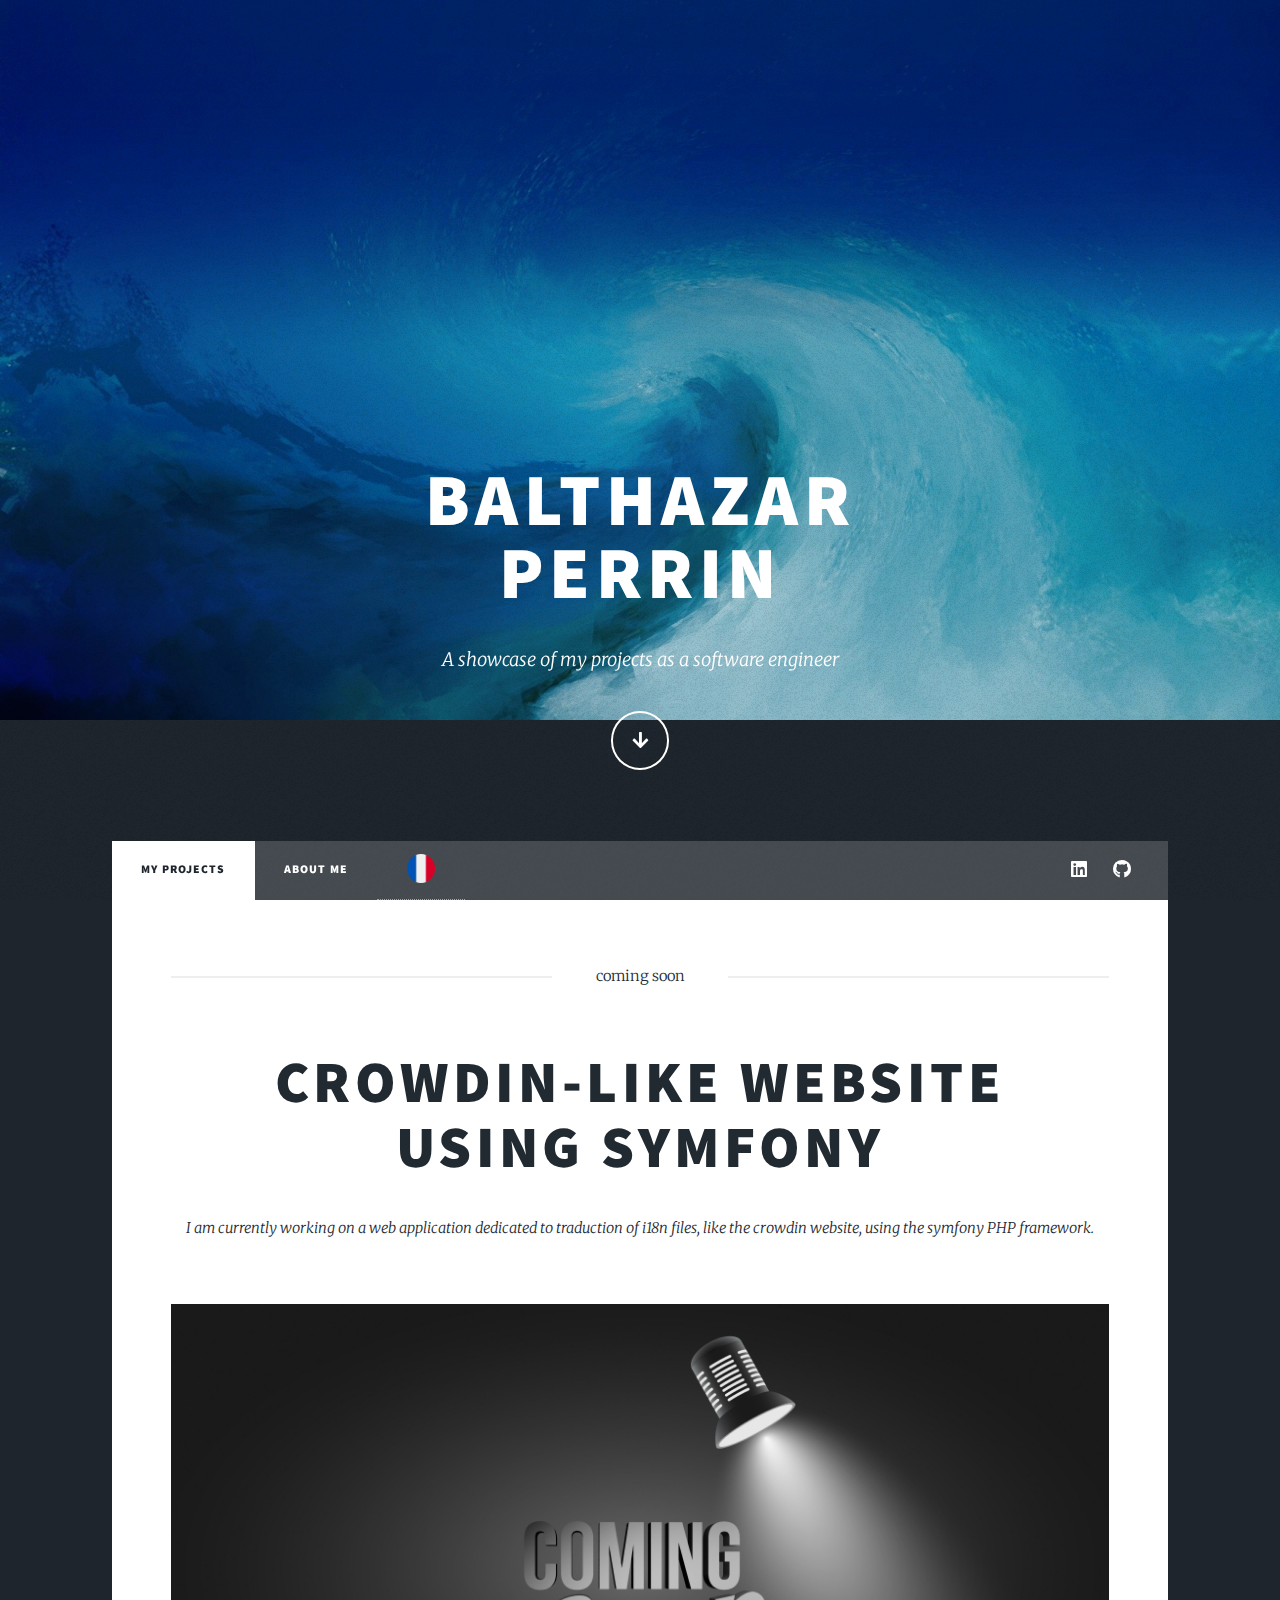
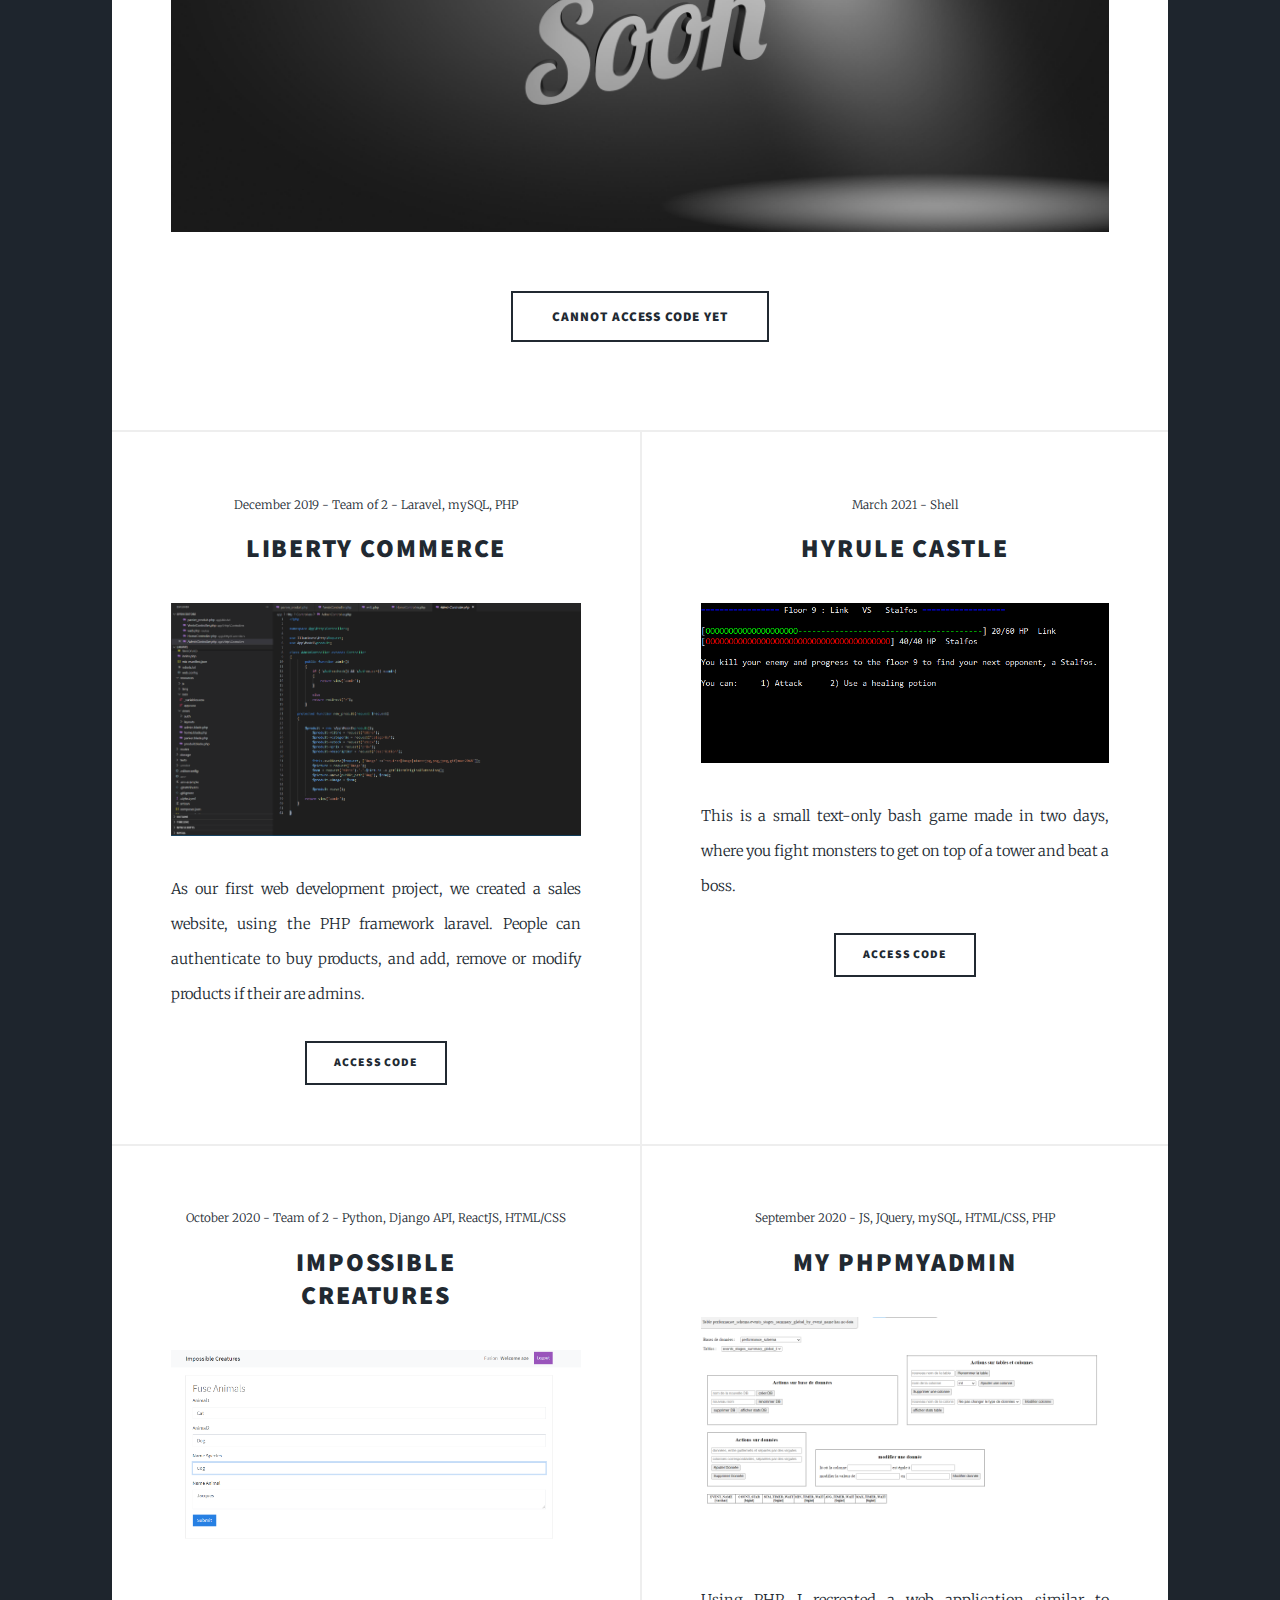
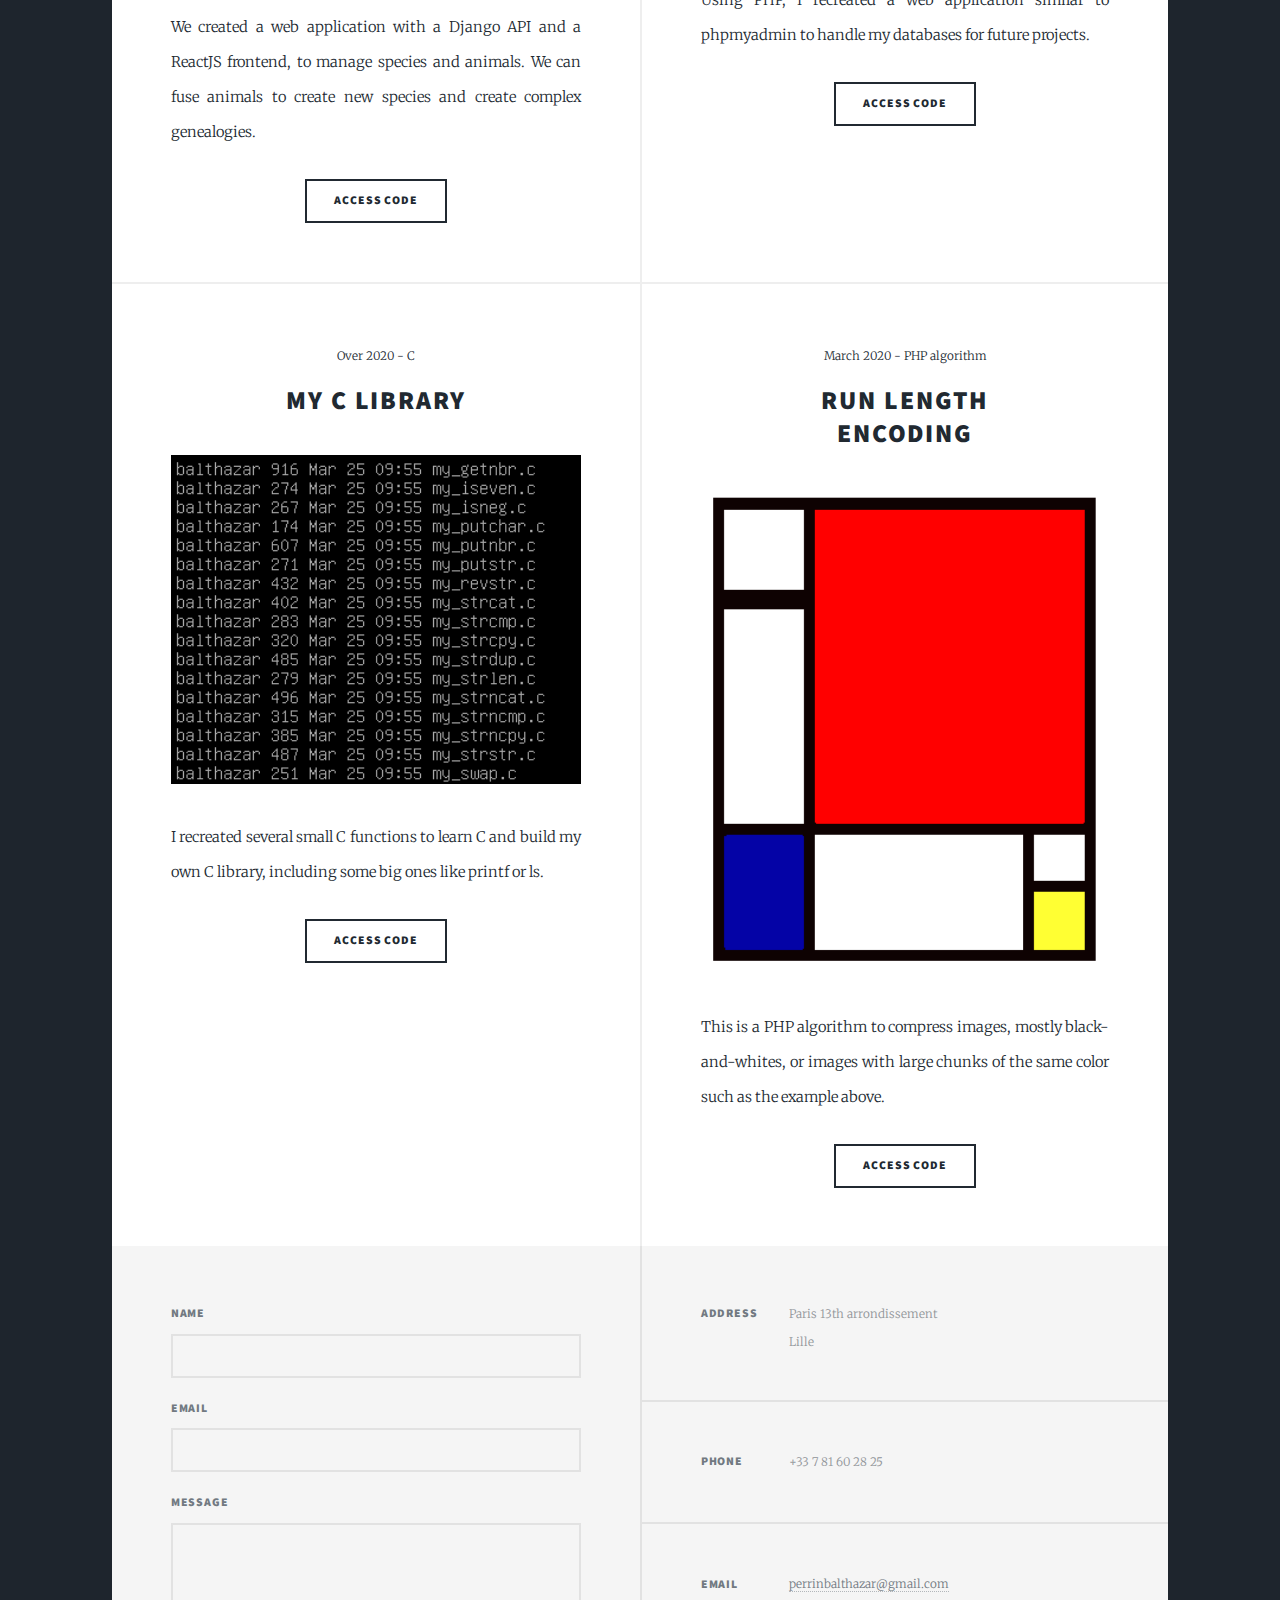
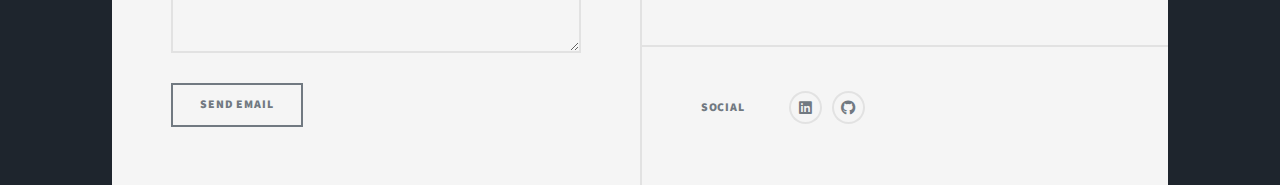
==== commit 93d4225c: "add french" ====
--- a/index.html
+++ b/index.html
@@ -1,5 +1,5 @@
 <!DOCTYPE HTML>
-<html>
+<html lang="en">
 	<head>
 		<title>Portfolio</title>
 		<meta charset="utf-8" />
@@ -9,8 +9,17 @@
 	</head>
 	<body class="is-preload">
 
+
+
+
 		<!-- Wrapper -->
 			<div id="wrapper" class="fade-in">
+
+
+			<div >
+				
+			</div>
+
 
 				<!-- Intro -->
 					<div id="intro">
@@ -21,7 +30,7 @@
 							<li><a target="_blank" href="#header" class="button icon solid solo fa-arrow-down scrolly">Continue</a></li>
 						</ul>
 					</div>
-
+			
 				<!-- Header -->
 					<header id="header">
 						<h1 class="logo">Portfolio<h1>
@@ -32,6 +41,7 @@
 						<ul class="links">
 							<li class="active"><a target="_blank" href="index.html">My projects</a></li>
 							<li><a href="aboutme.html">About me</a></li>
+							<li><a href="fr/index.html" id="language"><img src="images/france.png" /></a></li>
 						</ul>
 						<ul class="icons">
 							<li><a target="_blank" href="https://www.linkedin.com/in/balthazar-perrin" class="icon brands fa-linkedin"><span class="label">Linkedin</span></a></li>
--- a/assets/css/main.css
+++ b/assets/css/main.css
@@ -32,6 +32,8 @@
 body {
 	line-height: 1;
 }
+
+
 
 ol, ul {
 	list-style: none;
@@ -4686,4 +4688,15 @@
 			visibility: visible;
 		}
 
+	}
+
+
+	#language {
+		height: 100%;
+	}
+
+ 	#language img {
+		height: 50%;
+		margin-top: 45%;
+		margin-bottom: 15%;
 	}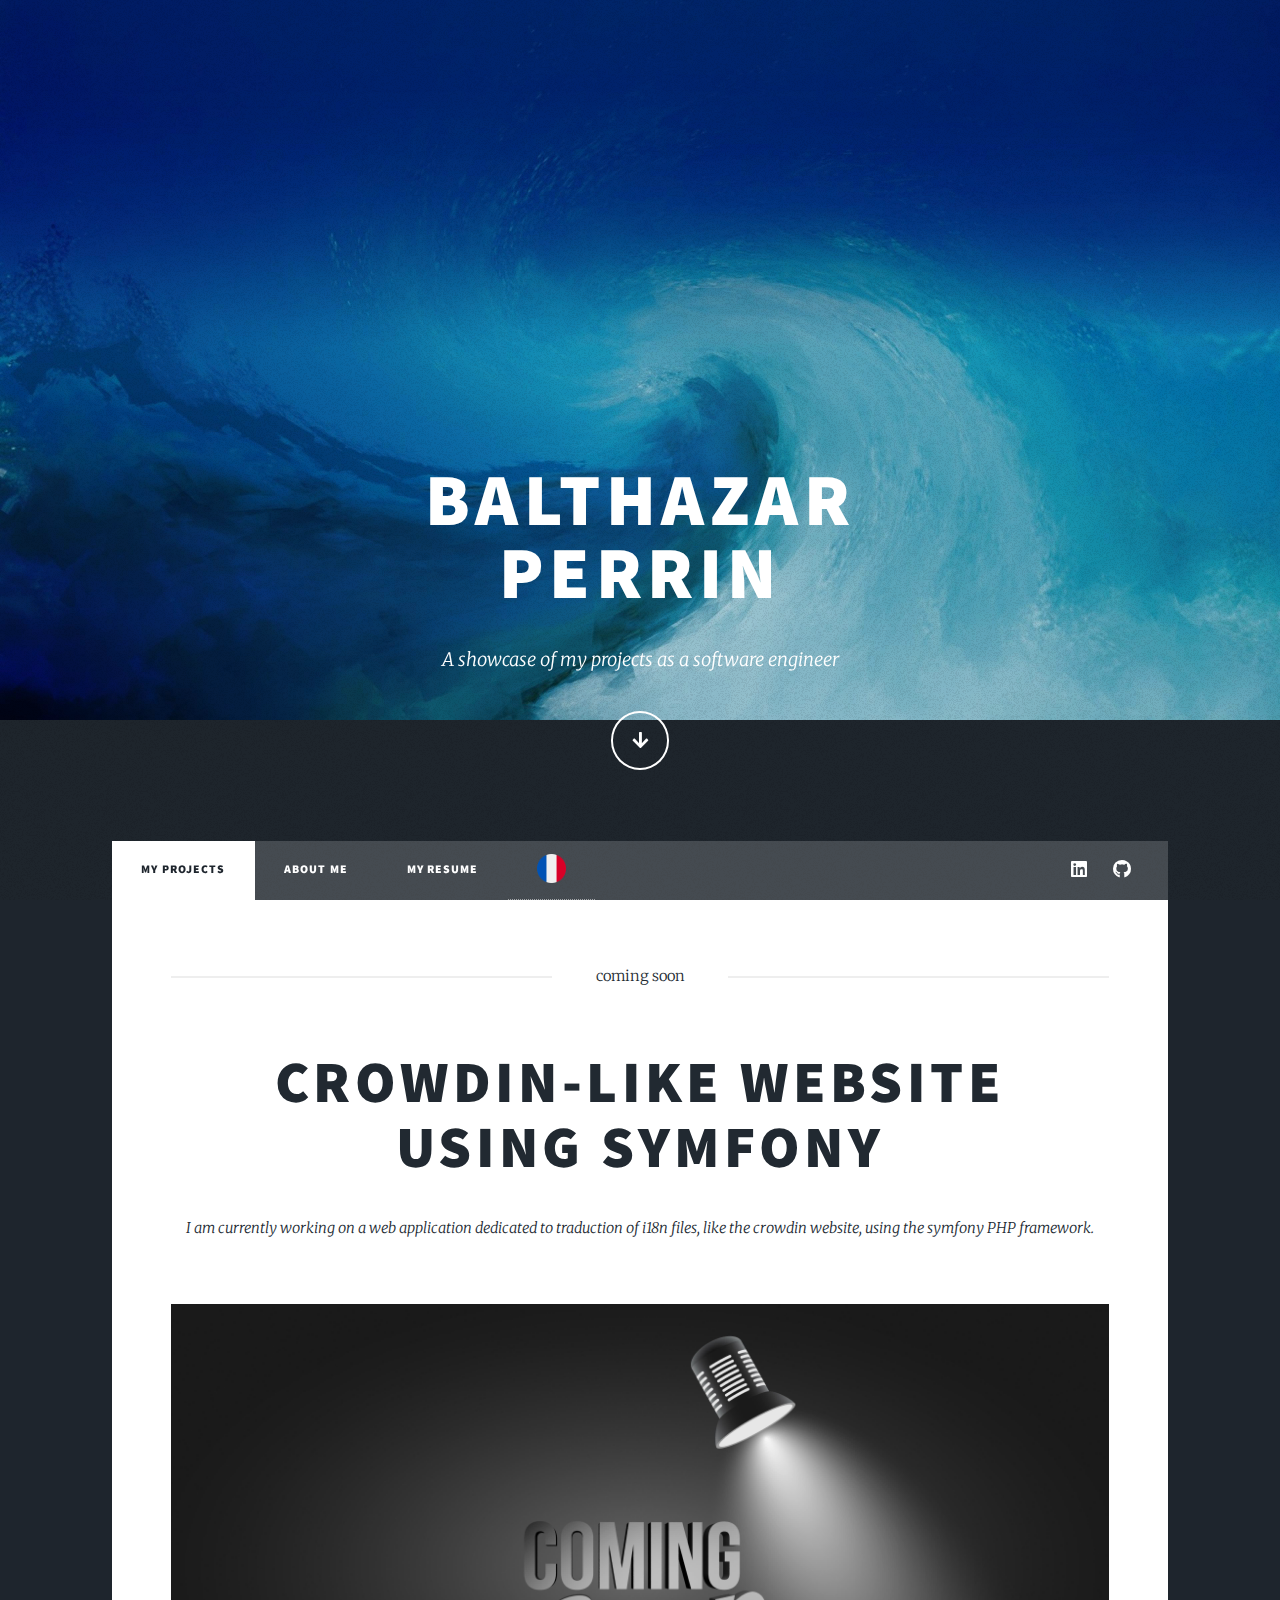
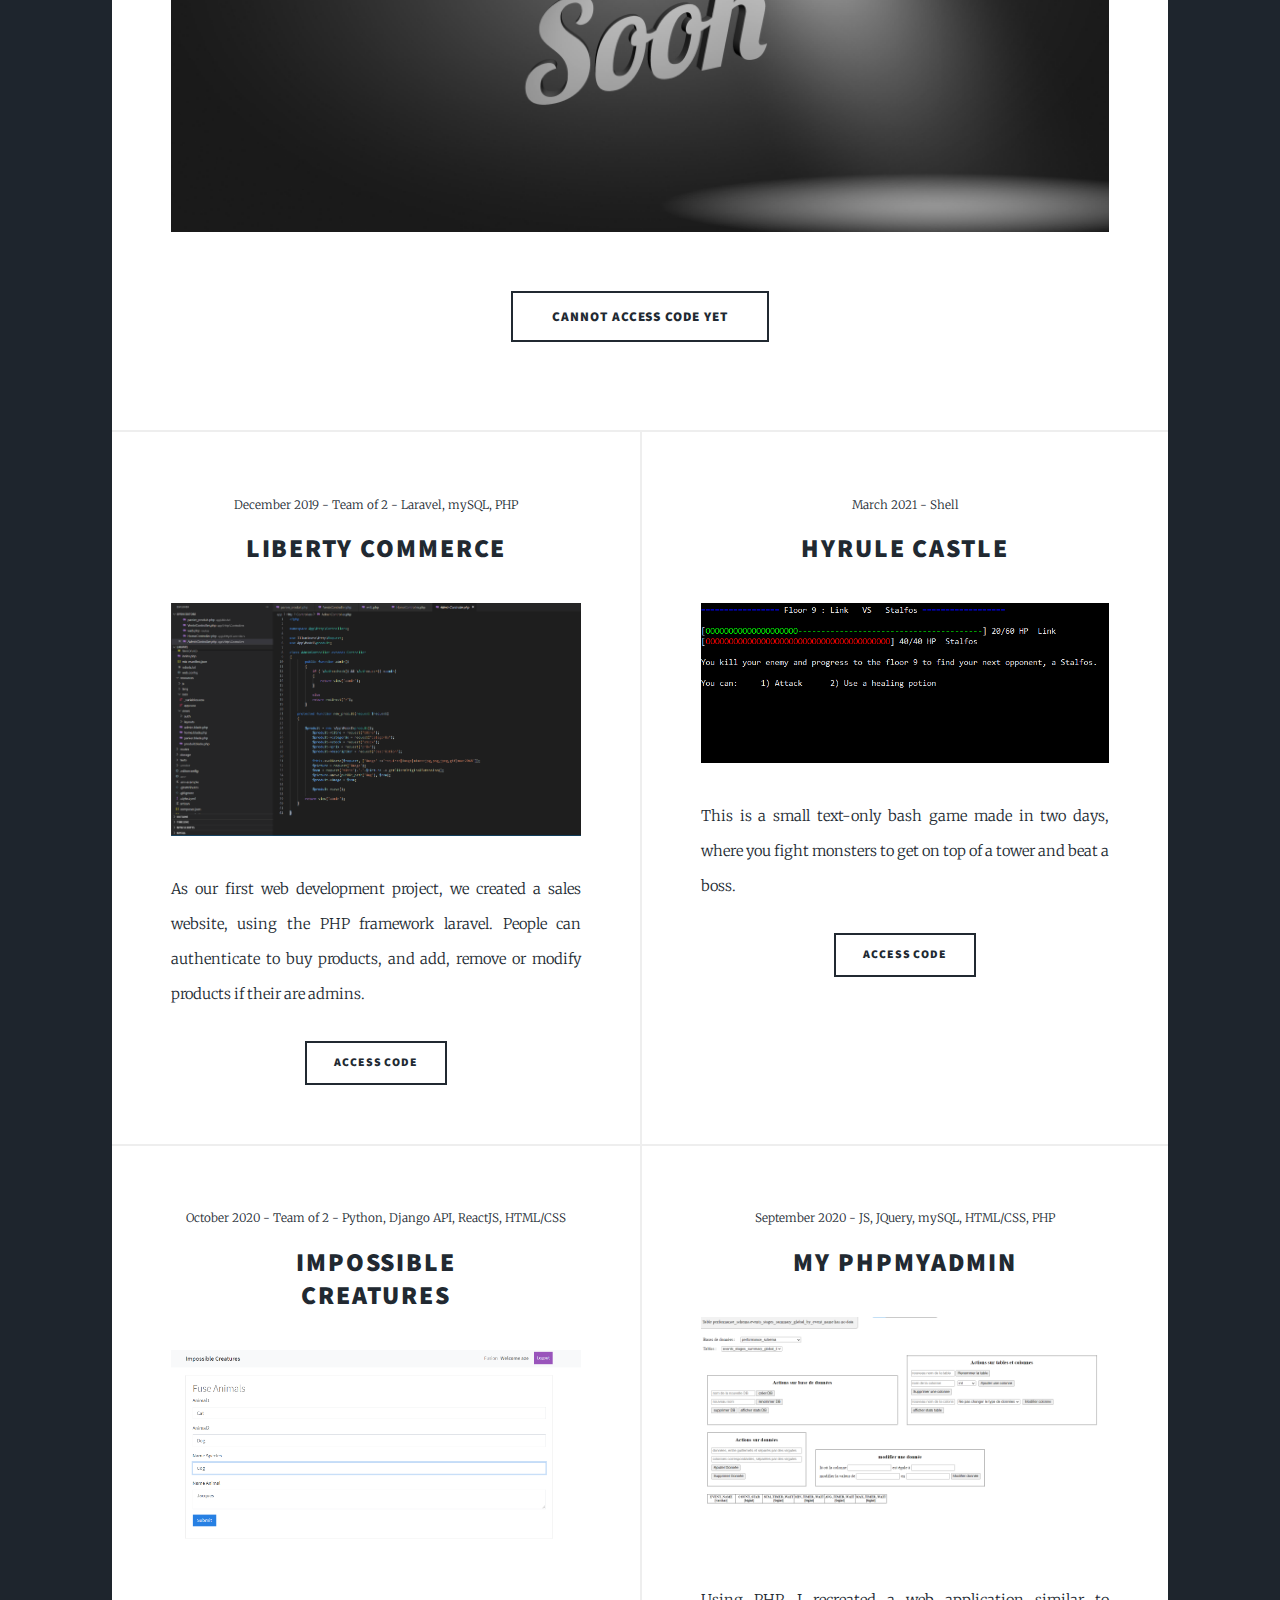
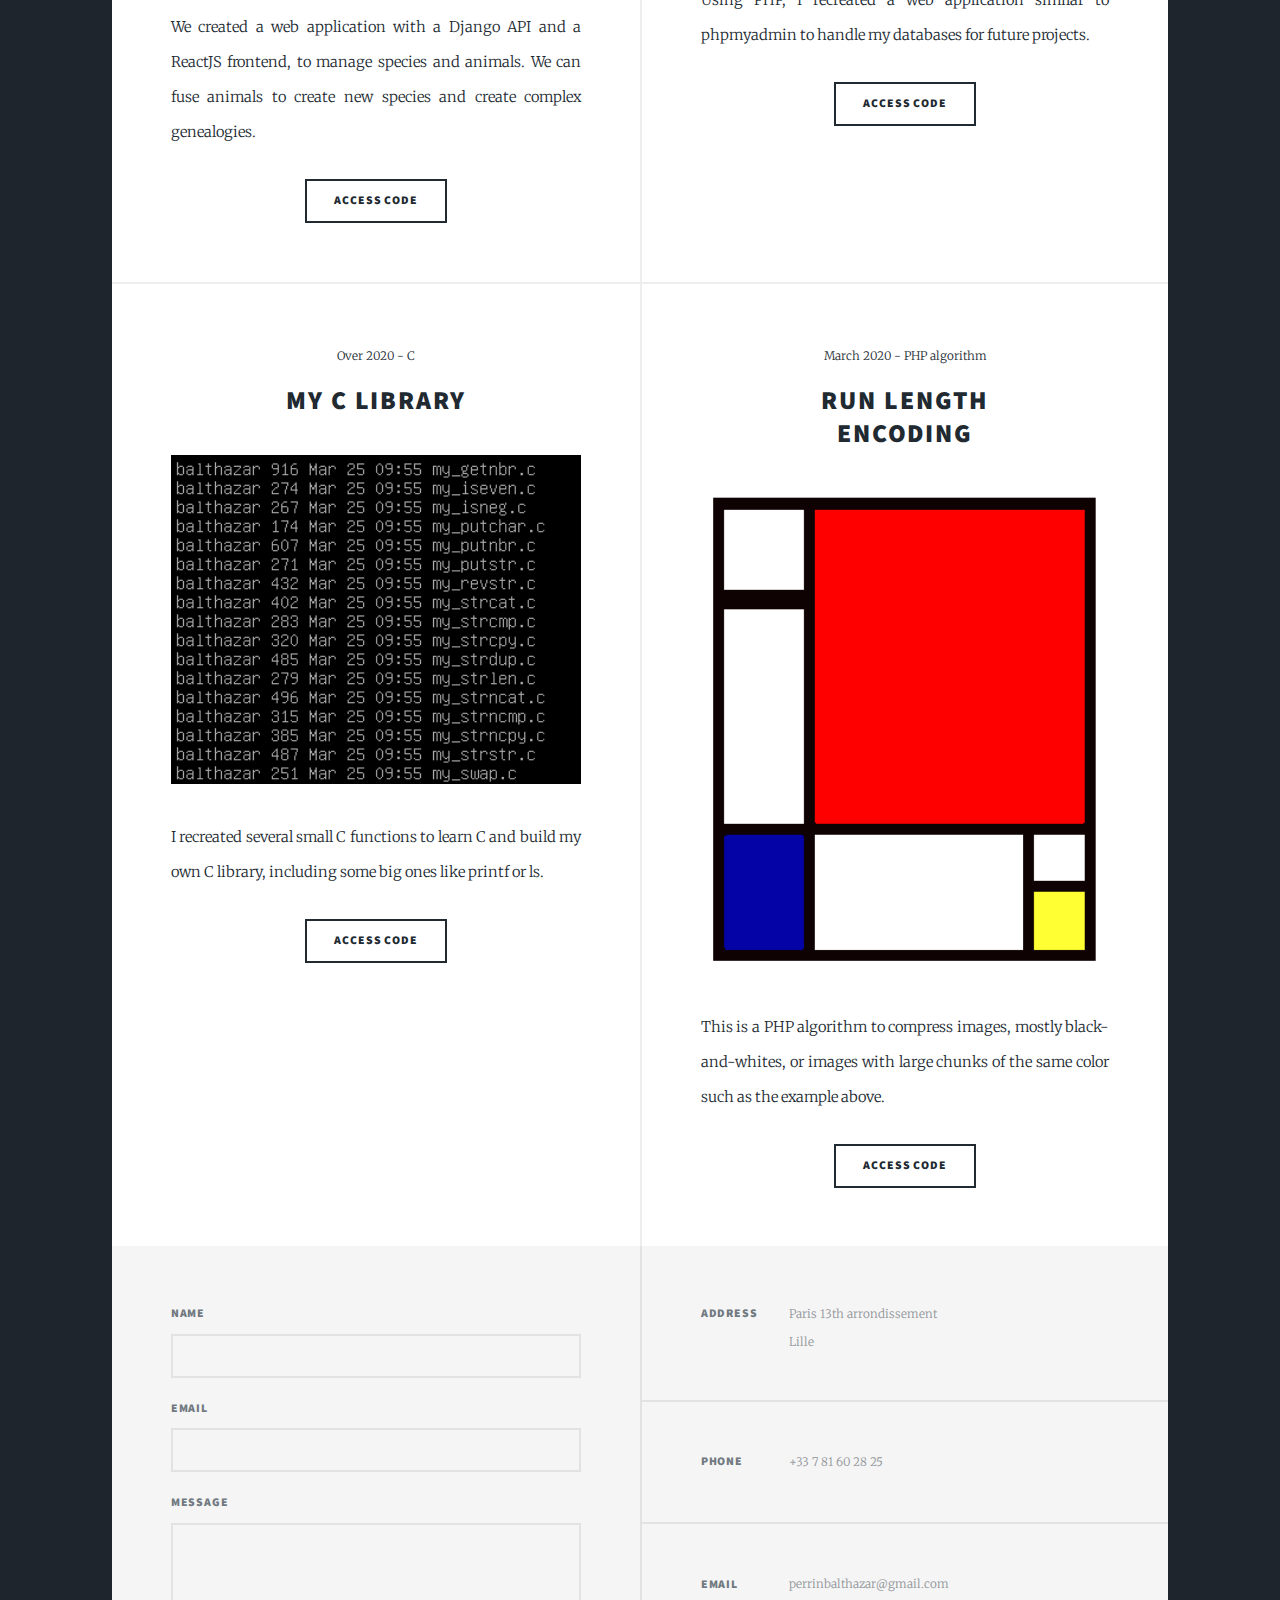
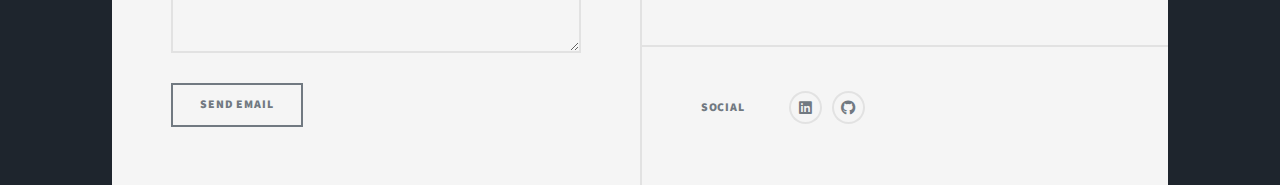
==== commit d4b51faa: "add resume" ====
--- a/index.html
+++ b/index.html
@@ -39,8 +39,9 @@
 				<!-- Nav -->
 					<nav id="nav">
 						<ul class="links">
-							<li class="active"><a target="_blank" href="index.html">My projects</a></li>
+							<li class="active"><a href="index.html">My projects</a></li>
 							<li><a href="aboutme.html">About me</a></li>
+							<li><a target="_blank" href="CV/CV Balthazar Perrin.pdf"><p>My resume</p></a></li>
 							<li><a href="fr/index.html" id="language"><img src="images/france.png" /></a></li>
 						</ul>
 						<ul class="icons">
@@ -198,7 +199,7 @@
 							</section>
 							<section>
 								<h3>Email</h3>
-								<p><a target="_blank" href="aboutme.html">perrinbalthazar@gmail.com</a></p>
+								<p>perrinbalthazar@gmail.com</p>
 							</section>
 							<section>
 								<h3>Social</h3>
--- a/assets/css/main.css
+++ b/assets/css/main.css
@@ -33,7 +33,9 @@
 	line-height: 1;
 }
 
-
+#CVs {
+	margin: 0
+}
 
 ol, ul {
 	list-style: none;
